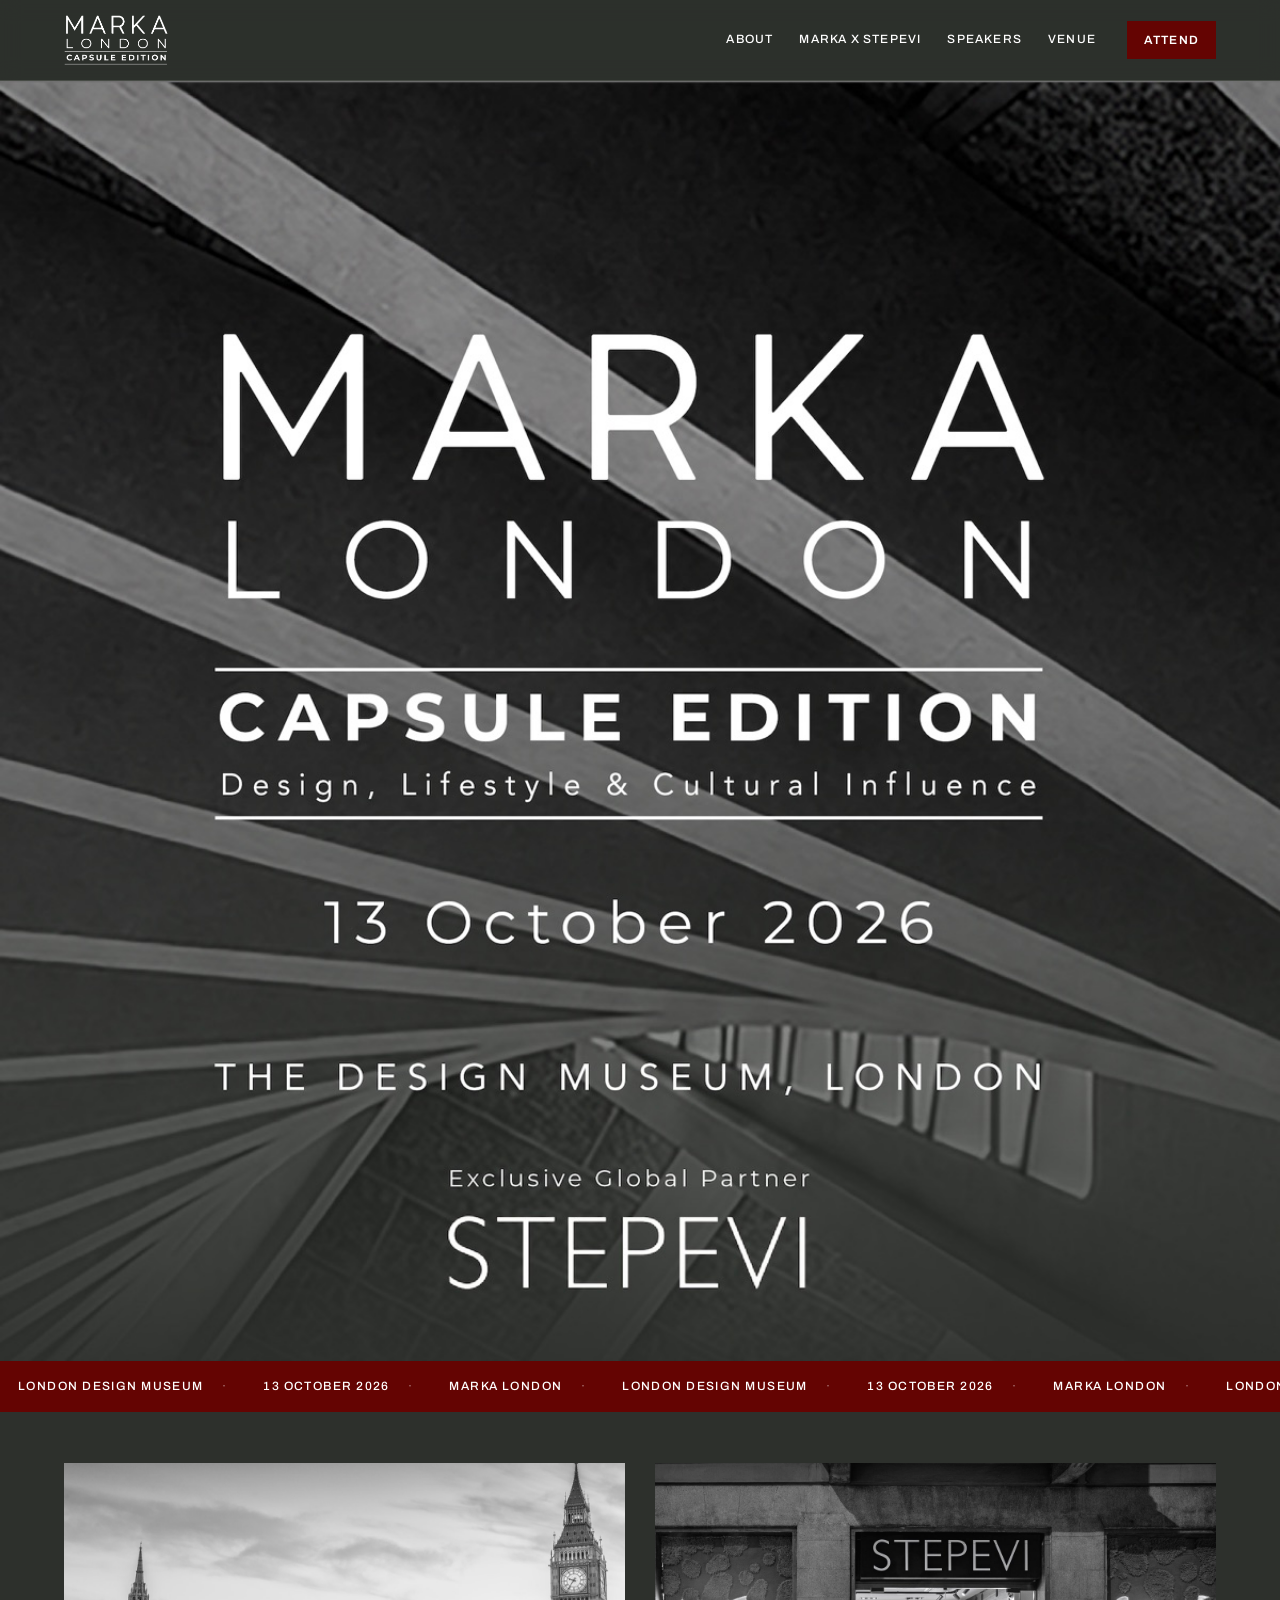
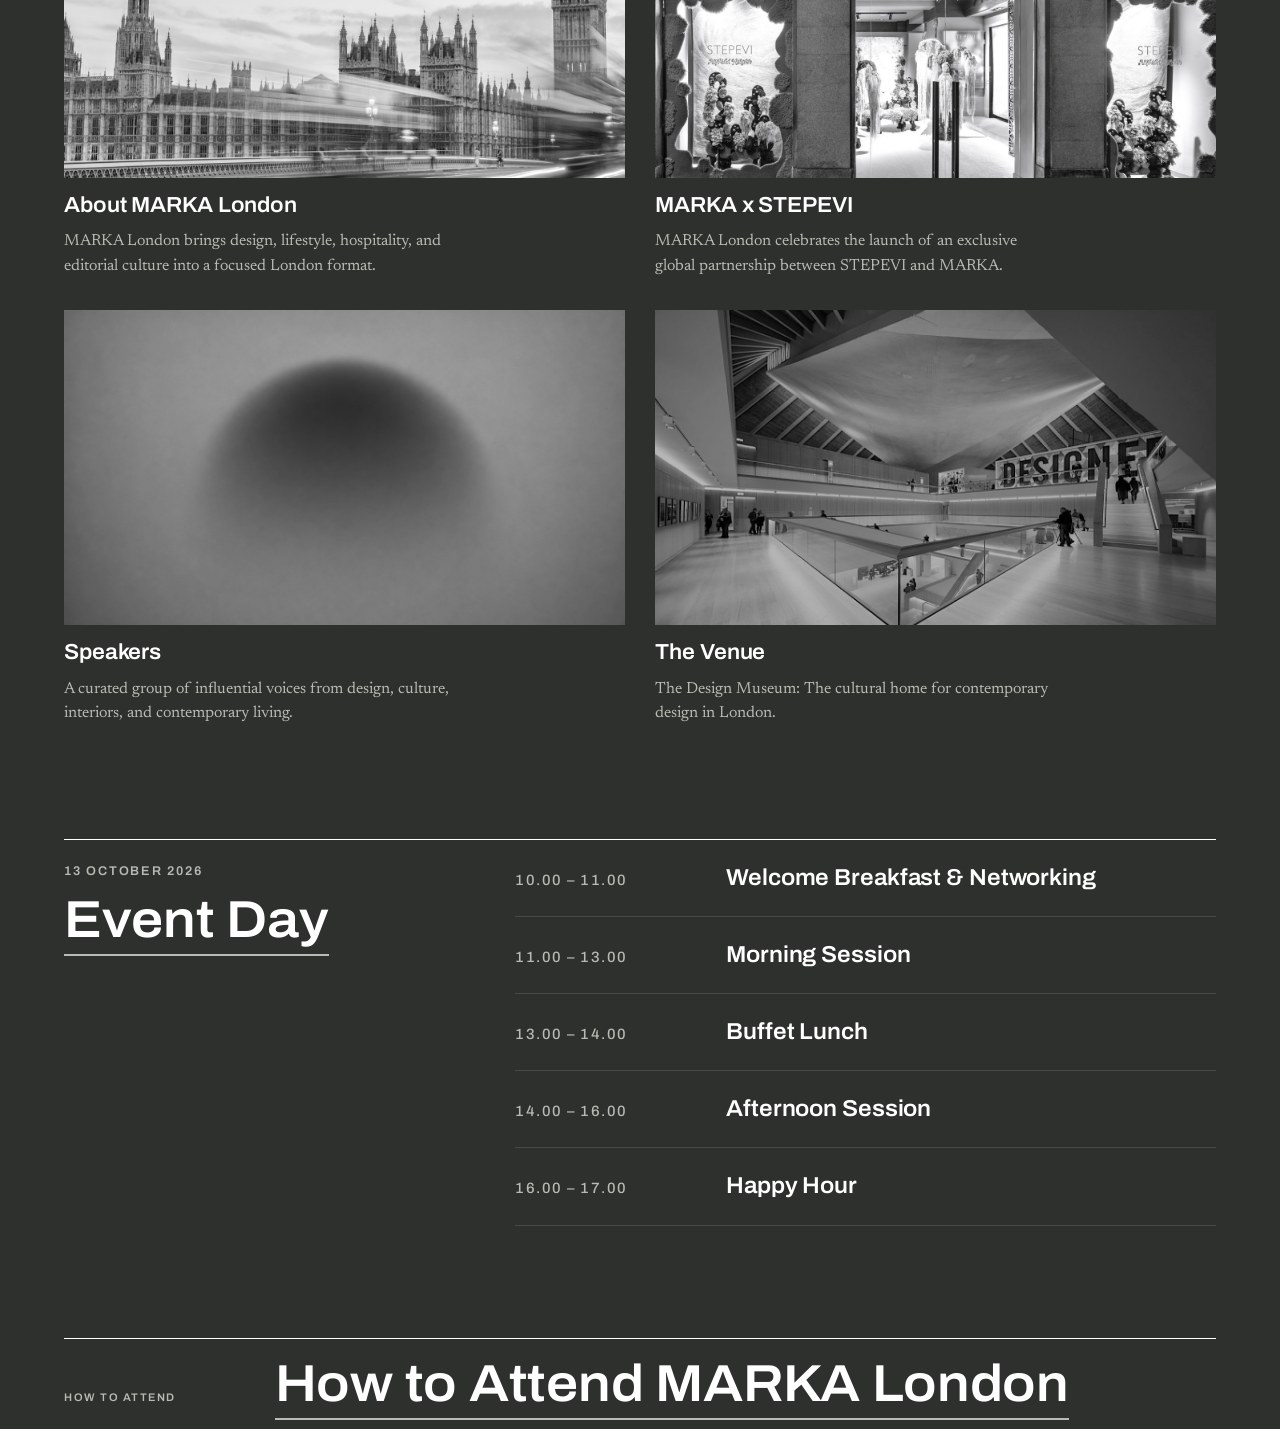
==== index.html @ da4e468e "Remove the speaker-reveal footnote from Event Day The speaker line-up is published, so the note is o" ====
<!doctype html>
<html lang="en">
<head>
<meta charset="utf-8">
<meta name="viewport" content="width=device-width, initial-scale=1">
<meta name="description" content="MARKA London Capsule Edition — design, lifestyle, hospitality, and editorial culture in a focused London format. The Design Museum, 13 October 2026.">
<title>MARKA London — Capsule Edition</title>
<link rel="preconnect" href="https://fonts.googleapis.com">
<link rel="preconnect" href="https://fonts.gstatic.com" crossorigin>
<link rel="stylesheet" href="https://fonts.googleapis.com/css2?family=Archivo:wdth,wght@75..125,400..700&family=Newsreader:opsz,wght@6..72,300..600&display=swap">
<link rel="stylesheet" href="styles.css">
</head>
<body>
<header class="top">
  <div class="wrap top-in">
    <a class="mark-logo" href="#top"><img src="assets/logo.png" alt="MARKA London — Capsule Edition"></a>
    <nav class="nav" aria-label="Primary">
      <a href="about">About</a>
      <a href="stepevi">MARKA x STEPEVI</a>
      <a href="speakers">Speakers</a>
      <a href="venue">Venue</a>
    </nav>
    <div class="top-actions">
      <a class="btn btn-sm" href="#attend">Attend</a>
      <button class="nav-toggle" type="button" aria-expanded="false"
              aria-controls="mobileNav" aria-label="Open menu">
        <span class="bars" aria-hidden="true"></span>
      </button>
    </div>
  </div>
  <nav class="mobile-nav" id="mobileNav" aria-label="Primary, mobile">
    <a href="about">About</a>
    <a href="stepevi">MARKA x STEPEVI</a>
    <a href="speakers">Speakers</a>
    <a href="venue">Venue</a>
  </nav>
</header>

<main id="top">

  <section class="hero">
    <picture>
      <source media="(max-width:760px)" srcset="assets/hero-banner-mobile.jpg" width="1200" height="1200">
      <img class="hero-banner" src="assets/hero-banner.jpg" alt="MARKA London, 13 October 2026. Capsule Edition: design, lifestyle and cultural influence. The Design Museum, London. Exclusive global partner: STEPEVI.">
    </picture>
  </section>

  <div class="ticker ticker-hero" aria-label="Venue and date">
    <div class="ticker-track" id="tickerTrack"></div>
  </div>

  <!-- PROGRAMS -->
  <section class="sect" id="programs">
    <div class="wrap">
      <div class="programs">
        <div class="stack">

        <a class="card" href="about">
          <span class="frame">
            <img src="assets/about-marka-london-bw.jpg" alt="Westminster and Big Ben at dusk, traffic streaking across Westminster Bridge.">
            <img class="frame-hover" src="assets/about-marka-london.jpg" alt="" aria-hidden="true">
          </span>
          <div>
            <h3>About MARKA London</h3>
          </div>
          <p>MARKA London brings design, lifestyle, hospitality, and editorial culture into a focused London format.</p>
        </a>

        <a class="card" href="speakers">
          <span class="frame">
            <img src="assets/speakers-bw.jpg" alt="A soft-focus dome form, lit from above.">
            <img class="frame-hover" src="assets/speakers.jpg" alt="" aria-hidden="true">
          </span>
          <div>
            <h3>Speakers</h3>
          </div>
          <p>A curated group of influential voices from design, culture, interiors, and contemporary living.</p>
        </a>

        </div>

        <div class="stack">

        <a class="card" href="stepevi">
          <span class="frame">
            <img src="assets/marka-stepevi-bw.jpg" alt="The Stepevi storefront at Milan Design Week, its windows filled with tufted textile landscapes.">
            <img class="frame-hover" src="assets/marka-stepevi.jpg" alt="" aria-hidden="true">
          </span>
          <div>
            <h3>MARKA x STEPEVI</h3>
          </div>
          <p>MARKA London celebrates the launch of an exclusive global partnership between STEPEVI and MARKA.</p>
        </a>

        <a class="card" href="venue">
          <span class="frame">
            <img src="assets/venue-design-museum-bw.jpg" alt="The atrium of the Design Museum in London, under its curved timber roof.">
            <img class="frame-hover" src="assets/venue-design-museum.jpg" alt="" aria-hidden="true">
          </span>
          <div>
            <h3>The Venue</h3>
          </div>
          <p>The Design Museum: The cultural home for contemporary design in London.</p>
        </a>

        </div>

      </div>


    </div>
  </section>

  <!-- EVENT DAY -->
  <section class="sect" id="visit">
    <div class="wrap">
      <div class="event-layout">

        <div class="event-intro">
          <p class="label">13 October 2026</p>
          <h2 class="sect-title">Event Day</h2>
        </div>

        <div class="schedule">
          <div class="slot">
            <p class="slot-time">10.00 &ndash; 11.00</p>
            <div>
              <h3>Welcome Breakfast &amp; Networking</h3>
            </div>
          </div>

          <div class="slot">
            <p class="slot-time">11.00 &ndash; 13.00</p>
            <div>
              <h3>Morning Session</h3>
            </div>
          </div>

          <div class="slot">
            <p class="slot-time">13.00 &ndash; 14.00</p>
            <div>
              <h3>Buffet Lunch</h3>
            </div>
          </div>

          <div class="slot">
            <p class="slot-time">14.00 &ndash; 16.00</p>
            <div>
              <h3>Afternoon Session</h3>
            </div>
          </div>

          <div class="slot">
            <p class="slot-time">16.00 &ndash; 17.00</p>
            <div>
              <h3>Happy Hour</h3>
            </div>
          </div>
        </div>

      </div>
    </div>
  </section>

  <!-- HOW TO ATTEND -->
  <section class="sect" id="attend">
    <div class="wrap">
      <div class="sect-head">
        <p class="label">How to Attend</p>
        <h2 class="sect-title">How to Attend MARKA London</h2>
      </div>
      <p class="lede attend-lede">For invitations, attendance requests and collaboration inquiries regarding the MARKA London Event, please contact us by phone or email.</p>
    </div>
    <div class="wrap">
      <div class="attend-grid">

        <div class="attend-panel panel-accent">
          <div class="attend-head">
            <svg viewBox="0 0 44 44" role="img" aria-label="Day access"><rect x="4" y="11" width="36" height="22" rx="2"/><circle cx="22" cy="19" r="4"/><path d="M18 27h8"/></svg>
            <h3>Day Access</h3>
          </div>
          <div class="attend-body">
            <p>Access to MARKA London: &pound;950 (VAT inclusive)</p>
            <p>To purchase Day Access and receive registration details, please contact the email address below.</p>
            <a class="attend-mail" href="mailto:register@markaconference.com">register@markaconference.com</a>
            <a class="attend-btn" href="mailto:register@markaconference.com">Contact
              <svg class="arrow" viewBox="0 0 26 14" aria-hidden="true"><path d="M0 7h23.5M18 1l6 6-6 6"/></svg>
            </a>
          </div>
        </div>

        <div class="attend-panel panel-black">
          <div class="attend-head">
            <svg viewBox="0 0 44 44" role="img" aria-label="Invitation"><rect x="5" y="11" width="34" height="23"/><path d="M5 11l17 13 17-13"/></svg>
            <h3>By Invitation</h3>
          </div>
          <div class="attend-body">
            <p>Available exclusively to guests invited by STEPEVI, MARKA&rsquo;s Exclusive Global Partner.</p>
            <p>Please RSVP via the link provided in your personal invitation.</p>
          </div>
        </div>

      </div>
    </div>
  </section>


</main>

<footer class="foot">
  <div class="wrap">
    <div class="foot-grid">
      <div>
        <a class="mark-logo" href="index.html"><img src="assets/logo.png" alt="MARKA London — Capsule Edition"></a>
      </div>
      <div>
        <ul>
          <li><a href="about">About</a></li>
          <li><a href="#visit">Programme</a></li>
          <li><a href="#attend">How to attend</a></li>
        </ul>
      </div>
      <div>
        <ul>
          <li><a href="venue">Venue</a></li>
          <li><a href="speakers">Speakers</a></li>
          <li><a href="stepevi">MARKA x STEPEVI</a></li>
        </ul>
      </div>
    </div>
  </div>
</footer>

<script>
(function(){
  var strip = ["London Design Museum","13 October 2026","MARKA London"];
  var track = document.getElementById('tickerTrack');
  if (track) {
    var seq = [];
    for (var r = 0; r < 8; r++) { seq = seq.concat(strip); }
    var html = seq.map(function(item){ return '<span>' + item + '</span>'; }).join('');
    track.innerHTML = html + html;
  }
})();
</script>
<script>
(function(){
  var btn = document.querySelector('.nav-toggle');
  var menu = document.getElementById('mobileNav');
  if (!btn || !menu) return;
  btn.addEventListener('click', function(){
    var open = btn.getAttribute('aria-expanded') === 'true';
    btn.setAttribute('aria-expanded', String(!open));
    btn.setAttribute('aria-label', open ? 'Open menu' : 'Close menu');
    menu.classList.toggle('is-open', !open);
  });
})();
</script>
</body>
</html>
---- styles.css ----
:root{
  color-scheme:dark;
  --paper:#2D302C;
  --surface:#363A34;
  --ink:#FFFFFF;
  --ink-2:#B7BBB3;
  --rule:#474B45;
  --rule-strong:#FFFFFF;
  --accent:#640402;
  --accent-ink:#FFFFFF;
  --focus:var(--ink-2);

  --display:"Archivo","Helvetica Neue",Helvetica,Arial,sans-serif;
  --body:"Newsreader",Georgia,"Times New Roman",serif;

  --gap:clamp(20px,2.4vw,34px);
  --pad:clamp(20px,5vw,64px);
  --section:clamp(38px,4.4vw,66px);
  --header:80px;
}
*{box-sizing:border-box;}
body{
  margin:0;
  background:var(--paper);
  color:var(--ink);
  font-family:var(--body);
  font-size:17px;
  line-height:1.55;
  -webkit-font-smoothing:antialiased;
}
a{color:inherit;text-decoration:none;}
img,svg{display:block;max-width:100%;}
:focus-visible{outline:2px solid var(--focus);outline-offset:3px;}

.wrap{max-width:1360px;margin:0 auto;padding-inline:var(--pad);}

/* ---------- shared type ---------- */
.label{
  font-family:var(--display);
  font-variation-settings:"wdth" 100,"wght" 600;
  font-size:11px;
  letter-spacing:.14em;
  text-transform:uppercase;
  color:var(--ink-2);
  font-variant-numeric:tabular-nums;
  margin:0;
}
.sect-title{
  font-family:var(--display);
  font-variation-settings:"wdth" 108,"wght" 600;
  letter-spacing:-.005em;
  font-size:clamp(28px,4.2vw,52px);
  line-height:1.02;
  margin:0;
  text-wrap:balance;
}
.lede{
  font-size:clamp(17px,1.35vw,20px);
  line-height:1.5;
  color:var(--ink-2);
  max-width:52ch;
  margin:0;
}

/* ---------- header ---------- */
.top{
  position:sticky;top:0;z-index:40;
  background:color-mix(in srgb,var(--paper) 88%,transparent);
  backdrop-filter:blur(10px);
  border-bottom:1px solid var(--rule);
}
.top-in{display:flex;align-items:center;gap:var(--gap);height:var(--header);}
.mark{
  font-family:var(--display);
  font-variation-settings:"wdth" 118,"wght" 700;
  text-transform:uppercase;
  letter-spacing:.02em;
  font-size:17px;
  margin-right:auto;
}
.mark-logo{
  display:block;
  height:50px;width:auto;
  margin-right:auto;
}
.mark-logo img{display:block;height:100%;width:auto;filter:invert(1);}
@media (max-width:520px){.mark-logo{height:40px;}}
.nav{display:flex;gap:26px;align-items:center;}
.nav a{
  font-family:var(--display);
  font-variation-settings:"wdth" 100,"wght" 500;
  font-size:12px;letter-spacing:.1em;text-transform:uppercase;
  padding-block:4px;
  border-bottom:1px solid transparent;
}
.nav a:hover{border-bottom-color:var(--rule-strong);}
@media (max-width:860px){.nav{display:none;}}

.btn{
  display:inline-flex;align-items:center;justify-content:center;
  font-family:var(--display);
  font-variation-settings:"wdth" 100,"wght" 600;
  font-size:12px;letter-spacing:.1em;text-transform:uppercase;
  padding:11px 20px;
  background:var(--accent);color:var(--accent-ink);
  border:1px solid var(--accent);
  transition:opacity .18s ease;
}
.btn:hover{opacity:.84;}
.btn-ghost{background:transparent;color:var(--ink);border-color:var(--rule-strong);}
.btn-ghost:hover{background:var(--ink);color:var(--paper);opacity:1;}
.btn-sm{padding:9px 16px;}

/* ---------- hero ---------- */
.hero{position:relative;}
.hero-banner{width:100%;height:auto;}

/* ---------- ticker ---------- */
.ticker{
  border-bottom:1px solid var(--rule);
  overflow:hidden;
  padding-block:14px;
}
.ticker-track{
  display:flex;width:max-content;
  animation:slide 46s linear infinite;
}
.ticker:hover .ticker-track{animation-play-state:paused;}
.ticker-track span{
  font-family:var(--display);
  font-variation-settings:"wdth" 100,"wght" 500;
  font-size:12px;letter-spacing:.12em;text-transform:uppercase;
  color:var(--ink-2);
  padding-inline:18px;
  white-space:nowrap;
}
.ticker-track span::after{content:"·";margin-left:18px;color:var(--rule);}
.ticker-hero{
  position:sticky;top:calc(var(--header) + 1px);z-index:30;
  background:var(--accent);
  border-top:2px solid var(--accent);
  border-bottom:2px solid var(--accent);
}
.ticker-hero .ticker-track span{color:#FFFFFF;}
.ticker-hero .ticker-track span::after{color:rgba(255,255,255,.45);}
@keyframes slide{from{transform:translateX(0);}to{transform:translateX(-50%);}}
@media (prefers-reduced-motion:reduce){
  .ticker-track{animation:none;}
  .ticker{overflow-x:auto;}
}

/* ---------- section scaffold ---------- */
.sect{padding-block:var(--section);}
.sect-head{
  display:grid;grid-template-columns:180px 1fr auto;
  gap:var(--gap);align-items:baseline;
  padding-top:18px;border-top:1px solid var(--rule-strong);
  margin-bottom:clamp(24px,2.8vw,38px);
}
.sect-head .more{
  font-family:var(--display);
  font-variation-settings:"wdth" 100,"wght" 600;
  font-size:12px;letter-spacing:.1em;text-transform:uppercase;
  border-bottom:1px solid var(--rule-strong);padding-bottom:2px;
  white-space:nowrap;
}
.sect-head .more:hover{color:var(--ink-2);border-bottom-color:var(--ink-2);}
@media (max-width:760px){
  .sect-head{grid-template-columns:1fr;gap:14px;}
  .sect-head .more{justify-self:start;}
}
/* Section heads: accent-coloured eyebrow, title underscored in the same red.
   justify-self shrinks the title to its text, so the rule ends with the words. */
.sect-head .label{color:var(--ink-2);}
.sect-head .sect-title{
  justify-self:start;
  padding-bottom:.14em;
  border-bottom:2px solid var(--ink-2);
}

#programs{padding-top:clamp(34px,4vw,58px);}

/* ---------- how to attend ---------- */
#attend .sect-head{margin-bottom:clamp(18px,2vw,26px);}
.attend-lede{margin:0 0 clamp(30px,4vw,52px);}
.attend-grid{display:grid;grid-template-columns:repeat(2,1fr);gap:var(--gap);}
.attend-panel{
  display:flex;flex-direction:column;gap:clamp(34px,4.2vw,58px);
  padding:clamp(30px,3.2vw,54px);
  min-height:clamp(330px,30vw,430px);
  background:var(--bg);color:var(--fg);
}
.panel-accent{--bg:#4B0302;--fg:#F5F4F1;--line:rgba(245,244,241,.4);--muted:rgba(245,244,241,.78);}
.panel-black{--bg:#000000;--fg:#F5F4F1;--line:rgba(245,244,241,.34);--muted:rgba(245,244,241,.72);}
.attend-panel svg{width:44px;height:44px;stroke:currentColor;fill:none;stroke-width:1.25;}
.attend-body{display:flex;flex-direction:column;align-items:flex-start;}
.attend-head{display:flex;align-items:center;gap:18px;}
.attend-head h3{
  font-family:var(--display);
  font-variation-settings:"wdth" 104,"wght" 600;letter-spacing:-.005em;
  font-size:clamp(19px,1.5vw,24px);line-height:1.08;
  margin:0;
}
.attend-body p{margin:0 0 1.05em;color:var(--muted);font-size:18px;line-height:1.5;max-width:46ch;}
.attend-mail{
  display:block;width:100%;
  margin-top:8px;
  border-top:1px solid var(--line);
  padding-top:18px;
  font-size:15px;color:var(--muted);
  word-break:break-word;
}
.attend-mail:hover{color:var(--fg);}
.attend-btn{
  display:inline-flex;align-items:center;gap:16px;
  margin-top:26px;padding-bottom:2px;
  background-image:linear-gradient(currentColor,currentColor);
  background-size:100% 1px;background-repeat:no-repeat;background-position:0 100%;
  font-family:var(--display);
  font-variation-settings:"wdth" 100,"wght" 600;
  font-size:12px;letter-spacing:.1em;text-transform:uppercase;
  transition:opacity .2s ease;
}
.attend-btn .arrow{width:17px;height:9px;stroke-width:1.6;}
.attend-btn:hover{opacity:.6;}
@media (max-width:760px){.attend-grid{grid-template-columns:1fr;}}
@media (prefers-reduced-motion:reduce){.attend-btn{transition:none;}}

/* ---------- card rows ---------- */
.row-3{display:grid;grid-template-columns:repeat(3,1fr);gap:var(--gap);}
.row-2{display:grid;grid-template-columns:repeat(2,1fr);gap:var(--gap);}
@media (max-width:900px){.row-3{grid-template-columns:1fr 1fr;}}
@media (max-width:620px){.row-3,.row-2{grid-template-columns:1fr;}}

/* programs: two stacked boxes per column */
.programs{display:grid;grid-template-columns:1fr 1fr;gap:var(--gap);align-items:stretch;}
.programs .stack{display:flex;flex-direction:column;gap:var(--gap);}
.programs .card{gap:0;}
.programs .card .frame{margin-bottom:16px;}
.programs .card p{margin-top:7px;}
.programs .frame{aspect-ratio:16/9;position:relative;}
/* Programme tiles sit mono at rest and cross-fade to the red-accented shot on hover. */
.programs .frame .frame-hover{
  position:absolute;inset:0;
  opacity:0;
  transition:opacity .45s ease,transform .5s cubic-bezier(.2,.6,.2,1);
}
.programs .card:hover .frame-hover{opacity:1;}
.programs .frame svg,
.programs .frame img{width:100%;height:100%;object-fit:cover;}
@media (max-width:760px){
  .programs{grid-template-columns:1fr;}
}

.card{display:flex;flex-direction:column;gap:16px;}
.card .frame{overflow:hidden;}
.card .frame svg,
.card .frame img{transition:transform .5s cubic-bezier(.2,.6,.2,1);}
.card:hover .frame svg,
.card:hover .frame img{transform:scale(1.03);}
.card h3{
  font-family:var(--display);
  font-variation-settings:"wdth" 104,"wght" 600;
  font-size:clamp(19px,1.7vw,24px);
  line-height:1.1;letter-spacing:-.005em;
  margin:0;
  display:inline;
  background-image:linear-gradient(var(--ink),var(--ink));
  background-size:0 1px;background-repeat:no-repeat;background-position:0 100%;
  transition:background-size .35s ease;
}
.card:hover h3{background-size:100% 1px;}
.card p{margin:0;color:var(--ink-2);font-size:16px;max-width:44ch;}
.card .meta{display:flex;gap:14px;align-items:baseline;}
.card .meta .dot{color:var(--ink-2);}
@media (prefers-reduced-motion:reduce){
  .card .frame svg,.card .frame img,.card h3{transition:none;}
  .programs .frame .frame-hover{transition:none;}
}

/* ---------- event day schedule ---------- */
/* Event Day: intro column beside the schedule. */
.event-layout{
  display:grid;grid-template-columns:1fr 1.75fr;gap:clamp(28px,4vw,72px);align-items:start;
  border-top:1px solid var(--rule-strong);padding-top:22px;
}
.event-intro .label{font-size:12.65px;margin-bottom:12px;color:var(--ink-2);}
.event-intro .sect-title{
  display:inline-block;
  padding-bottom:.14em;
  border-bottom:2px solid var(--ink-2);
}
@media (max-width:860px){.event-layout{grid-template-columns:1fr;}}

.schedule{border-top:0;}
.slot{
  display:grid;grid-template-columns:180px 1fr;gap:var(--gap);align-items:baseline;
  padding:22px 0 24px;
  border-bottom:1px solid var(--rule);
}
.slot:first-child{padding-top:0;}
.slot .slot-time{
  font-family:var(--display);
  font-variation-settings:"wdth" 100,"wght" 500;
  font-size:14.95px;letter-spacing:.1em;
  font-variant-numeric:tabular-nums;
  color:var(--ink-2);
  white-space:nowrap;
}
.slot h3{
  font-family:var(--display);
  font-variation-settings:"wdth" 104,"wght" 600;letter-spacing:-.005em;
  font-size:clamp(19px,1.8vw,25px);line-height:1.08;
  margin:0;
  text-wrap:balance;
}
.slot p{margin:7px 0 0;color:var(--ink-2);max-width:58ch;}
@media (max-width:760px){
  .slot{grid-template-columns:1fr;gap:8px;}
}



.note{font-size:13px;color:var(--ink-2);margin:14px 0 0;}

/* ---------- footer ---------- */
.foot{padding-block:clamp(44px,6vw,72px) 40px;}
/* Same wordmark as the header, a little smaller. */
.foot .mark-logo{height:44px;margin-bottom:16px;}
.foot-grid{display:grid;grid-template-columns:1.4fr 1fr 1fr;gap:var(--gap);}
@media (max-width:820px){.foot-grid{grid-template-columns:1fr 1fr;}}
.foot ul{list-style:none;margin:0;padding:0;display:flex;flex-direction:column;gap:9px;}
.foot ul a{font-size:15px;color:var(--ink-2);}
.foot ul a:hover{color:var(--ink);}

/* ---------- mobile navigation ---------- */
/* .nav is hidden below 860px; this hamburger carries the links instead. */
.top-actions{display:flex;align-items:center;gap:14px;}
.nav-toggle{display:none;}
.mobile-nav{display:none;}

@media (max-width:860px){
  .nav-toggle{
    display:inline-flex;align-items:center;justify-content:center;
    width:42px;height:42px;flex:none;padding:0;
    background:none;border:1px solid var(--rule);
    color:var(--ink);cursor:pointer;
  }
  /* Three bars from one element: the middle is the span, the outer two
     are its pseudo-elements, which rotate into an X when open. */
  .nav-toggle .bars,
  .nav-toggle .bars::before,
  .nav-toggle .bars::after{
    display:block;width:18px;height:1.5px;background:currentColor;
  }
  .nav-toggle .bars{position:relative;}
  .nav-toggle .bars::before,
  .nav-toggle .bars::after{content:"";position:absolute;left:0;}
  .nav-toggle .bars::before{top:-6px;}
  .nav-toggle .bars::after{top:6px;}
  .nav-toggle[aria-expanded="true"] .bars{background:transparent;}
  .nav-toggle[aria-expanded="true"] .bars::before{top:0;transform:rotate(45deg);}
  .nav-toggle[aria-expanded="true"] .bars::after{top:0;transform:rotate(-45deg);}

  .mobile-nav{
    flex-direction:column;
    padding-inline:var(--pad);
    border-top:1px solid var(--rule);
    background:var(--paper);
  }
  .mobile-nav.is-open{display:flex;}
  .mobile-nav a{
    font-family:var(--display);
    font-variation-settings:"wdth" 100,"wght" 500;
    font-size:13px;letter-spacing:.1em;text-transform:uppercase;
    padding-block:16px;
    border-bottom:1px solid var(--rule);
  }
  .mobile-nav a:last-child{border-bottom:0;}
}

/* Footer links stack into one column on phones, so Venue / Speakers /
   MARKA x STEPEVI sit below About / Programme / How to attend. */
@media (max-width:760px){
  .foot-grid{grid-template-columns:1fr;}
}

/* The hero ticker sits at roughly half its desktop height on phones:
   ~48px tall becomes ~24px, with type and spacing scaled to match. */
@media (max-width:760px){
  .ticker{padding-block:5px;}
  .ticker-track span{font-size:9px;letter-spacing:.1em;padding-inline:9px;}
  .ticker-track span::after{margin-left:9px;}
}

/* The header (80px) and the hero ticker are both sticky, so they cover the
   top ~132px of the viewport -- desktop ~132px, mobile ~109px. Without this,
   an anchor jump to #visit or #attend parks the section title underneath
   them. scroll-margin-top moves the landing point clear, leaving the
   section's own padding as breathing room above the title. */
.sect{scroll-margin-top:110px;}
@media (max-width:760px){
  .sect{scroll-margin-top:90px;}
}
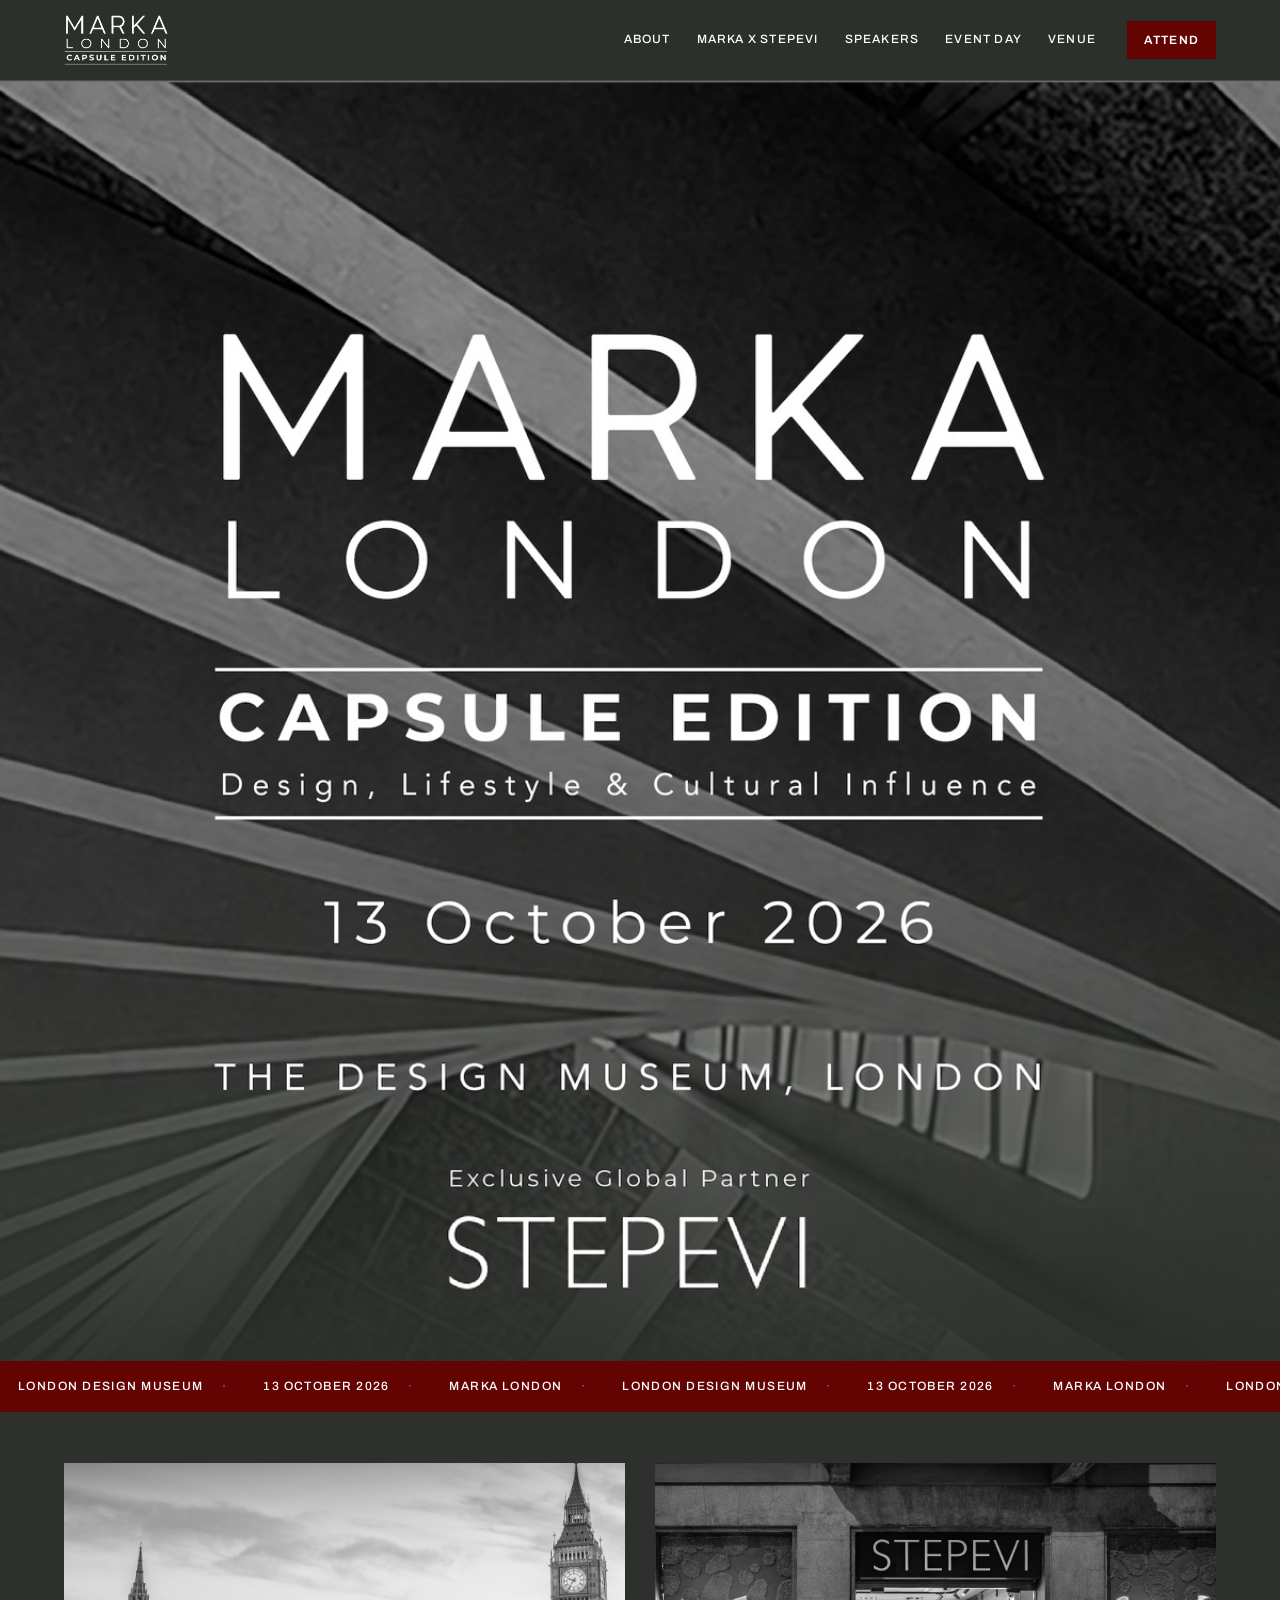
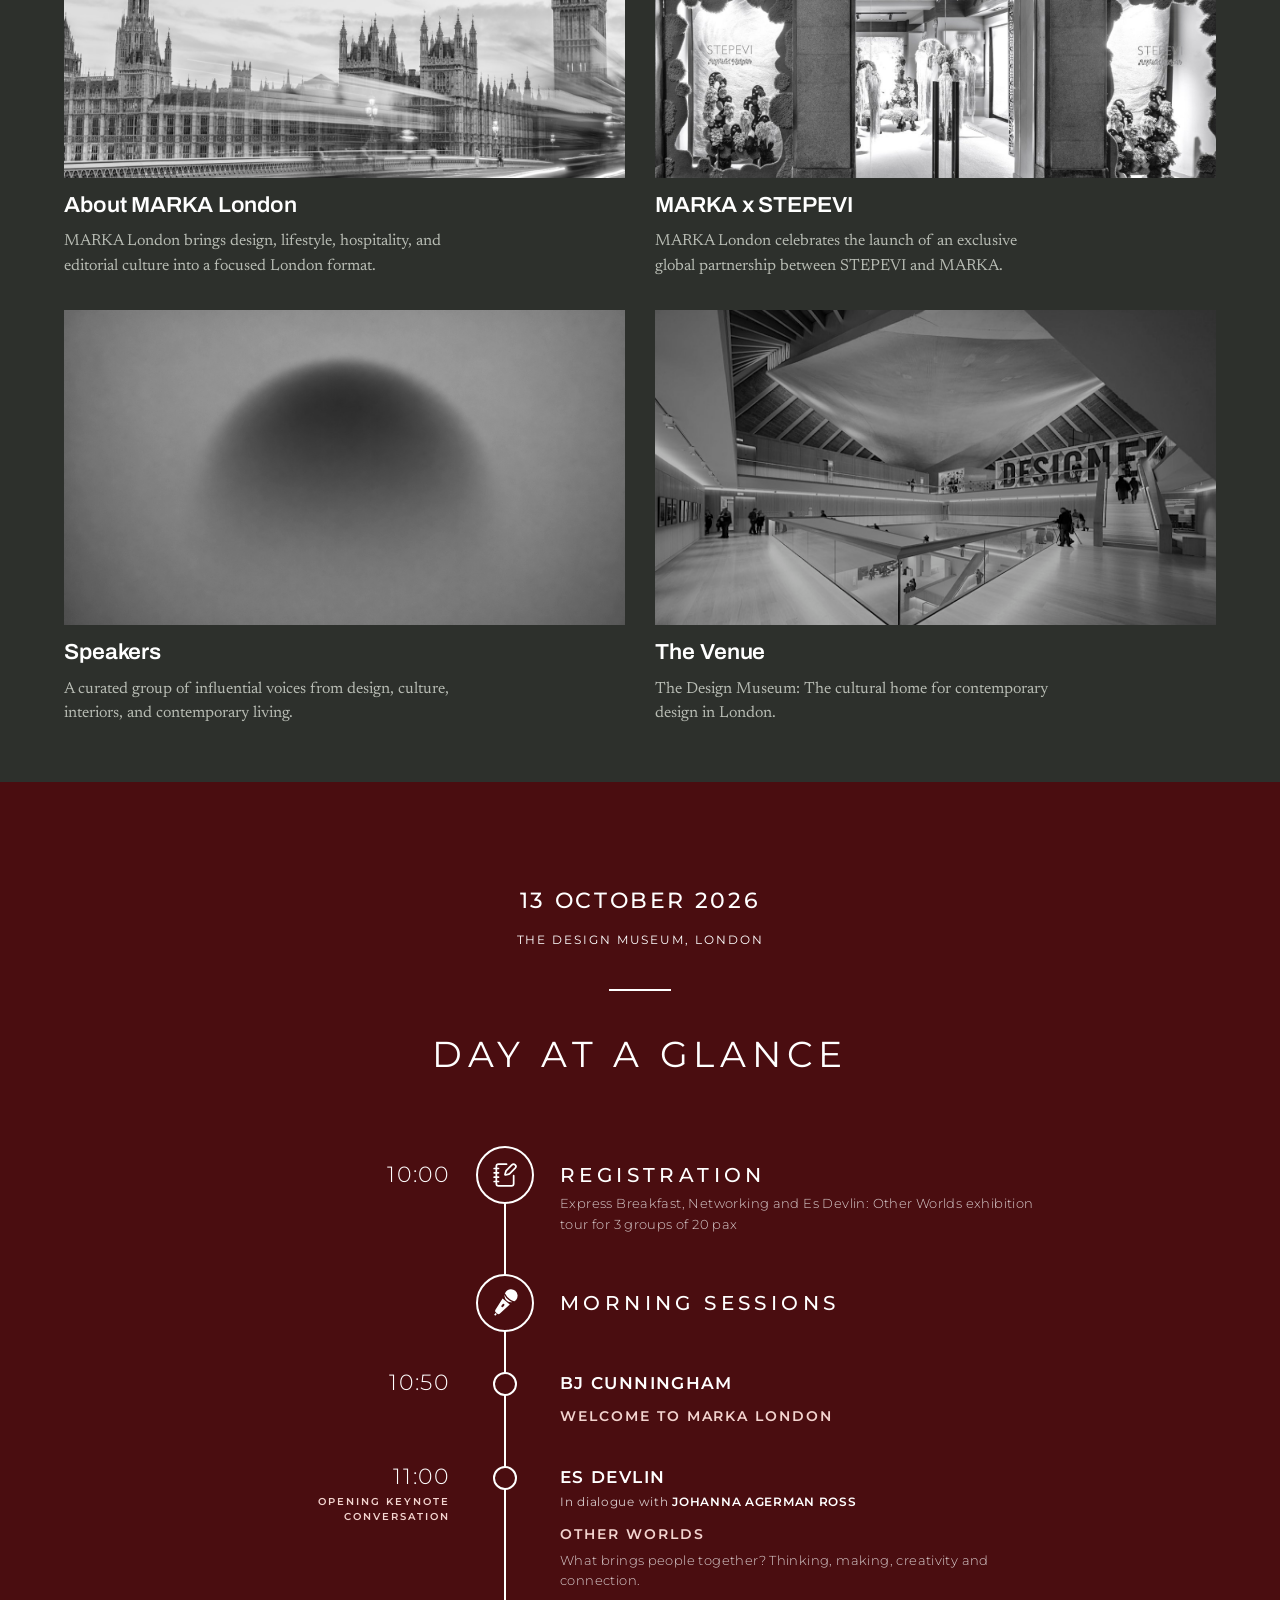
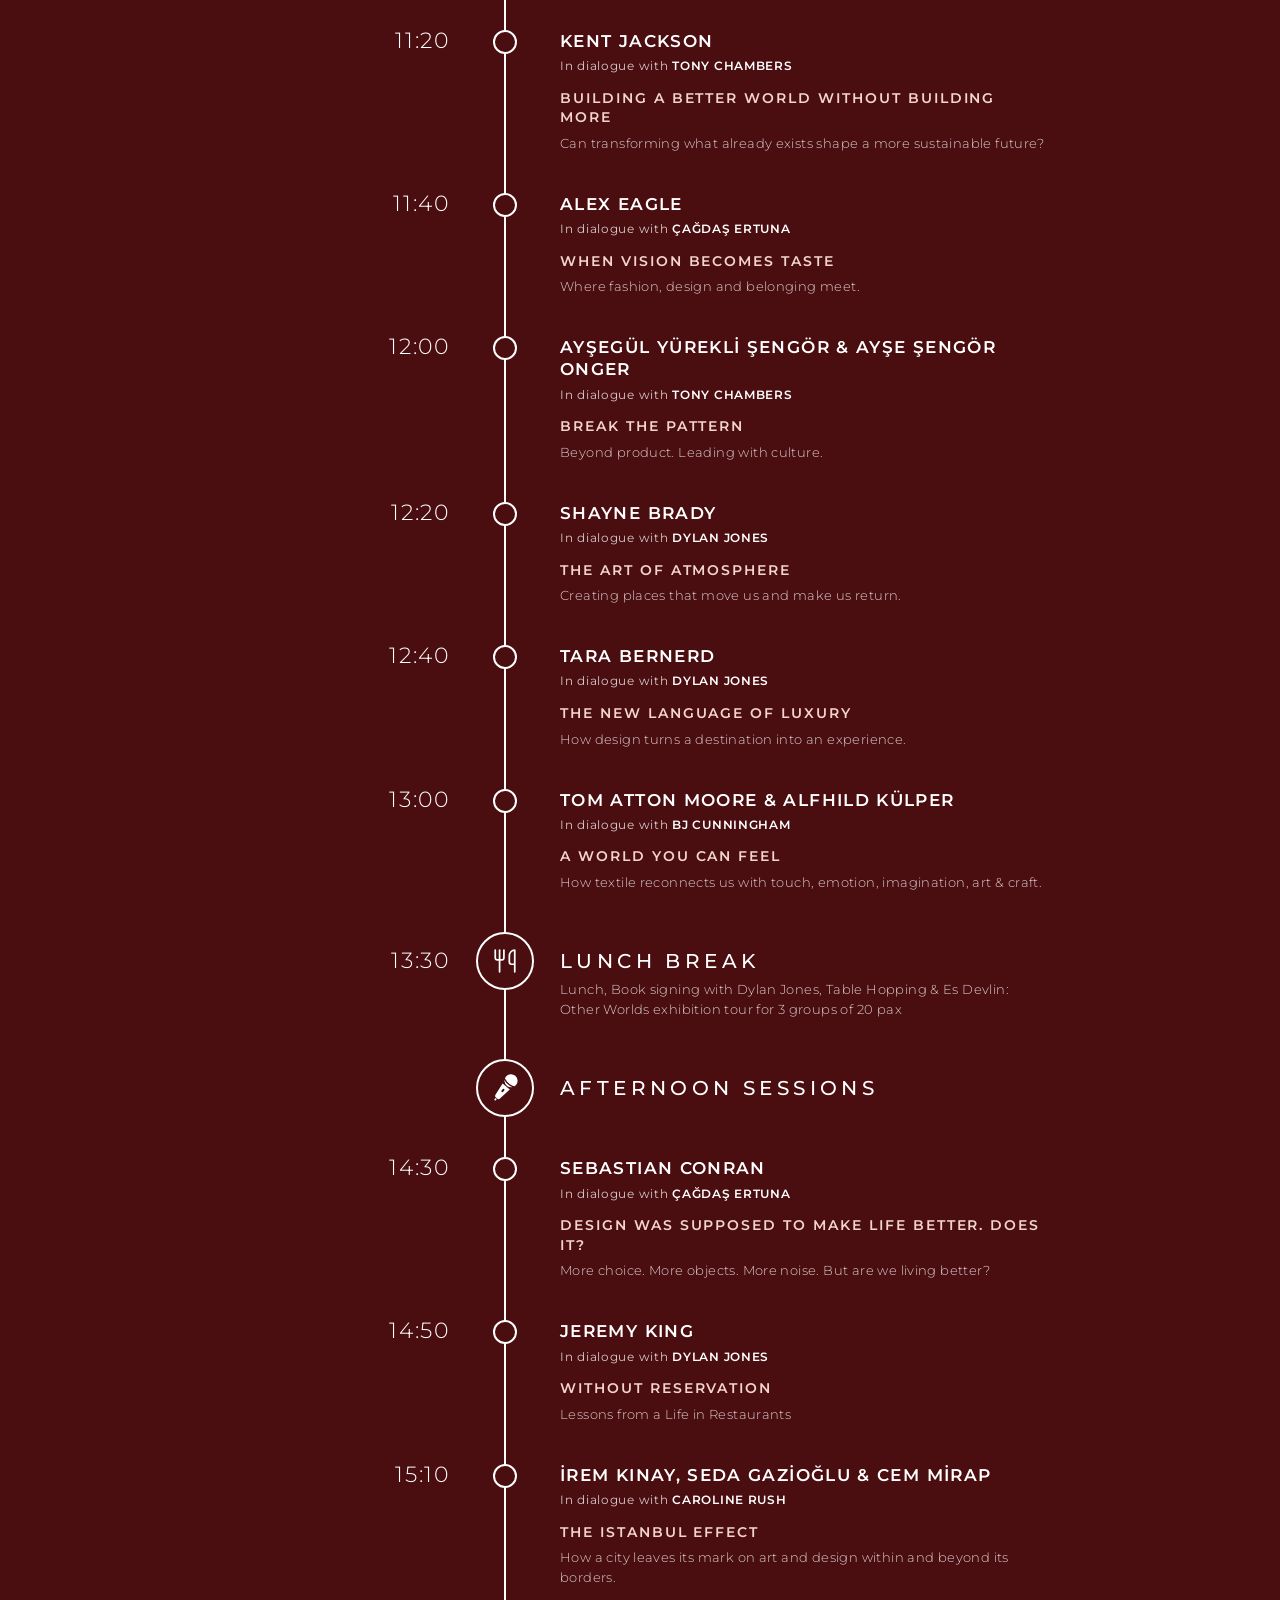
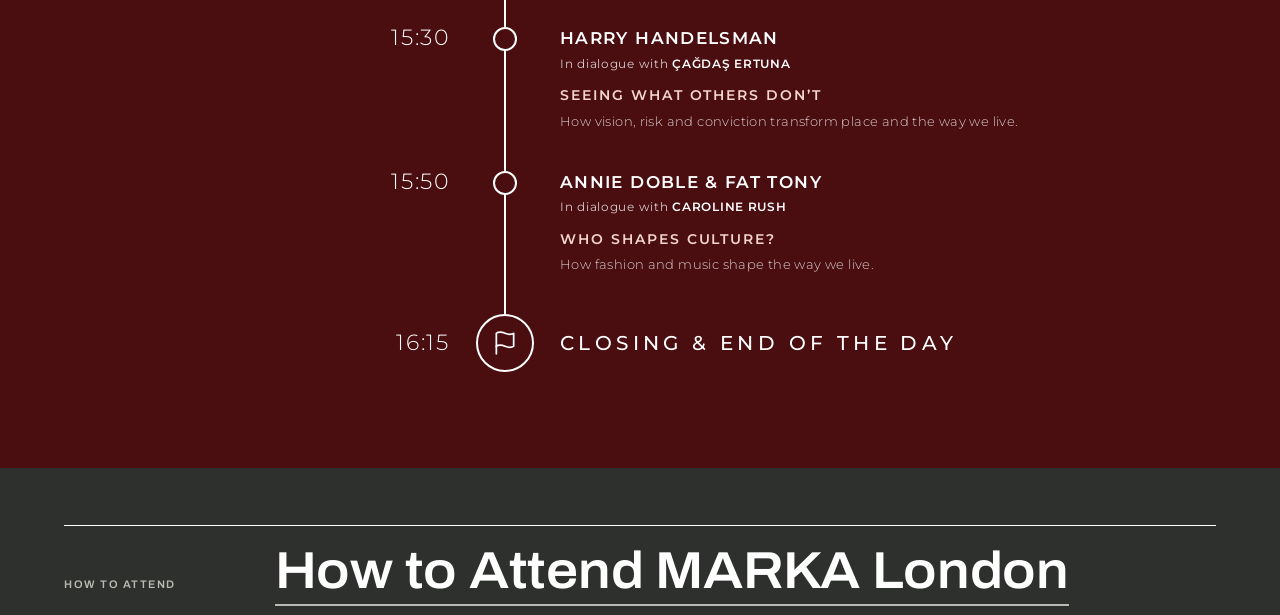
==== commit deb4555d: "Replace Event Day schedule with Day at a Glance timeline and add Event Day page The home page now ca" ====
--- a/index.html
+++ b/index.html
@@ -8,6 +8,7 @@
 <link rel="preconnect" href="https://fonts.googleapis.com">
 <link rel="preconnect" href="https://fonts.gstatic.com" crossorigin>
 <link rel="stylesheet" href="https://fonts.googleapis.com/css2?family=Archivo:wdth,wght@75..125,400..700&family=Newsreader:opsz,wght@6..72,300..600&display=swap">
+<link rel="stylesheet" href="https://fonts.googleapis.com/css2?family=Montserrat:wght@300;400;500;600;700&display=swap">
 <link rel="stylesheet" href="styles.css">
 </head>
 <body>
@@ -18,6 +19,7 @@
       <a href="about">About</a>
       <a href="stepevi">MARKA x STEPEVI</a>
       <a href="speakers">Speakers</a>
+      <a href="event-day">Event Day</a>
       <a href="venue">Venue</a>
     </nav>
     <div class="top-actions">
@@ -32,6 +34,7 @@
     <a href="about">About</a>
     <a href="stepevi">MARKA x STEPEVI</a>
     <a href="speakers">Speakers</a>
+    <a href="event-day">Event Day</a>
     <a href="venue">Venue</a>
   </nav>
 </header>
@@ -111,55 +114,126 @@
     </div>
   </section>
 
-  <!-- EVENT DAY -->
-  <section class="sect" id="visit">
-    <div class="wrap">
-      <div class="event-layout">
-
-        <div class="event-intro">
-          <p class="label">13 October 2026</p>
-          <h2 class="sect-title">Event Day</h2>
-        </div>
-
-        <div class="schedule">
-          <div class="slot">
-            <p class="slot-time">10.00 &ndash; 11.00</p>
-            <div>
-              <h3>Welcome Breakfast &amp; Networking</h3>
-            </div>
-          </div>
-
-          <div class="slot">
-            <p class="slot-time">11.00 &ndash; 13.00</p>
-            <div>
-              <h3>Morning Session</h3>
-            </div>
-          </div>
-
-          <div class="slot">
-            <p class="slot-time">13.00 &ndash; 14.00</p>
-            <div>
-              <h3>Buffet Lunch</h3>
-            </div>
-          </div>
-
-          <div class="slot">
-            <p class="slot-time">14.00 &ndash; 16.00</p>
-            <div>
-              <h3>Afternoon Session</h3>
-            </div>
-          </div>
-
-          <div class="slot">
-            <p class="slot-time">16.00 &ndash; 17.00</p>
-            <div>
-              <h3>Happy Hour</h3>
-            </div>
-          </div>
-        </div>
-
-      </div>
-    </div>
+  <!-- DAY AT A GLANCE -->
+  <section class="mk-prog" id="visit" aria-labelledby="mk-prog-heading">
+    <div class="mk-prog__head">
+      <div class="mk-prog__date">13 OCTOBER 2026</div>
+      <div class="mk-prog__venue">THE DESIGN MUSEUM, LONDON</div>
+      <div class="mk-prog__rule" aria-hidden="true"></div>
+      <h2 class="mk-prog__h" id="mk-prog-heading">DAY AT A GLANCE</h2>
+    </div>
+
+    <ol class="mk-prog__list">
+
+      <li class="mk-row mk-sec">
+        <div class="mk-l"><span class="mk-time">10:00</span></div>
+        <div class="mk-m"><span class="mk-ic" aria-hidden="true"><svg viewBox="0 0 24 24" fill="none" stroke="#ffffff" stroke-width="1.6" stroke-linecap="round" stroke-linejoin="round"><path d="M13.4 2H6a2 2 0 0 0-2 2v16a2 2 0 0 0 2 2h12a2 2 0 0 0 2-2v-7.4"/><path d="M2 6h4"/><path d="M2 10h4"/><path d="M2 14h4"/><path d="M2 18h4"/><path d="M21.378 5.626a1 1 0 1 0-3.004-3.004l-5.01 5.012a2 2 0 0 0-.506.854l-.837 2.87a.5.5 0 0 0 .62.62l2.87-.837a2 2 0 0 0 .854-.506z"/></svg></span></div>
+        <div class="mk-r"><h3 class="mk-sech">REGISTRATION</h3><p class="mk-desc">Express Breakfast, Networking and Es Devlin: Other Worlds exhibition tour for 3 groups of 20 pax</p></div>
+      </li>
+
+      <li class="mk-row mk-sec">
+        <div class="mk-l"></div>
+        <div class="mk-m"><span class="mk-ic" aria-hidden="true"><svg class="mk-mic" viewBox="0 0 24 24"><g transform="translate(12 12) rotate(40) scale(0.95) translate(-12 -12)"><circle cx="12" cy="5.4" r="4.6" fill="#ffffff"/><path d="M7.4 7.3 Q12 9.3 16.6 7.3" fill="none" style="stroke:var(--mk-ground)" stroke-width="0.9"/><path d="M8.7 10.7h6.6l-1.3 9.5a1.2 1.2 0 0 1-1.2 1h-1.6a1.2 1.2 0 0 1-1.2-1z" fill="#ffffff"/><rect x="11.25" y="13" width="1.5" height="2.6" rx="0.75" style="fill:var(--mk-ground)"/><rect x="11.45" y="21.6" width="1.1" height="1.6" fill="#ffffff"/></g></svg></span></div>
+        <div class="mk-r"><h3 class="mk-sech">MORNING SESSIONS</h3></div>
+      </li>
+
+      <li class="mk-row">
+        <div class="mk-l"><span class="mk-time">10:50</span></div>
+        <div class="mk-m"><span class="mk-dot"></span></div>
+        <div class="mk-r"><h4 class="mk-name">BJ CUNNINGHAM</h4><div class="mk-title">WELCOME TO MARKA LONDON</div></div>
+      </li>
+
+      <li class="mk-row">
+        <div class="mk-l"><span class="mk-time">11:00</span><span class="mk-tag">Opening keynote conversation</span></div>
+        <div class="mk-m"><span class="mk-dot"></span></div>
+        <div class="mk-r"><h4 class="mk-name">ES DEVLIN</h4><div class="mk-with">In dialogue with <b>JOHANNA AGERMAN ROSS</b></div><div class="mk-title">OTHER WORLDS</div><p class="mk-desc">What brings people together? Thinking, making, creativity and connection.</p></div>
+      </li>
+
+      <li class="mk-row">
+        <div class="mk-l"><span class="mk-time">11:20</span></div>
+        <div class="mk-m"><span class="mk-dot"></span></div>
+        <div class="mk-r"><h4 class="mk-name">KENT JACKSON</h4><div class="mk-with">In dialogue with <b>TONY CHAMBERS</b></div><div class="mk-title">BUILDING A BETTER WORLD WITHOUT BUILDING MORE</div><p class="mk-desc">Can transforming what already exists shape a more sustainable future?</p></div>
+      </li>
+
+      <li class="mk-row">
+        <div class="mk-l"><span class="mk-time">11:40</span></div>
+        <div class="mk-m"><span class="mk-dot"></span></div>
+        <div class="mk-r"><h4 class="mk-name">ALEX EAGLE</h4><div class="mk-with">In dialogue with <b>ÇAĞDAŞ ERTUNA</b></div><div class="mk-title">WHEN VISION BECOMES TASTE</div><p class="mk-desc">Where fashion, design and belonging meet.</p></div>
+      </li>
+
+      <li class="mk-row">
+        <div class="mk-l"><span class="mk-time">12:00</span></div>
+        <div class="mk-m"><span class="mk-dot"></span></div>
+        <div class="mk-r"><h4 class="mk-name">AYŞEGÜL YÜREKLİ ŞENGÖR &amp; AYŞE ŞENGÖR ONGER</h4><div class="mk-with">In dialogue with <b>TONY CHAMBERS</b></div><div class="mk-title">BREAK THE PATTERN</div><p class="mk-desc">Beyond product. Leading with culture.</p></div>
+      </li>
+
+      <li class="mk-row">
+        <div class="mk-l"><span class="mk-time">12:20</span></div>
+        <div class="mk-m"><span class="mk-dot"></span></div>
+        <div class="mk-r"><h4 class="mk-name">SHAYNE BRADY</h4><div class="mk-with">In dialogue with <b>DYLAN JONES</b></div><div class="mk-title">THE ART OF ATMOSPHERE</div><p class="mk-desc">Creating places that move us and make us return.</p></div>
+      </li>
+
+      <li class="mk-row">
+        <div class="mk-l"><span class="mk-time">12:40</span></div>
+        <div class="mk-m"><span class="mk-dot"></span></div>
+        <div class="mk-r"><h4 class="mk-name">TARA BERNERD</h4><div class="mk-with">In dialogue with <b>DYLAN JONES</b></div><div class="mk-title">THE NEW LANGUAGE OF LUXURY</div><p class="mk-desc">How design turns a destination into an experience.</p></div>
+      </li>
+
+      <li class="mk-row">
+        <div class="mk-l"><span class="mk-time">13:00</span></div>
+        <div class="mk-m"><span class="mk-dot"></span></div>
+        <div class="mk-r"><h4 class="mk-name">TOM ATTON MOORE &amp; ALFHILD KÜLPER</h4><div class="mk-with">In dialogue with <b>BJ CUNNINGHAM</b></div><div class="mk-title">A WORLD YOU CAN FEEL</div><p class="mk-desc">How textile reconnects us with touch, emotion, imagination, art &amp; craft.</p></div>
+      </li>
+
+      <li class="mk-row mk-sec">
+        <div class="mk-l"><span class="mk-time">13:30</span></div>
+        <div class="mk-m"><span class="mk-ic" aria-hidden="true"><svg viewBox="0 0 24 24" fill="none" stroke="#ffffff" stroke-width="1.6" stroke-linecap="round" stroke-linejoin="round"><path d="M3 2v7c0 1.1.9 2 2 2h4a2 2 0 0 0 2-2V2"/><path d="M7 2v20"/><path d="M21 15V2a5 5 0 0 0-5 5v6c0 1.1.9 2 2 2h3Zm0 0v7"/></svg></span></div>
+        <div class="mk-r"><h3 class="mk-sech">LUNCH BREAK</h3><p class="mk-desc">Lunch, Book signing with Dylan Jones, Table Hopping &amp; Es Devlin: Other Worlds exhibition tour for 3 groups of 20 pax</p></div>
+      </li>
+
+      <li class="mk-row mk-sec">
+        <div class="mk-l"></div>
+        <div class="mk-m"><span class="mk-ic" aria-hidden="true"><svg class="mk-mic" viewBox="0 0 24 24"><g transform="translate(12 12) rotate(40) scale(0.95) translate(-12 -12)"><circle cx="12" cy="5.4" r="4.6" fill="#ffffff"/><path d="M7.4 7.3 Q12 9.3 16.6 7.3" fill="none" style="stroke:var(--mk-ground)" stroke-width="0.9"/><path d="M8.7 10.7h6.6l-1.3 9.5a1.2 1.2 0 0 1-1.2 1h-1.6a1.2 1.2 0 0 1-1.2-1z" fill="#ffffff"/><rect x="11.25" y="13" width="1.5" height="2.6" rx="0.75" style="fill:var(--mk-ground)"/><rect x="11.45" y="21.6" width="1.1" height="1.6" fill="#ffffff"/></g></svg></span></div>
+        <div class="mk-r"><h3 class="mk-sech">AFTERNOON SESSIONS</h3></div>
+      </li>
+
+      <li class="mk-row">
+        <div class="mk-l"><span class="mk-time">14:30</span></div>
+        <div class="mk-m"><span class="mk-dot"></span></div>
+        <div class="mk-r"><h4 class="mk-name">SEBASTIAN CONRAN</h4><div class="mk-with">In dialogue with <b>ÇAĞDAŞ ERTUNA</b></div><div class="mk-title">DESIGN WAS SUPPOSED TO MAKE LIFE BETTER. DOES IT?</div><p class="mk-desc">More choice. More objects. More noise. But are we living better?</p></div>
+      </li>
+
+      <li class="mk-row">
+        <div class="mk-l"><span class="mk-time">14:50</span></div>
+        <div class="mk-m"><span class="mk-dot"></span></div>
+        <div class="mk-r"><h4 class="mk-name">JEREMY KING</h4><div class="mk-with">In dialogue with <b>DYLAN JONES</b></div><div class="mk-title">WITHOUT RESERVATION</div><p class="mk-desc">Lessons from a Life in Restaurants</p></div>
+      </li>
+
+      <li class="mk-row">
+        <div class="mk-l"><span class="mk-time">15:10</span></div>
+        <div class="mk-m"><span class="mk-dot"></span></div>
+        <div class="mk-r"><h4 class="mk-name">İREM KINAY, SEDA GAZİOĞLU &amp; CEM MİRAP</h4><div class="mk-with">In dialogue with <b>CAROLINE RUSH</b></div><div class="mk-title">THE ISTANBUL EFFECT</div><p class="mk-desc">How a city leaves its mark on art and design within and beyond its borders.</p></div>
+      </li>
+
+      <li class="mk-row">
+        <div class="mk-l"><span class="mk-time">15:30</span></div>
+        <div class="mk-m"><span class="mk-dot"></span></div>
+        <div class="mk-r"><h4 class="mk-name">HARRY HANDELSMAN</h4><div class="mk-with">In dialogue with <b>ÇAĞDAŞ ERTUNA</b></div><div class="mk-title">SEEING WHAT OTHERS DON’T</div><p class="mk-desc">How vision, risk and conviction transform place and the way we live.</p></div>
+      </li>
+
+      <li class="mk-row">
+        <div class="mk-l"><span class="mk-time">15:50</span></div>
+        <div class="mk-m"><span class="mk-dot"></span></div>
+        <div class="mk-r"><h4 class="mk-name">ANNIE DOBLE &amp; FAT TONY</h4><div class="mk-with">In dialogue with <b>CAROLINE RUSH</b></div><div class="mk-title">WHO SHAPES CULTURE?</div><p class="mk-desc">How fashion and music shape the way we live.</p></div>
+      </li>
+
+      <li class="mk-row mk-sec">
+        <div class="mk-l"><span class="mk-time">16:15</span></div>
+        <div class="mk-m"><span class="mk-ic" aria-hidden="true"><svg viewBox="0 0 24 24" fill="none" stroke="#ffffff" stroke-width="1.6" stroke-linecap="round" stroke-linejoin="round"><path d="M4 15s1-1 4-1 5 2 8 2 4-1 4-1V3s-1 1-4 1-5-2-8-2-4 1-4 1z"/><path d="M4 22v-7"/></svg></span></div>
+        <div class="mk-r"><h3 class="mk-sech">CLOSING &amp; END OF THE DAY</h3></div>
+      </li>
+
+    </ol>
   </section>
 
   <!-- HOW TO ATTEND -->
@@ -216,7 +290,7 @@
       <div>
         <ul>
           <li><a href="about">About</a></li>
-          <li><a href="#visit">Programme</a></li>
+          <li><a href="event-day">Programme</a></li>
           <li><a href="#attend">How to attend</a></li>
         </ul>
       </div>
--- a/styles.css
+++ b/styles.css
@@ -278,46 +278,6 @@
   .programs .frame .frame-hover{transition:none;}
 }
 
-/* ---------- event day schedule ---------- */
-/* Event Day: intro column beside the schedule. */
-.event-layout{
-  display:grid;grid-template-columns:1fr 1.75fr;gap:clamp(28px,4vw,72px);align-items:start;
-  border-top:1px solid var(--rule-strong);padding-top:22px;
-}
-.event-intro .label{font-size:12.65px;margin-bottom:12px;color:var(--ink-2);}
-.event-intro .sect-title{
-  display:inline-block;
-  padding-bottom:.14em;
-  border-bottom:2px solid var(--ink-2);
-}
-@media (max-width:860px){.event-layout{grid-template-columns:1fr;}}
-
-.schedule{border-top:0;}
-.slot{
-  display:grid;grid-template-columns:180px 1fr;gap:var(--gap);align-items:baseline;
-  padding:22px 0 24px;
-  border-bottom:1px solid var(--rule);
-}
-.slot:first-child{padding-top:0;}
-.slot .slot-time{
-  font-family:var(--display);
-  font-variation-settings:"wdth" 100,"wght" 500;
-  font-size:14.95px;letter-spacing:.1em;
-  font-variant-numeric:tabular-nums;
-  color:var(--ink-2);
-  white-space:nowrap;
-}
-.slot h3{
-  font-family:var(--display);
-  font-variation-settings:"wdth" 104,"wght" 600;letter-spacing:-.005em;
-  font-size:clamp(19px,1.8vw,25px);line-height:1.08;
-  margin:0;
-  text-wrap:balance;
-}
-.slot p{margin:7px 0 0;color:var(--ink-2);max-width:58ch;}
-@media (max-width:760px){
-  .slot{grid-template-columns:1fr;gap:8px;}
-}
 
 
 
@@ -402,3 +362,79 @@
 @media (max-width:760px){
   .sect{scroll-margin-top:90px;}
 }
+
+/* ---------- day at a glance (programme timeline) ---------- */
+/* Scoped under .mk-prog; used on the home page and event-day.html. Loads Montserrat. */
+.mk-prog{
+  --mk-ground:#4A0D10;
+  --mk-ink:#ffffff;
+  --mk-accent:#F3D4CF;
+  --mk-muted:rgba(255,255,255,0.8);
+  --mk-pad:40px;
+  --mk-lcol:220px;
+  --mk-mcol:110px;
+  background:var(--mk-ground);
+  color:var(--mk-ink);
+  font-family:'Montserrat','Helvetica Neue',Arial,sans-serif;
+  padding:72px 0 96px;
+  box-sizing:border-box;
+}
+.mk-prog *,.mk-prog *::before,.mk-prog *::after{box-sizing:border-box}
+.mk-prog__head{display:flex;flex-direction:column;align-items:center;text-align:center;padding:0 16px}
+.mk-prog__marka{font-size:66px;font-weight:400;letter-spacing:.14em;line-height:1;margin-right:-.14em}
+.mk-prog__london{font-size:30px;font-weight:300;letter-spacing:.62em;line-height:1;margin-top:10px;margin-right:-.62em}
+.mk-prog__edition{margin-top:18px;padding:8px 4px;border-top:1.5px solid var(--mk-ink);border-bottom:1.5px solid var(--mk-ink);font-size:17px;font-weight:700;letter-spacing:.28em}
+.mk-prog__date{margin-top:30px;font-size:22px;font-weight:500;letter-spacing:.12em}
+.mk-prog__venue{margin-top:12px;font-size:12px;letter-spacing:.16em}
+.mk-prog__rule{margin-top:40px;width:62px;height:1.5px;background:var(--mk-ink)}
+.mk-prog__h{margin:36px 0 0;font-size:36px;font-weight:400;letter-spacing:.16em;color:var(--mk-ink)}
+
+.mk-prog__list{position:relative;max-width:900px;margin:64px auto 0;padding:0 var(--mk-pad);display:flex;flex-direction:column;gap:40px;list-style:none}
+.mk-prog__list::before{content:"";position:absolute;top:30px;bottom:30px;width:2px;background:var(--mk-ink);
+  left:calc(var(--mk-pad) + var(--mk-lcol) + var(--mk-mcol) / 2 - 1px)}
+
+.mk-row{display:grid;grid-template-columns:var(--mk-lcol) var(--mk-mcol) minmax(0,1fr);grid-template-areas:"l m r";align-items:start;position:relative;margin:0}
+.mk-l{grid-area:l;display:flex;flex-direction:column;align-items:flex-end;gap:6px;text-align:right}
+.mk-m{grid-area:m;display:flex;justify-content:center}
+.mk-r{grid-area:r;display:flex;flex-direction:column;gap:5px}
+.mk-sec .mk-l{padding-top:18px}
+.mk-sec .mk-r{padding-top:16px}
+
+.mk-dot{display:block;width:20px;height:20px;border:2px solid var(--mk-ink);border-radius:50%;background:var(--mk-ground);box-sizing:content-box}
+.mk-ic{display:flex;align-items:center;justify-content:center;width:58px;height:58px;border:2px solid var(--mk-ink);border-radius:50%;background:var(--mk-ground)}
+.mk-ic svg{width:26px;height:26px;display:block}
+.mk-ic svg.mk-mic{width:36px;height:36px;overflow:visible}
+
+.mk-time{font-size:22px;font-weight:300;letter-spacing:.08em;line-height:1}
+.mk-tag{font-size:10px;font-weight:600;letter-spacing:.2em;text-transform:uppercase;color:var(--mk-accent);max-width:180px;line-height:1.5}
+.mk-name{margin:0;font-size:17px;font-weight:600;letter-spacing:.08em;line-height:1.3}
+.mk-with{font-size:12px;letter-spacing:.06em;color:rgba(255,255,255,.78)}
+.mk-with b{font-weight:600;color:var(--mk-ink)}
+.mk-title{margin-top:8px;font-size:14px;font-weight:600;letter-spacing:.14em;color:var(--mk-accent);line-height:1.4}
+.mk-desc{margin:0;font-size:13px;font-weight:300;letter-spacing:.03em;line-height:1.55;color:var(--mk-muted)}
+.mk-sech{margin:0;font-size:20px;font-weight:500;letter-spacing:.22em;line-height:1.3}
+
+/* Phones & small tablets: timeline on the left, time above each entry */
+@media (max-width:700px){
+  .mk-prog{--mk-pad:20px;--mk-mcol:64px;padding:56px 0 72px}
+  .mk-prog__marka{font-size:48px}
+  .mk-prog__london{font-size:22px}
+  .mk-prog__edition{font-size:14px}
+  .mk-prog__date{font-size:18px}
+  .mk-prog__h{font-size:26px}
+  .mk-prog__list{gap:32px;margin-top:48px}
+  .mk-prog__list::before{left:calc(var(--mk-pad) + var(--mk-mcol) / 2 - 1px)}
+  .mk-row{grid-template-columns:var(--mk-mcol) minmax(0,1fr);grid-template-areas:"m l" "m r";column-gap:12px}
+  .mk-l{flex-direction:row;align-items:baseline;justify-content:flex-start;gap:12px;text-align:left;margin-bottom:6px}
+  .mk-l:empty{display:none}
+  .mk-time{font-size:18px}
+  .mk-tag{max-width:none}
+  .mk-sec .mk-l{padding-top:4px}
+  .mk-sec .mk-r{padding-top:0}
+  .mk-sec .mk-l:empty + .mk-m + .mk-r,.mk-sec .mk-l:empty ~ .mk-r{padding-top:14px}
+  .mk-ic{width:48px;height:48px}
+  .mk-ic svg{width:22px;height:22px}
+  .mk-ic svg.mk-mic{width:30px;height:30px}
+  .mk-sech{font-size:17px;letter-spacing:.18em}
+  .mk-name{font-size:15px}
+}
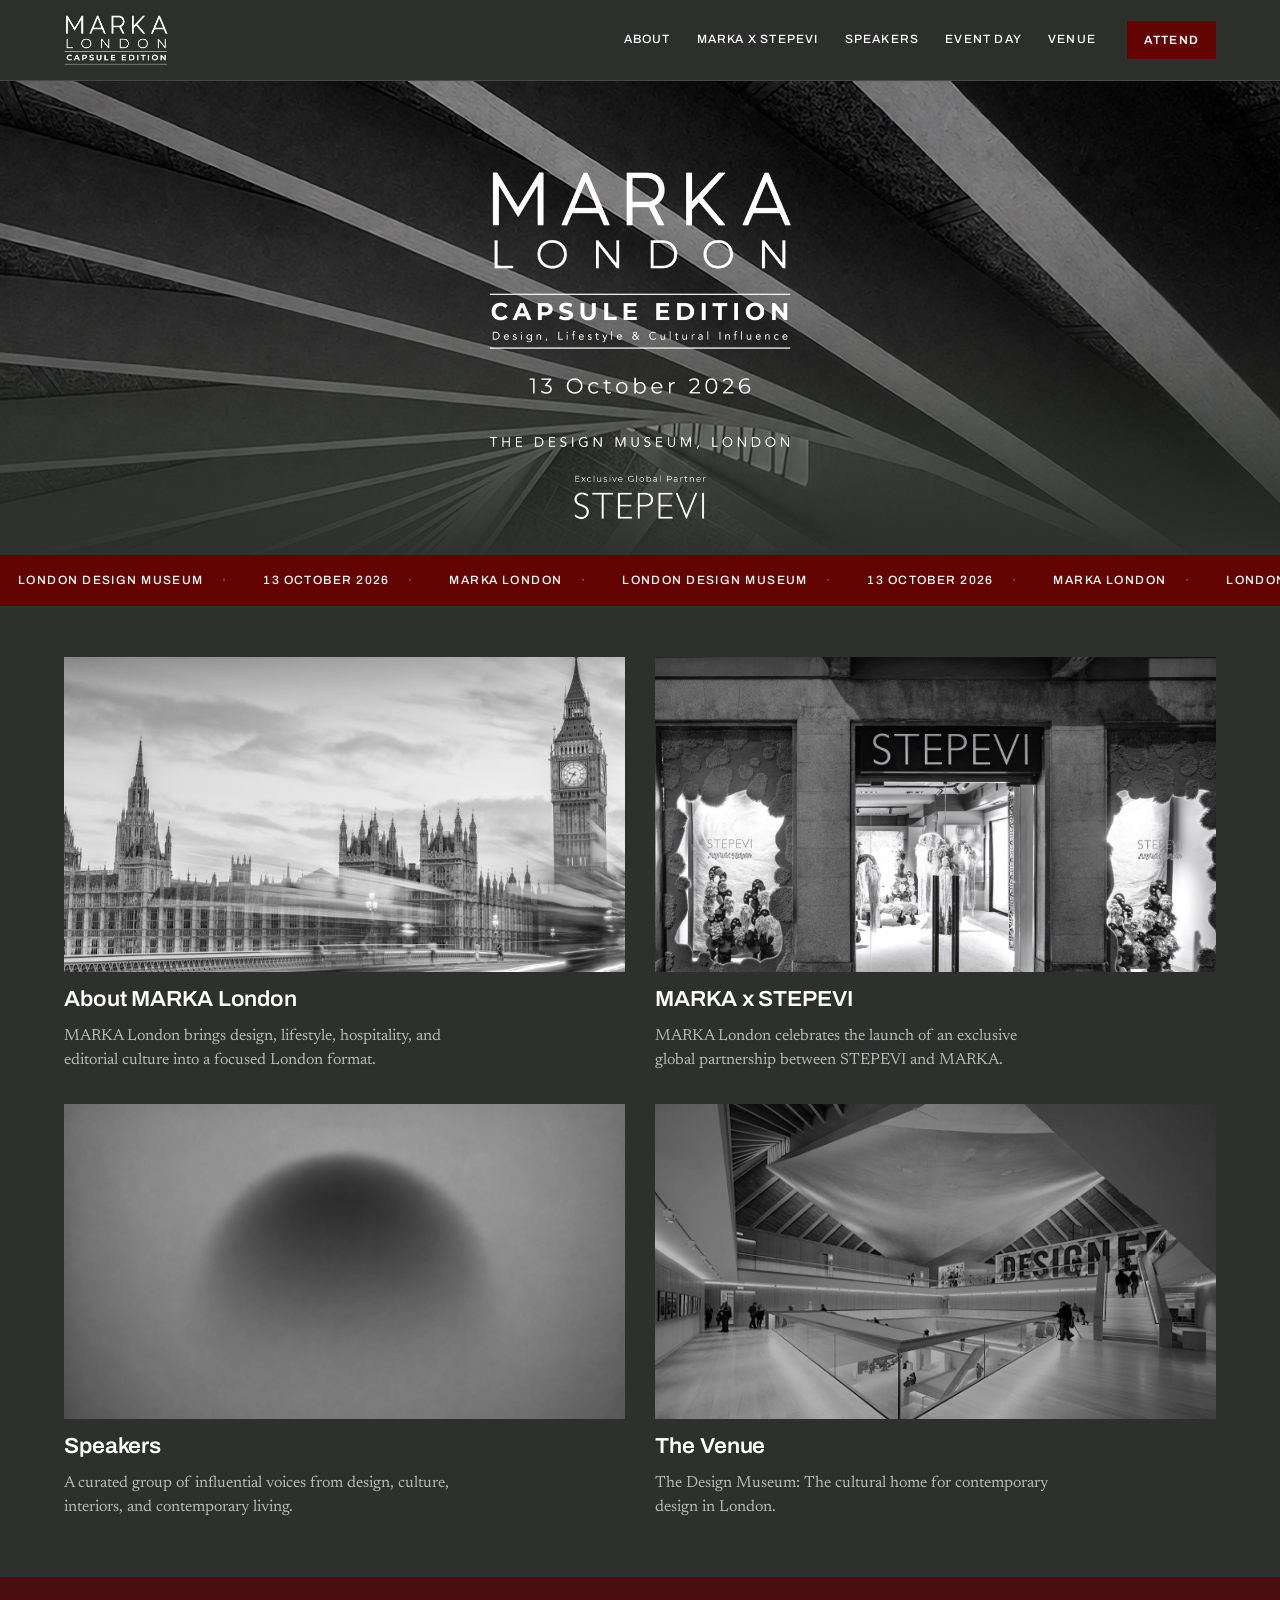
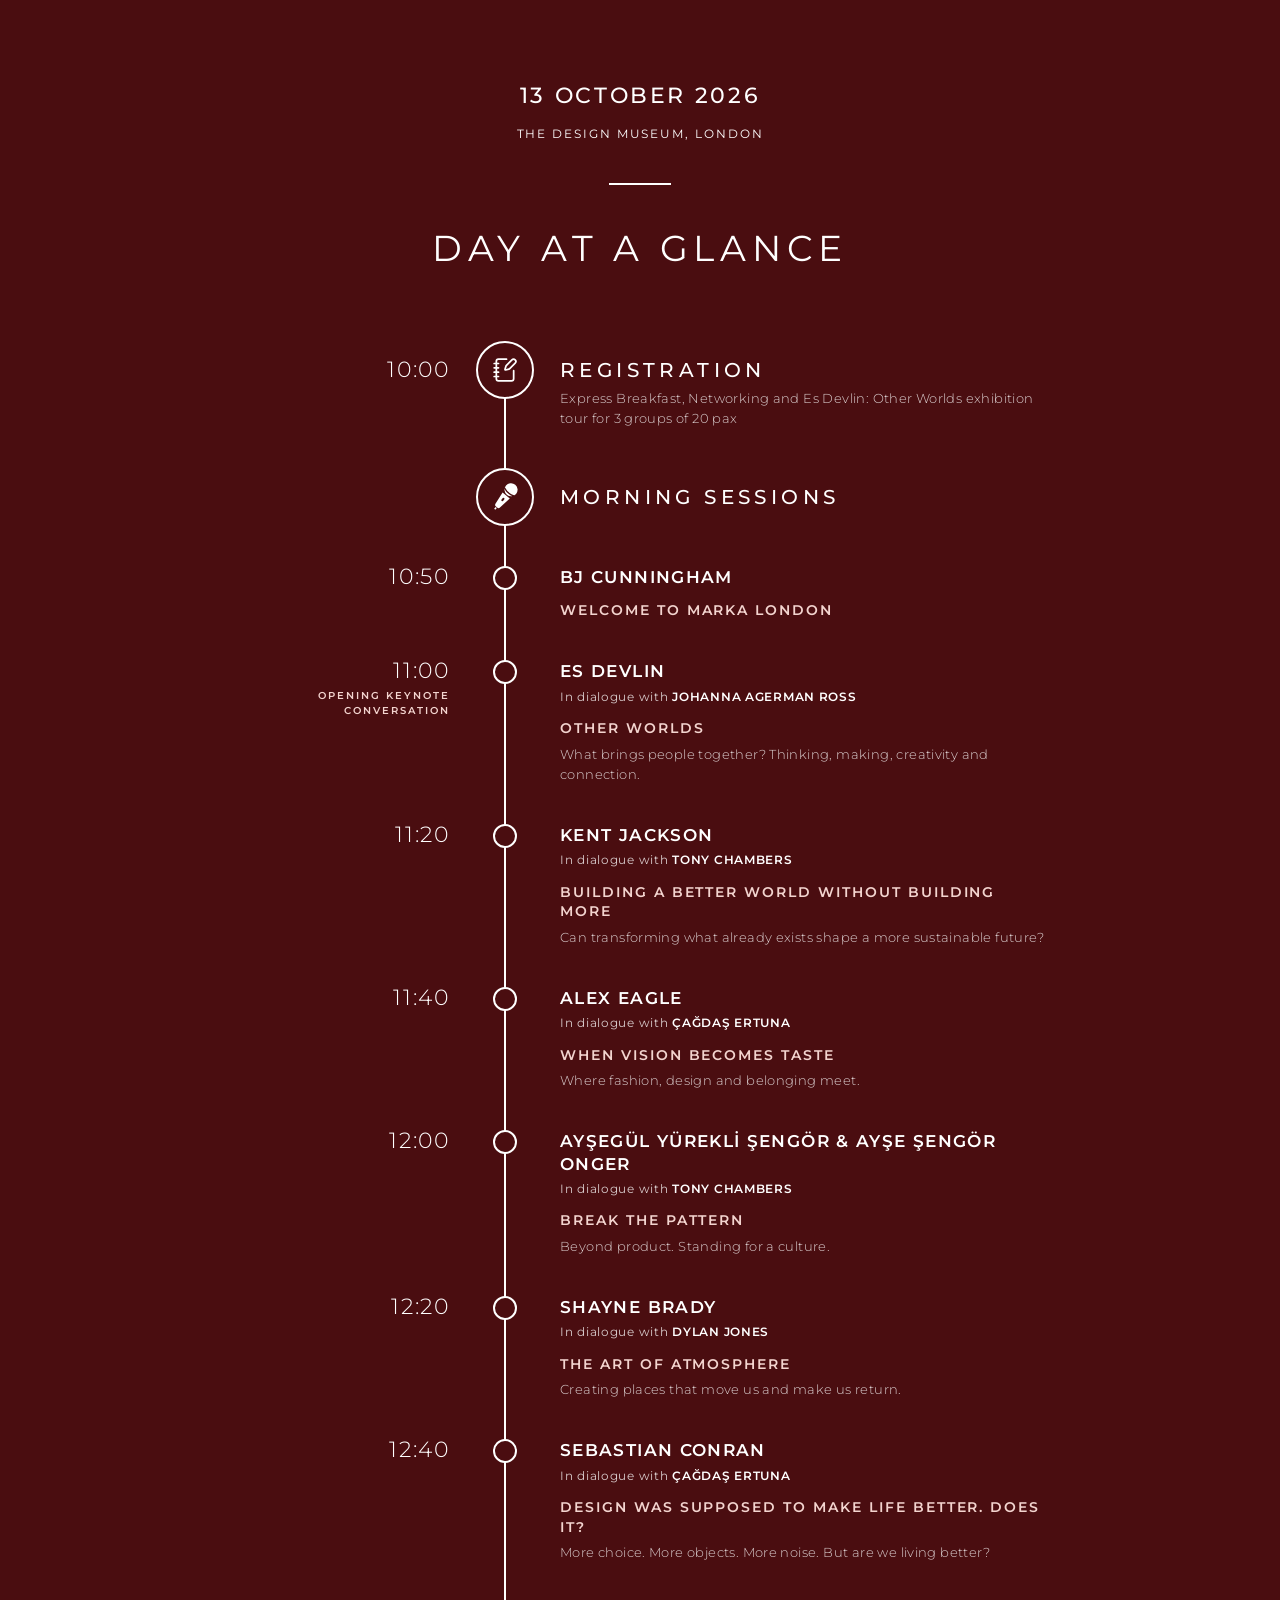
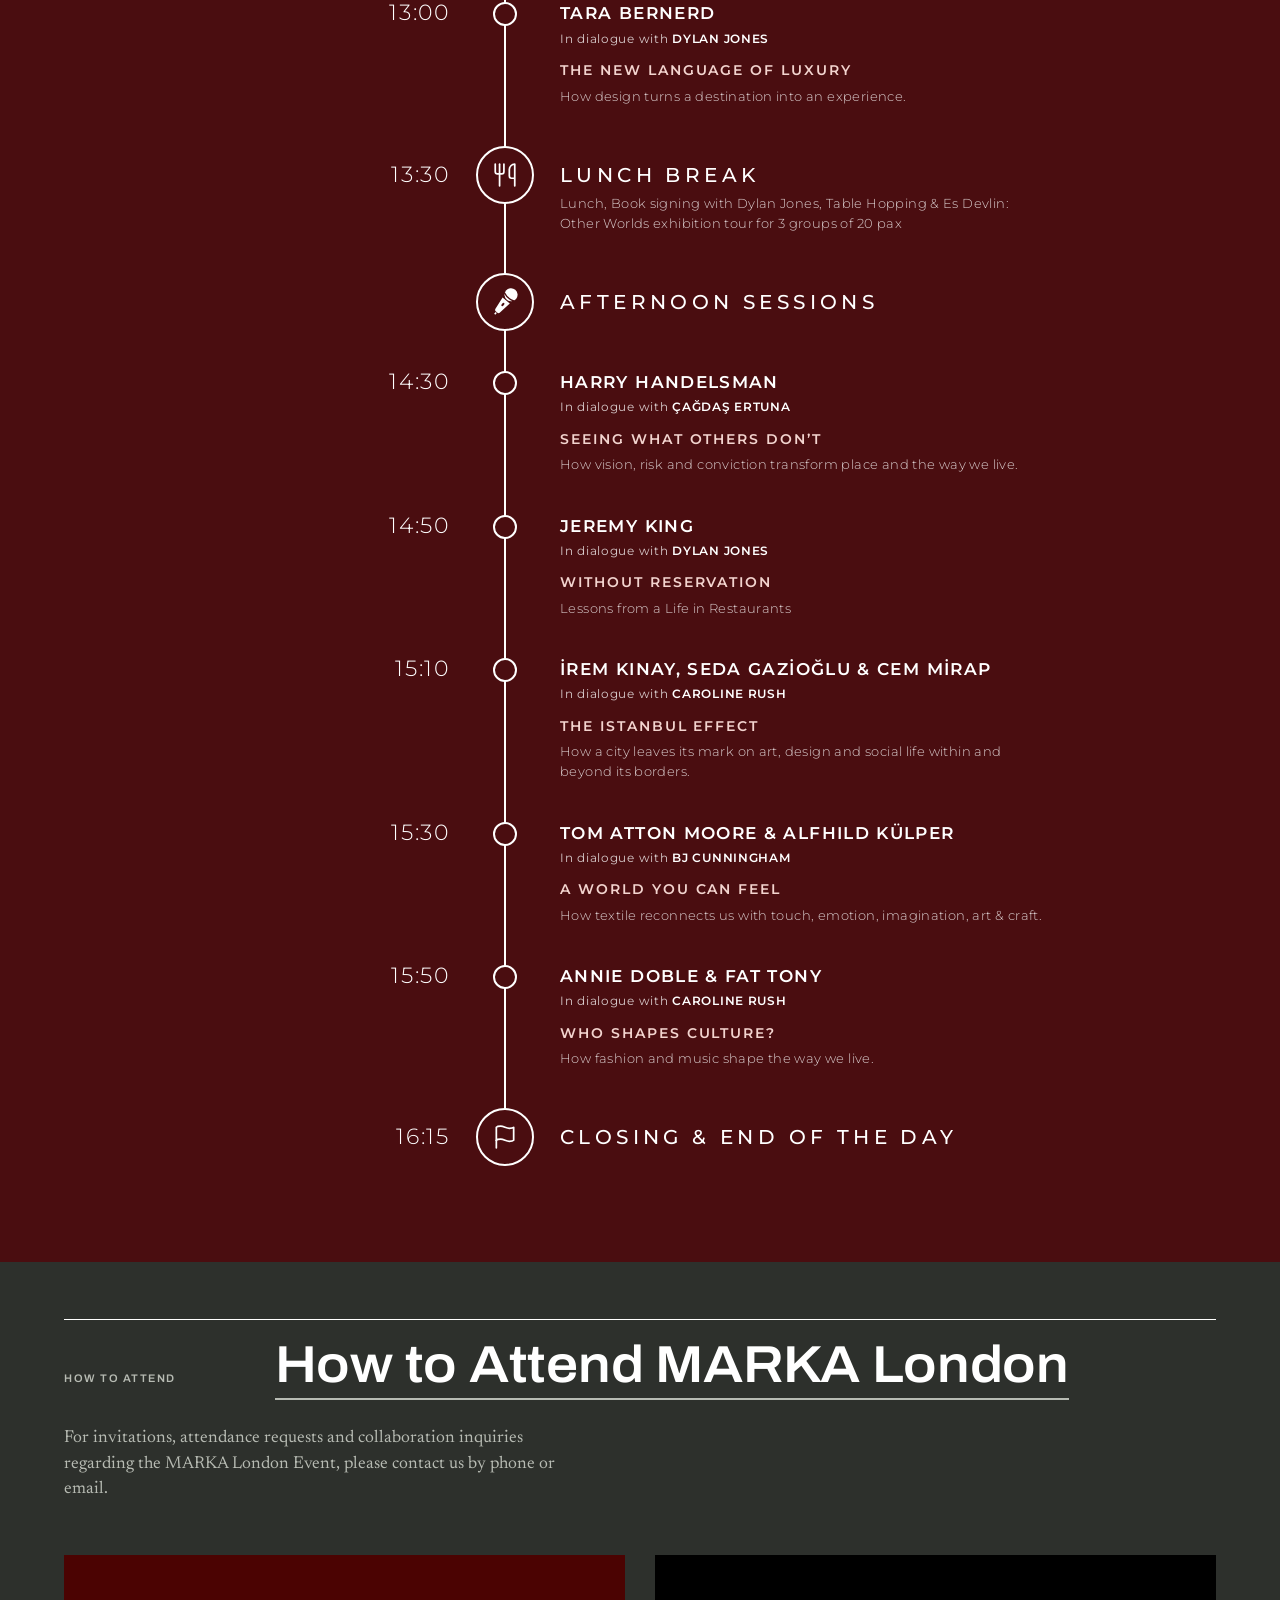
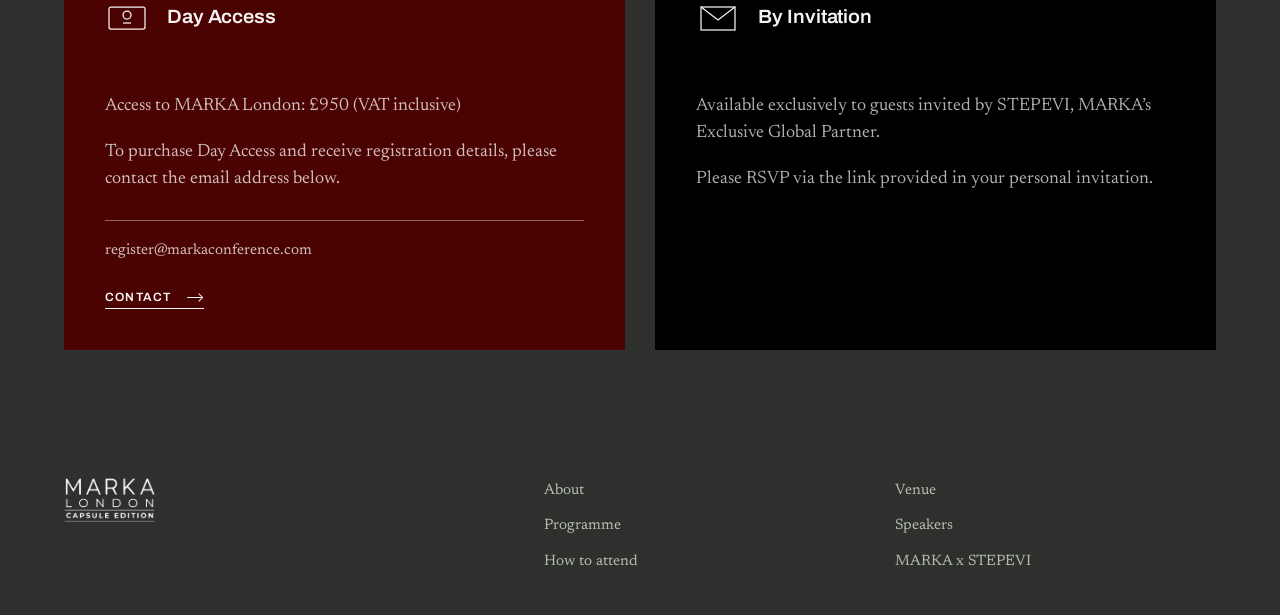
==== commit 51bdd3cb: "Update the programme order and two session descriptions Sebastian Conran moves to 12:40, Tara Berner" ====
--- a/index.html
+++ b/index.html
@@ -164,7 +164,7 @@
       <li class="mk-row">
         <div class="mk-l"><span class="mk-time">12:00</span></div>
         <div class="mk-m"><span class="mk-dot"></span></div>
-        <div class="mk-r"><h4 class="mk-name">AYŞEGÜL YÜREKLİ ŞENGÖR &amp; AYŞE ŞENGÖR ONGER</h4><div class="mk-with">In dialogue with <b>TONY CHAMBERS</b></div><div class="mk-title">BREAK THE PATTERN</div><p class="mk-desc">Beyond product. Leading with culture.</p></div>
+        <div class="mk-r"><h4 class="mk-name">AYŞEGÜL YÜREKLİ ŞENGÖR &amp; AYŞE ŞENGÖR ONGER</h4><div class="mk-with">In dialogue with <b>TONY CHAMBERS</b></div><div class="mk-title">BREAK THE PATTERN</div><p class="mk-desc">Beyond product. Standing for a culture.</p></div>
       </li>
 
       <li class="mk-row">
@@ -176,13 +176,13 @@
       <li class="mk-row">
         <div class="mk-l"><span class="mk-time">12:40</span></div>
         <div class="mk-m"><span class="mk-dot"></span></div>
+        <div class="mk-r"><h4 class="mk-name">SEBASTIAN CONRAN</h4><div class="mk-with">In dialogue with <b>ÇAĞDAŞ ERTUNA</b></div><div class="mk-title">DESIGN WAS SUPPOSED TO MAKE LIFE BETTER. DOES IT?</div><p class="mk-desc">More choice. More objects. More noise. But are we living better?</p></div>
+      </li>
+
+      <li class="mk-row">
+        <div class="mk-l"><span class="mk-time">13:00</span></div>
+        <div class="mk-m"><span class="mk-dot"></span></div>
         <div class="mk-r"><h4 class="mk-name">TARA BERNERD</h4><div class="mk-with">In dialogue with <b>DYLAN JONES</b></div><div class="mk-title">THE NEW LANGUAGE OF LUXURY</div><p class="mk-desc">How design turns a destination into an experience.</p></div>
-      </li>
-
-      <li class="mk-row">
-        <div class="mk-l"><span class="mk-time">13:00</span></div>
-        <div class="mk-m"><span class="mk-dot"></span></div>
-        <div class="mk-r"><h4 class="mk-name">TOM ATTON MOORE &amp; ALFHILD KÜLPER</h4><div class="mk-with">In dialogue with <b>BJ CUNNINGHAM</b></div><div class="mk-title">A WORLD YOU CAN FEEL</div><p class="mk-desc">How textile reconnects us with touch, emotion, imagination, art &amp; craft.</p></div>
       </li>
 
       <li class="mk-row mk-sec">
@@ -200,7 +200,7 @@
       <li class="mk-row">
         <div class="mk-l"><span class="mk-time">14:30</span></div>
         <div class="mk-m"><span class="mk-dot"></span></div>
-        <div class="mk-r"><h4 class="mk-name">SEBASTIAN CONRAN</h4><div class="mk-with">In dialogue with <b>ÇAĞDAŞ ERTUNA</b></div><div class="mk-title">DESIGN WAS SUPPOSED TO MAKE LIFE BETTER. DOES IT?</div><p class="mk-desc">More choice. More objects. More noise. But are we living better?</p></div>
+        <div class="mk-r"><h4 class="mk-name">HARRY HANDELSMAN</h4><div class="mk-with">In dialogue with <b>ÇAĞDAŞ ERTUNA</b></div><div class="mk-title">SEEING WHAT OTHERS DON’T</div><p class="mk-desc">How vision, risk and conviction transform place and the way we live.</p></div>
       </li>
 
       <li class="mk-row">
@@ -212,13 +212,13 @@
       <li class="mk-row">
         <div class="mk-l"><span class="mk-time">15:10</span></div>
         <div class="mk-m"><span class="mk-dot"></span></div>
-        <div class="mk-r"><h4 class="mk-name">İREM KINAY, SEDA GAZİOĞLU &amp; CEM MİRAP</h4><div class="mk-with">In dialogue with <b>CAROLINE RUSH</b></div><div class="mk-title">THE ISTANBUL EFFECT</div><p class="mk-desc">How a city leaves its mark on art and design within and beyond its borders.</p></div>
+        <div class="mk-r"><h4 class="mk-name">İREM KINAY, SEDA GAZİOĞLU &amp; CEM MİRAP</h4><div class="mk-with">In dialogue with <b>CAROLINE RUSH</b></div><div class="mk-title">THE ISTANBUL EFFECT</div><p class="mk-desc">How a city leaves its mark on art, design and social life within and beyond its borders.</p></div>
       </li>
 
       <li class="mk-row">
         <div class="mk-l"><span class="mk-time">15:30</span></div>
         <div class="mk-m"><span class="mk-dot"></span></div>
-        <div class="mk-r"><h4 class="mk-name">HARRY HANDELSMAN</h4><div class="mk-with">In dialogue with <b>ÇAĞDAŞ ERTUNA</b></div><div class="mk-title">SEEING WHAT OTHERS DON’T</div><p class="mk-desc">How vision, risk and conviction transform place and the way we live.</p></div>
+        <div class="mk-r"><h4 class="mk-name">TOM ATTON MOORE &amp; ALFHILD KÜLPER</h4><div class="mk-with">In dialogue with <b>BJ CUNNINGHAM</b></div><div class="mk-title">A WORLD YOU CAN FEEL</div><p class="mk-desc">How textile reconnects us with touch, emotion, imagination, art &amp; craft.</p></div>
       </li>
 
       <li class="mk-row">
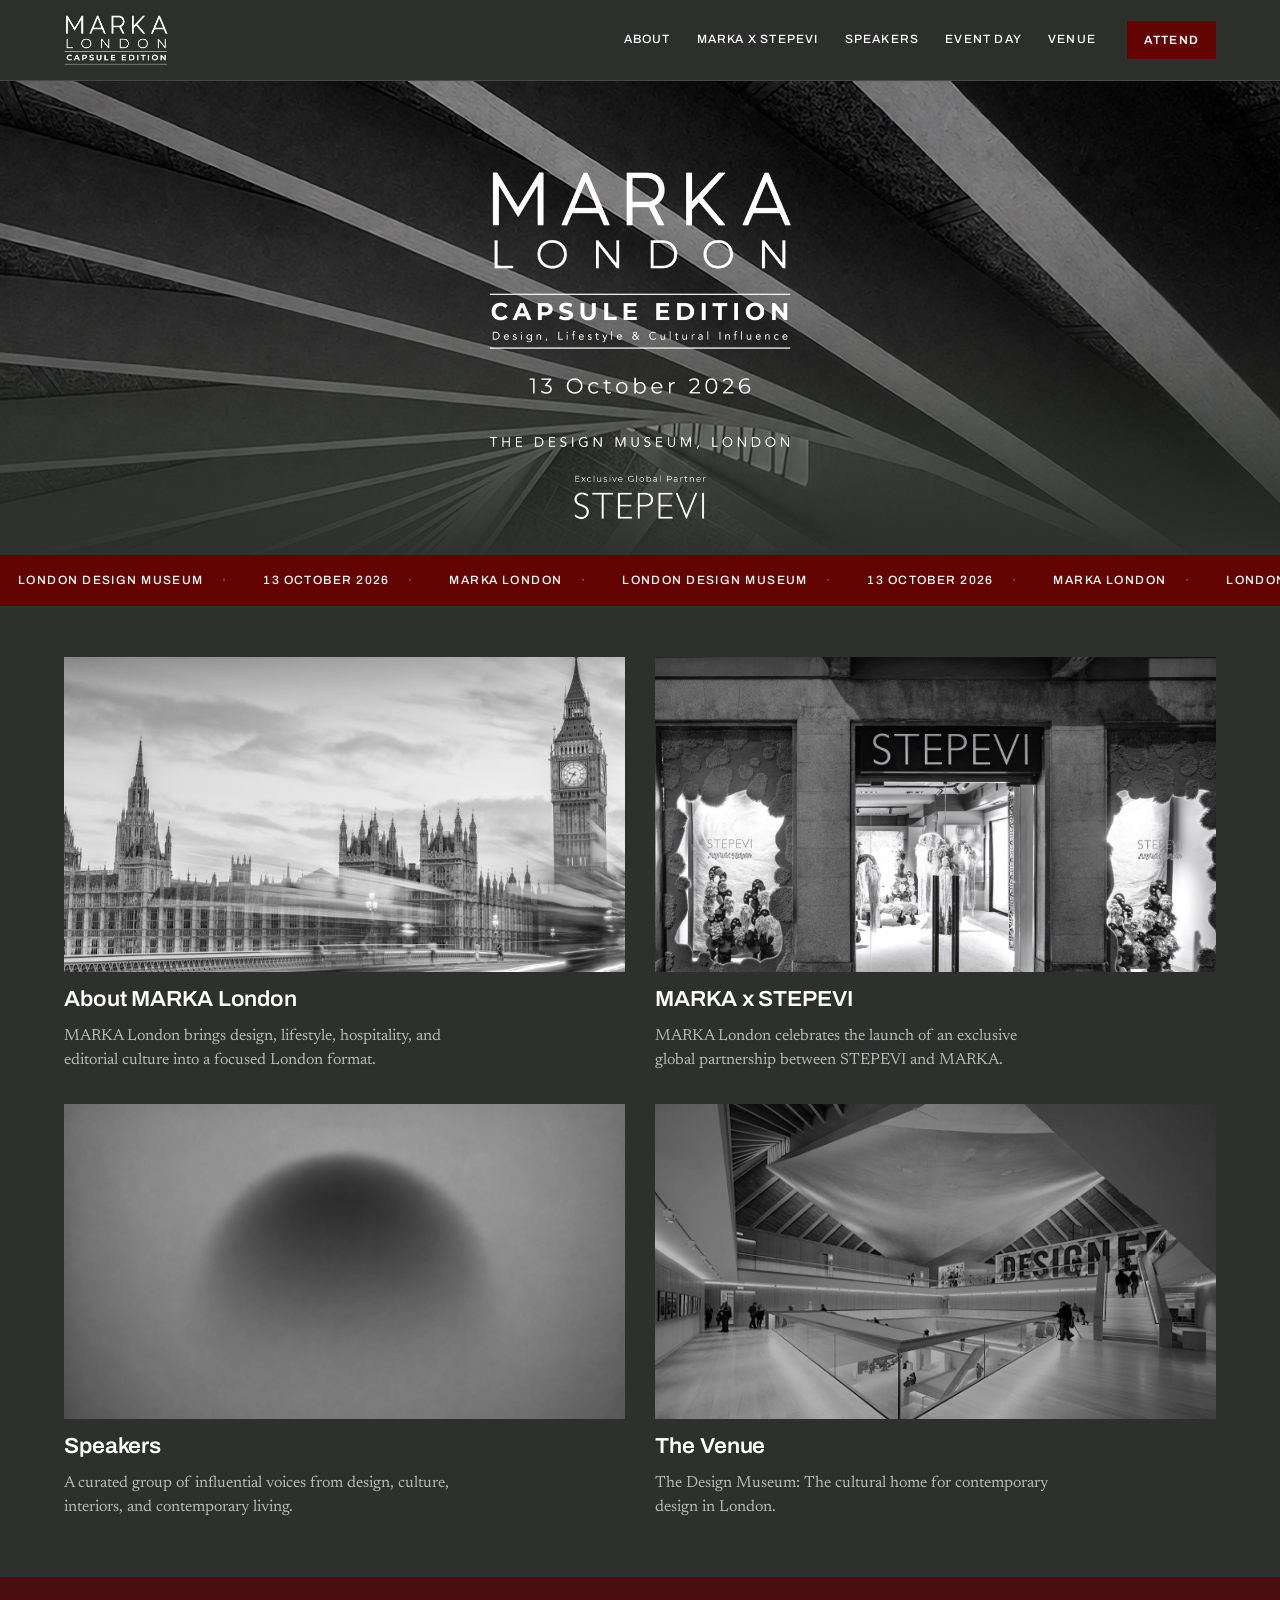
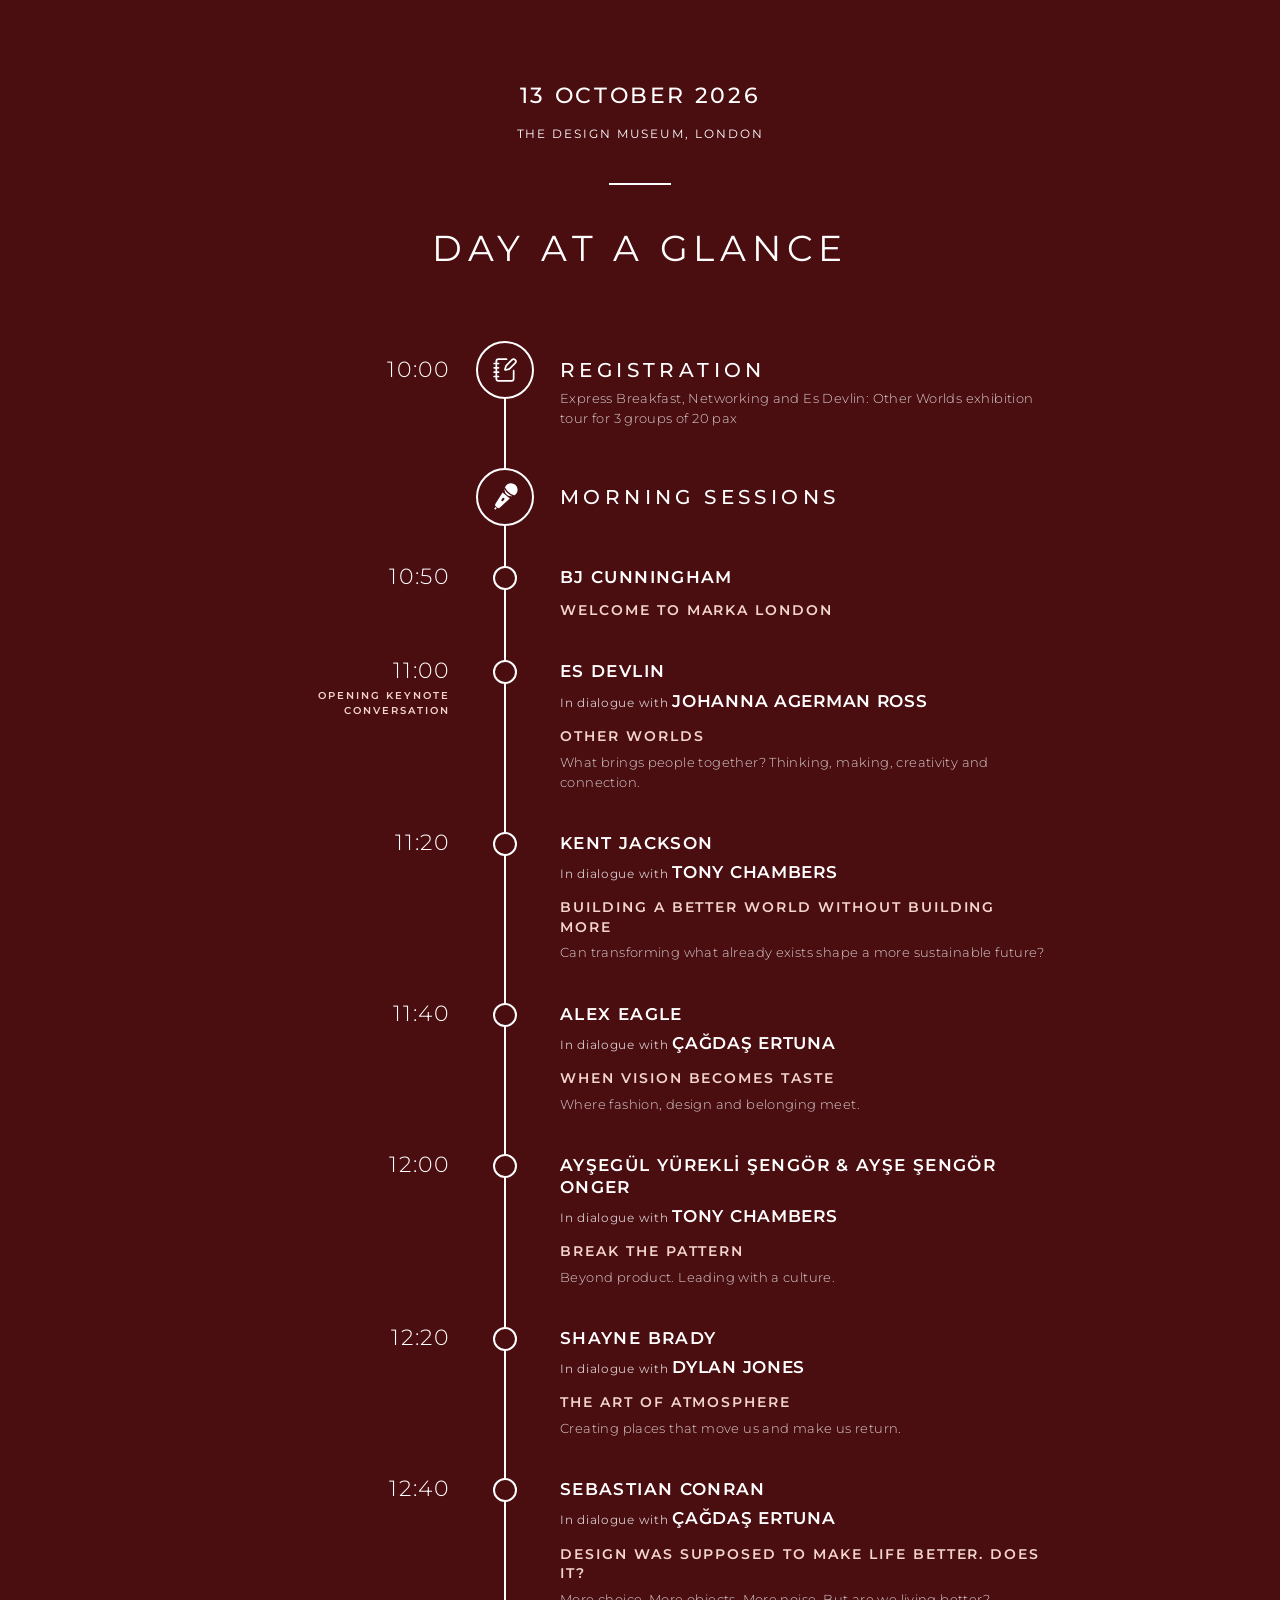
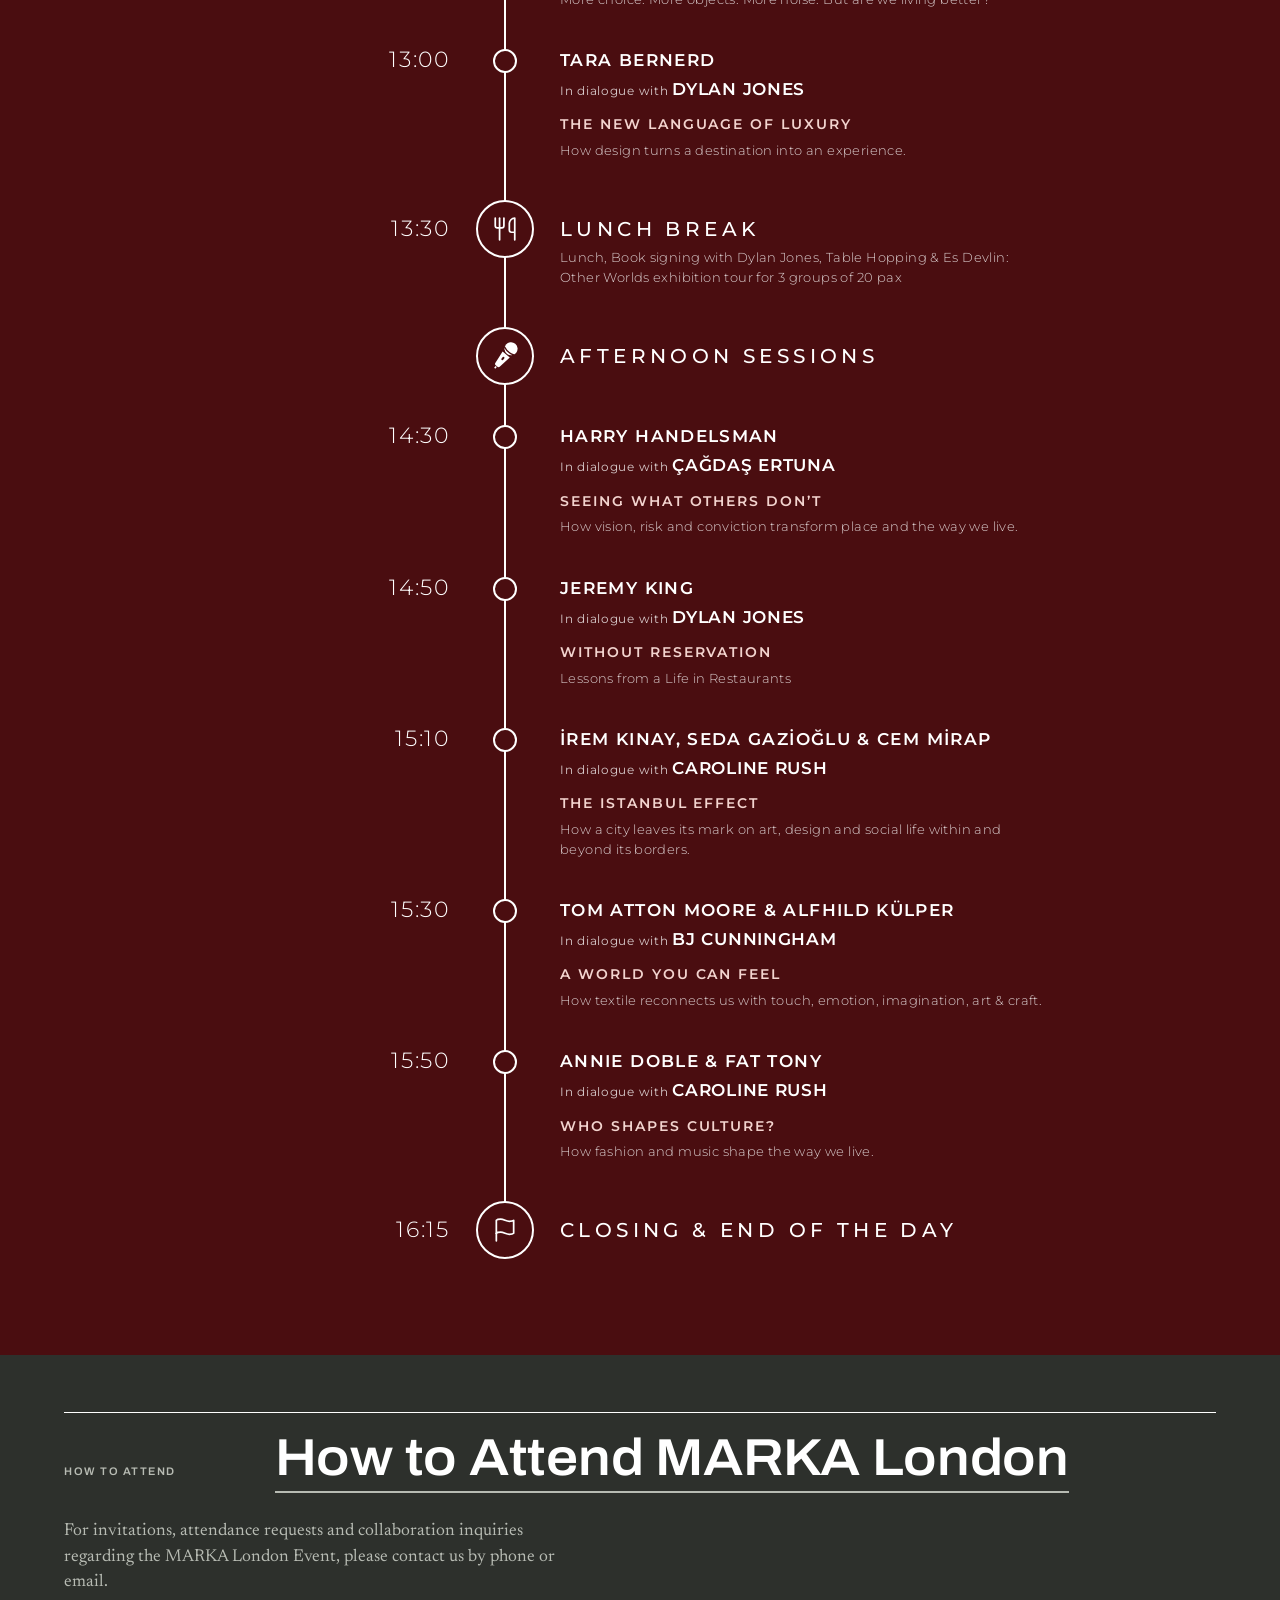
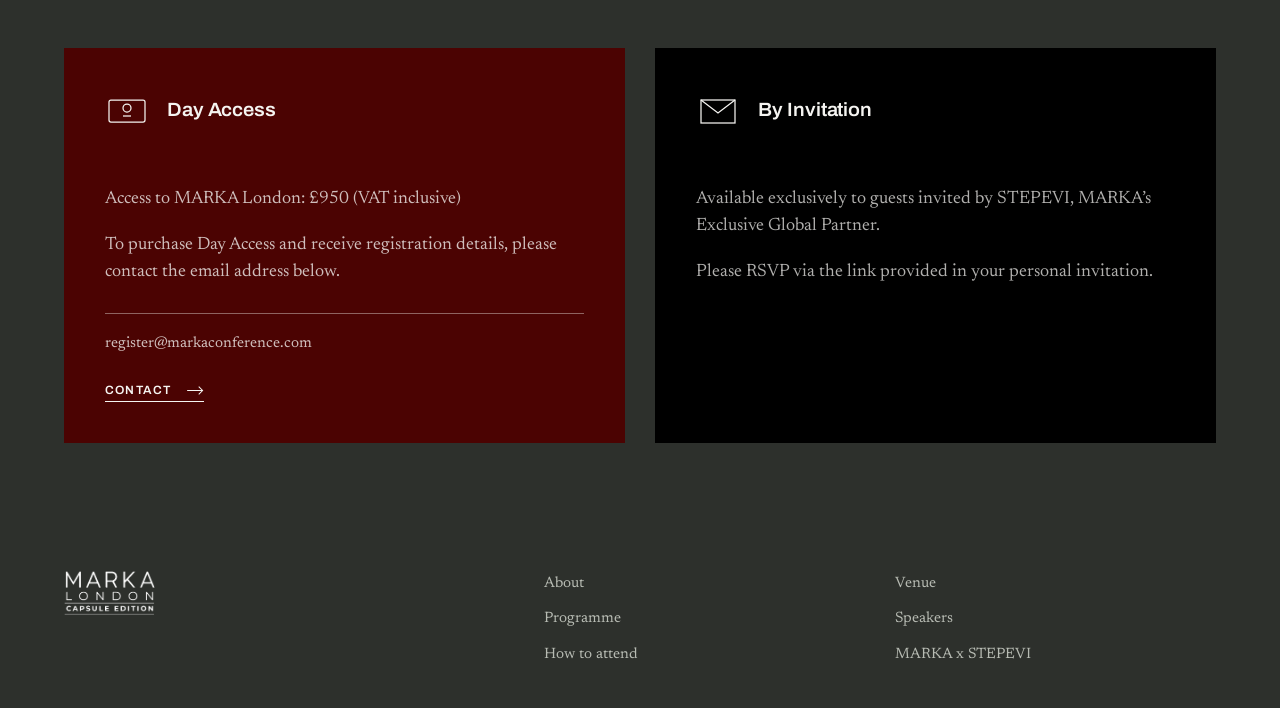
==== commit 767deae2: "Reword Break the Pattern description to 'Leading with a culture' Co-Authored-By: Claude Fable 5.1 <n" ====
--- a/index.html
+++ b/index.html
@@ -164,7 +164,7 @@
       <li class="mk-row">
         <div class="mk-l"><span class="mk-time">12:00</span></div>
         <div class="mk-m"><span class="mk-dot"></span></div>
-        <div class="mk-r"><h4 class="mk-name">AYŞEGÜL YÜREKLİ ŞENGÖR &amp; AYŞE ŞENGÖR ONGER</h4><div class="mk-with">In dialogue with <b>TONY CHAMBERS</b></div><div class="mk-title">BREAK THE PATTERN</div><p class="mk-desc">Beyond product. Standing for a culture.</p></div>
+        <div class="mk-r"><h4 class="mk-name">AYŞEGÜL YÜREKLİ ŞENGÖR &amp; AYŞE ŞENGÖR ONGER</h4><div class="mk-with">In dialogue with <b>TONY CHAMBERS</b></div><div class="mk-title">BREAK THE PATTERN</div><p class="mk-desc">Beyond product. Leading with a culture.</p></div>
       </li>
 
       <li class="mk-row">
--- a/styles.css
+++ b/styles.css
@@ -409,7 +409,7 @@
 .mk-tag{font-size:10px;font-weight:600;letter-spacing:.2em;text-transform:uppercase;color:var(--mk-accent);max-width:180px;line-height:1.5}
 .mk-name{margin:0;font-size:17px;font-weight:600;letter-spacing:.08em;line-height:1.3}
 .mk-with{font-size:12px;letter-spacing:.06em;color:rgba(255,255,255,.78)}
-.mk-with b{font-weight:600;color:var(--mk-ink)}
+.mk-with b{font-weight:600;color:var(--mk-ink);font-size:17px}
 .mk-title{margin-top:8px;font-size:14px;font-weight:600;letter-spacing:.14em;color:var(--mk-accent);line-height:1.4}
 .mk-desc{margin:0;font-size:13px;font-weight:300;letter-spacing:.03em;line-height:1.55;color:var(--mk-muted)}
 .mk-sech{margin:0;font-size:20px;font-weight:500;letter-spacing:.22em;line-height:1.3}
@@ -437,4 +437,5 @@
   .mk-ic svg.mk-mic{width:30px;height:30px}
   .mk-sech{font-size:17px;letter-spacing:.18em}
   .mk-name{font-size:15px}
-}
+  .mk-with b{font-size:15px}
+}
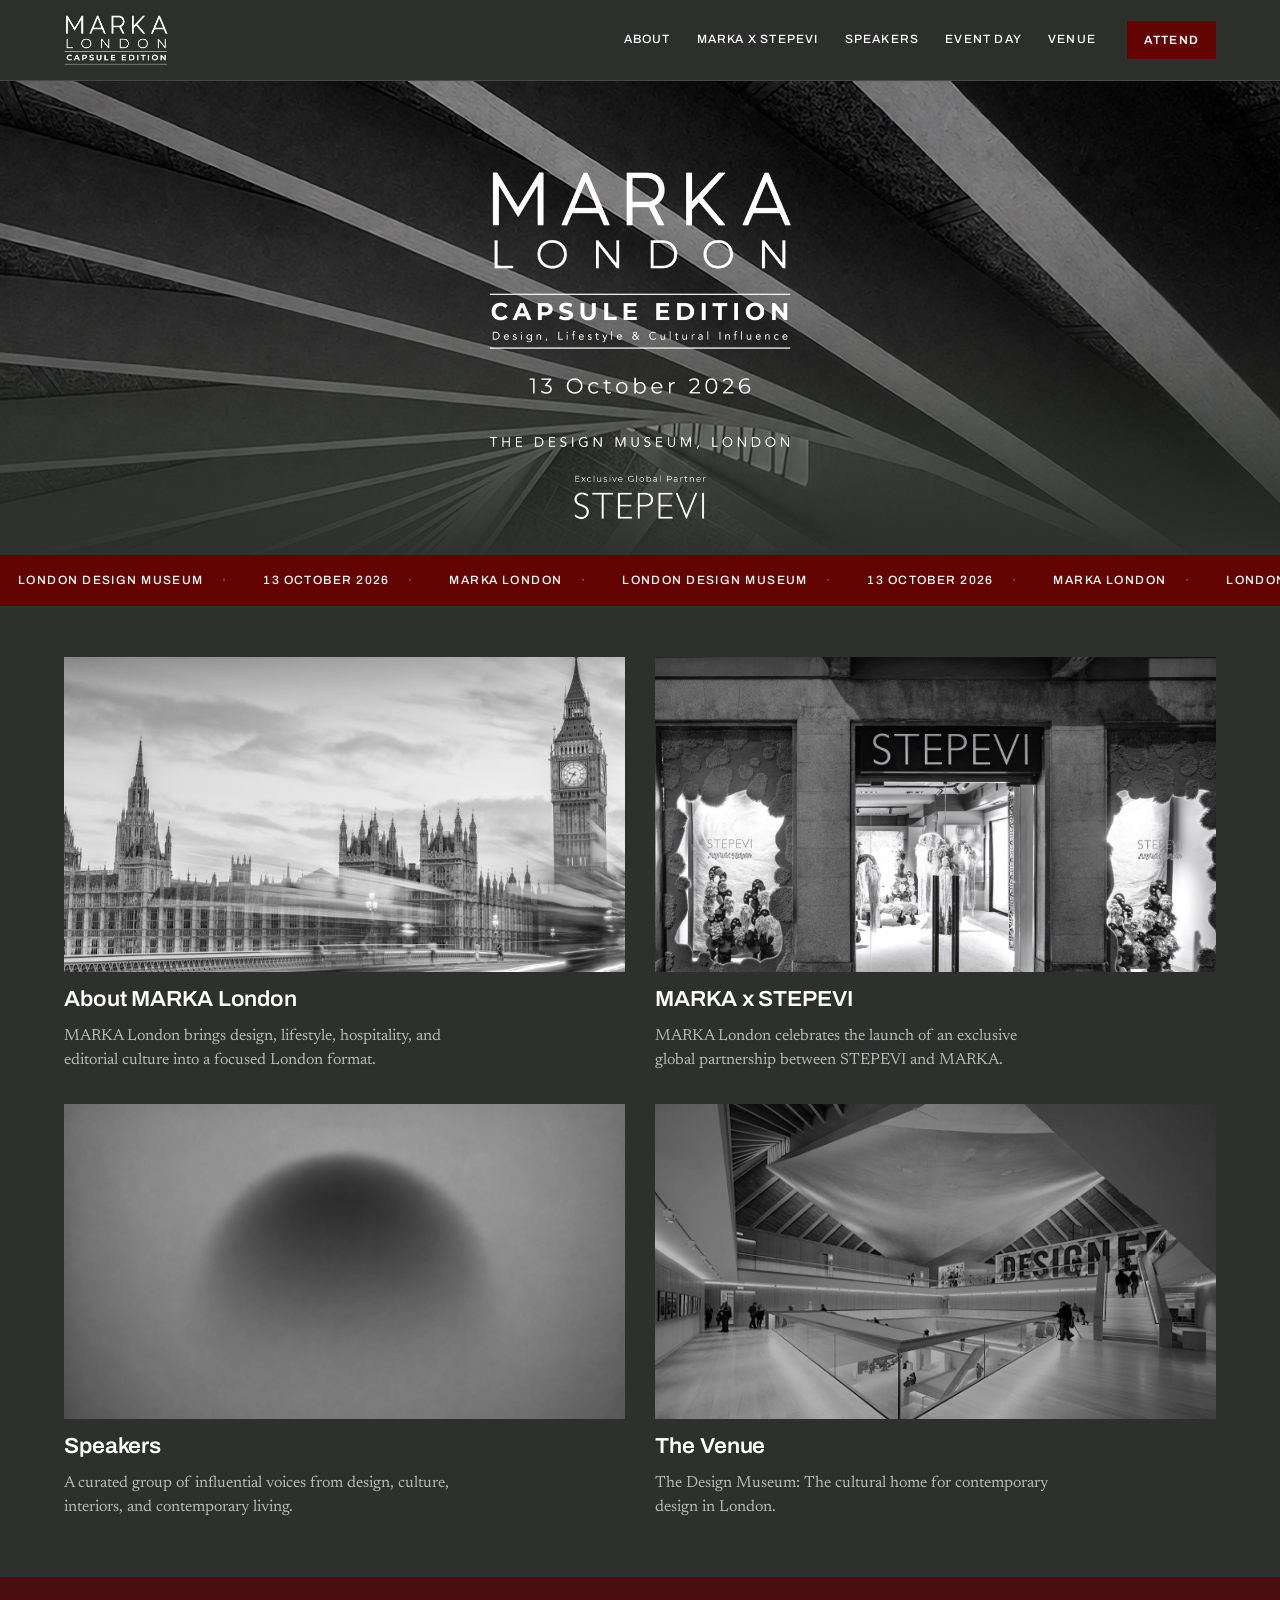
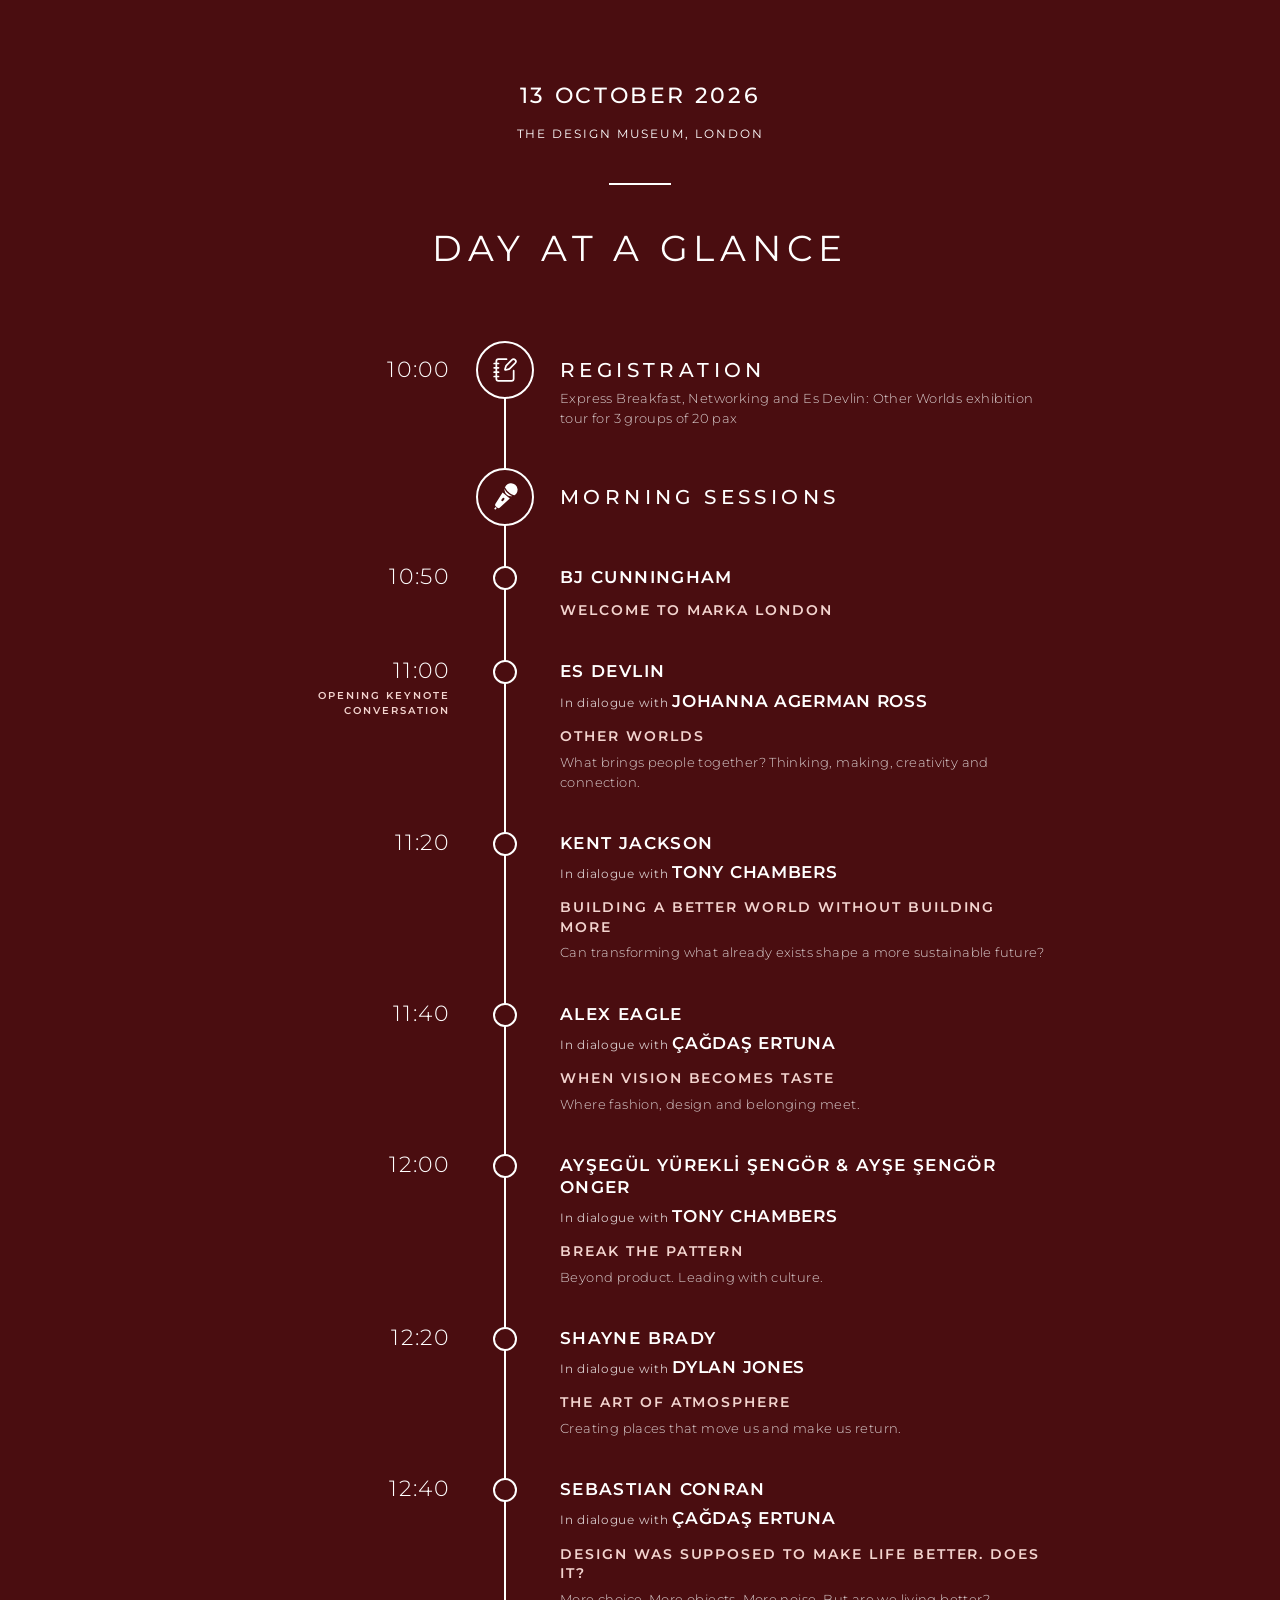
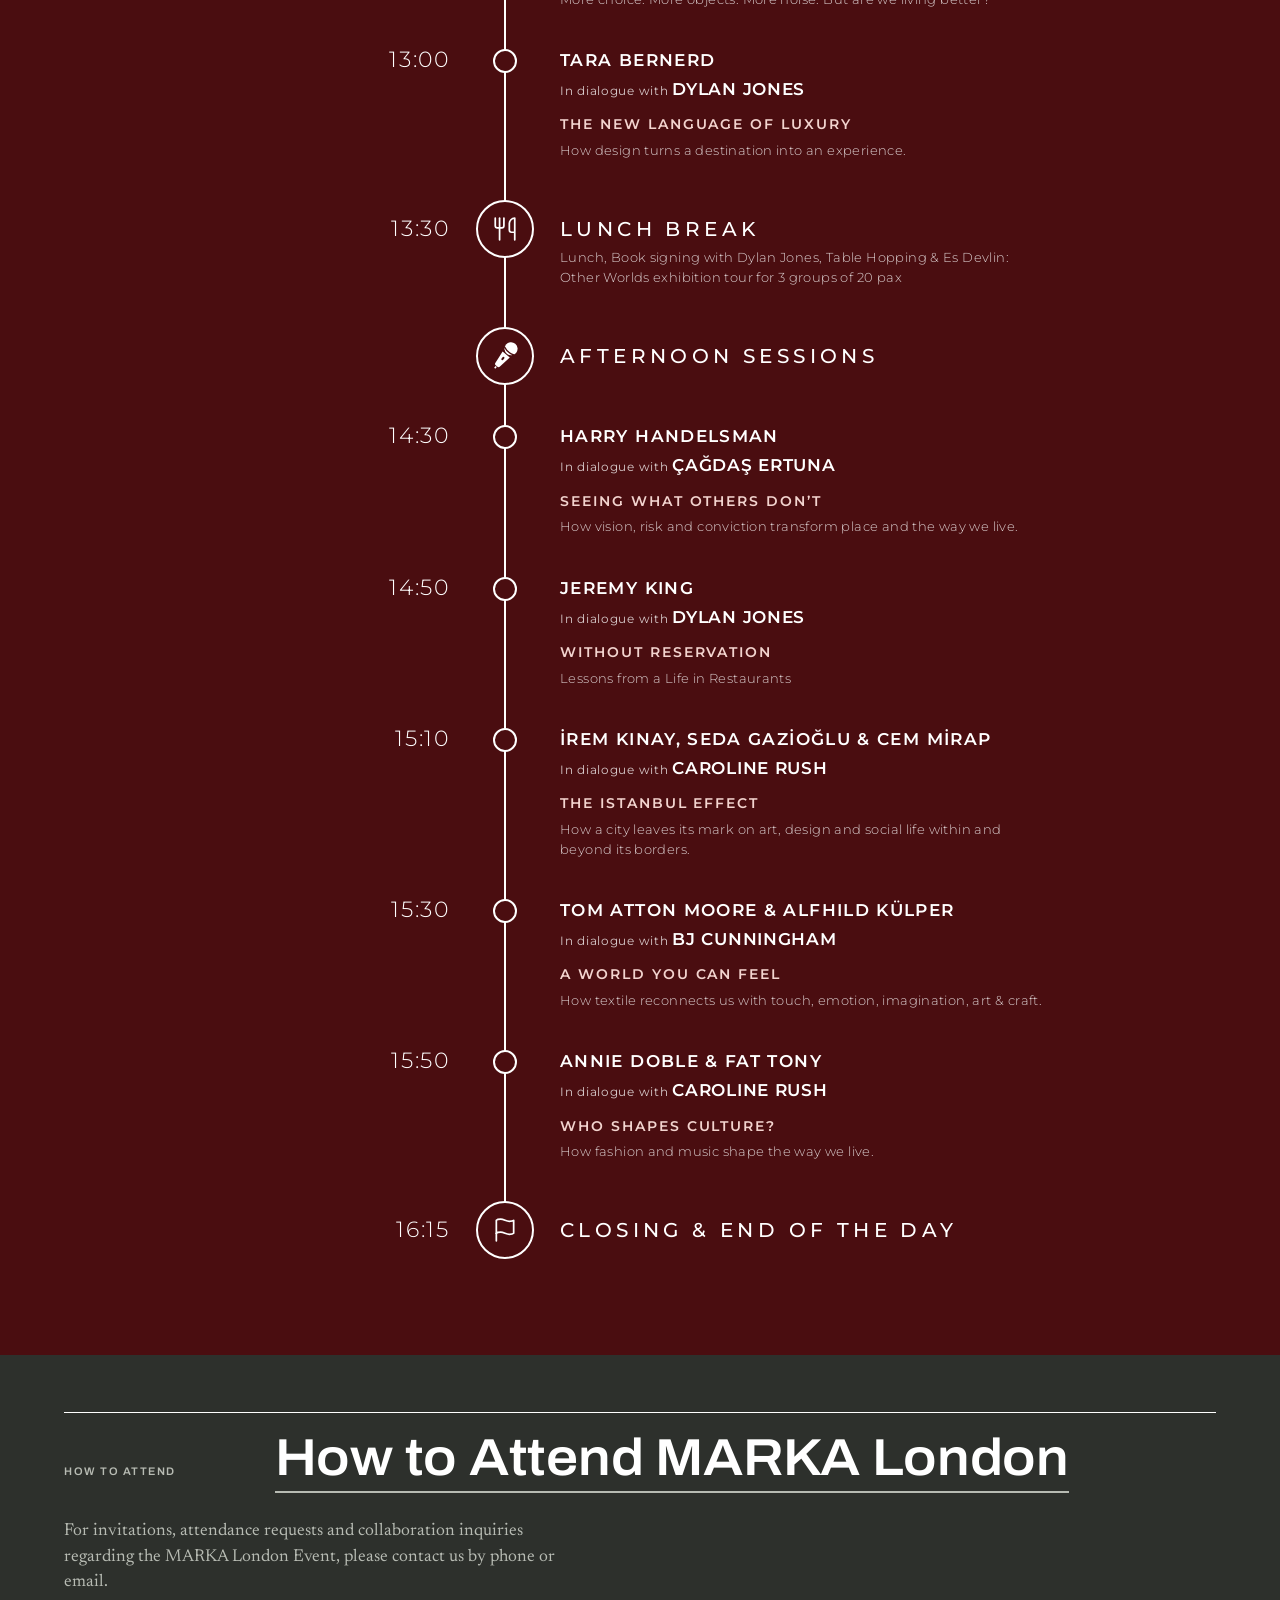
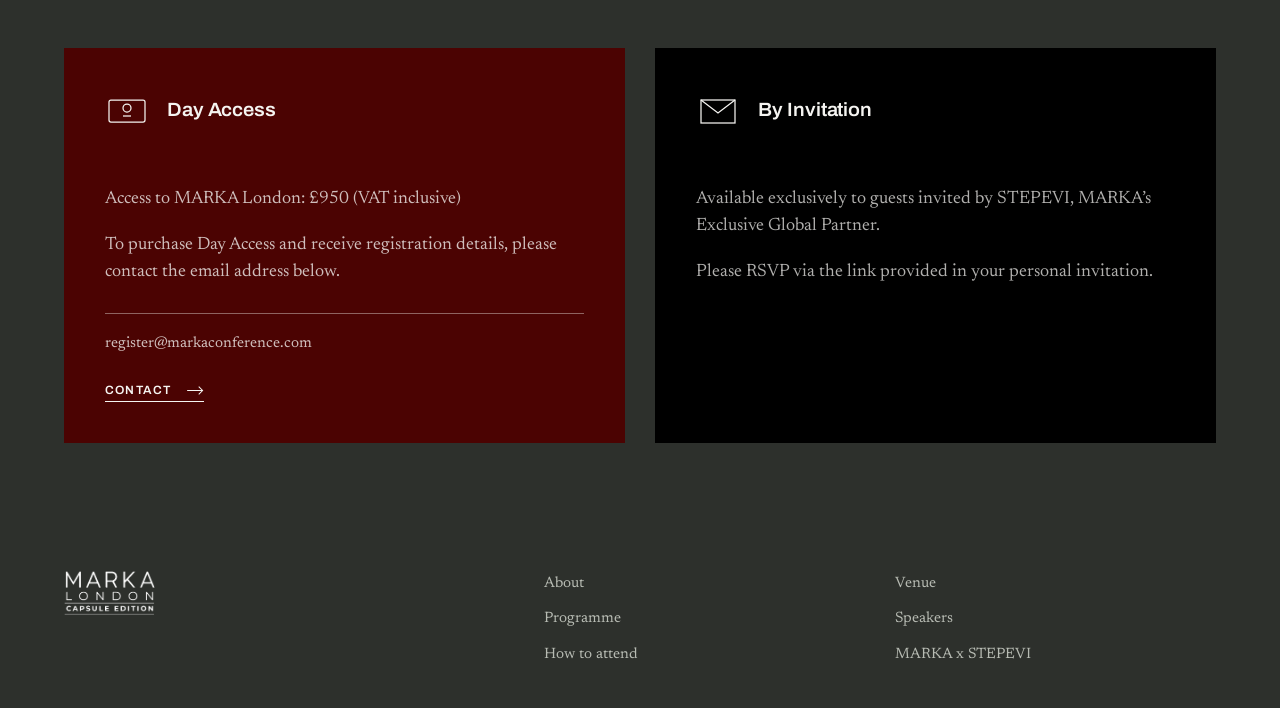
==== commit 7a4b947f: "Reword Break the Pattern description to 'Leading with culture' Co-Authored-By: Claude Fable 5.1 <nor" ====
--- a/index.html
+++ b/index.html
@@ -164,7 +164,7 @@
       <li class="mk-row">
         <div class="mk-l"><span class="mk-time">12:00</span></div>
         <div class="mk-m"><span class="mk-dot"></span></div>
-        <div class="mk-r"><h4 class="mk-name">AYŞEGÜL YÜREKLİ ŞENGÖR &amp; AYŞE ŞENGÖR ONGER</h4><div class="mk-with">In dialogue with <b>TONY CHAMBERS</b></div><div class="mk-title">BREAK THE PATTERN</div><p class="mk-desc">Beyond product. Leading with a culture.</p></div>
+        <div class="mk-r"><h4 class="mk-name">AYŞEGÜL YÜREKLİ ŞENGÖR &amp; AYŞE ŞENGÖR ONGER</h4><div class="mk-with">In dialogue with <b>TONY CHAMBERS</b></div><div class="mk-title">BREAK THE PATTERN</div><p class="mk-desc">Beyond product. Leading with culture.</p></div>
       </li>
 
       <li class="mk-row">
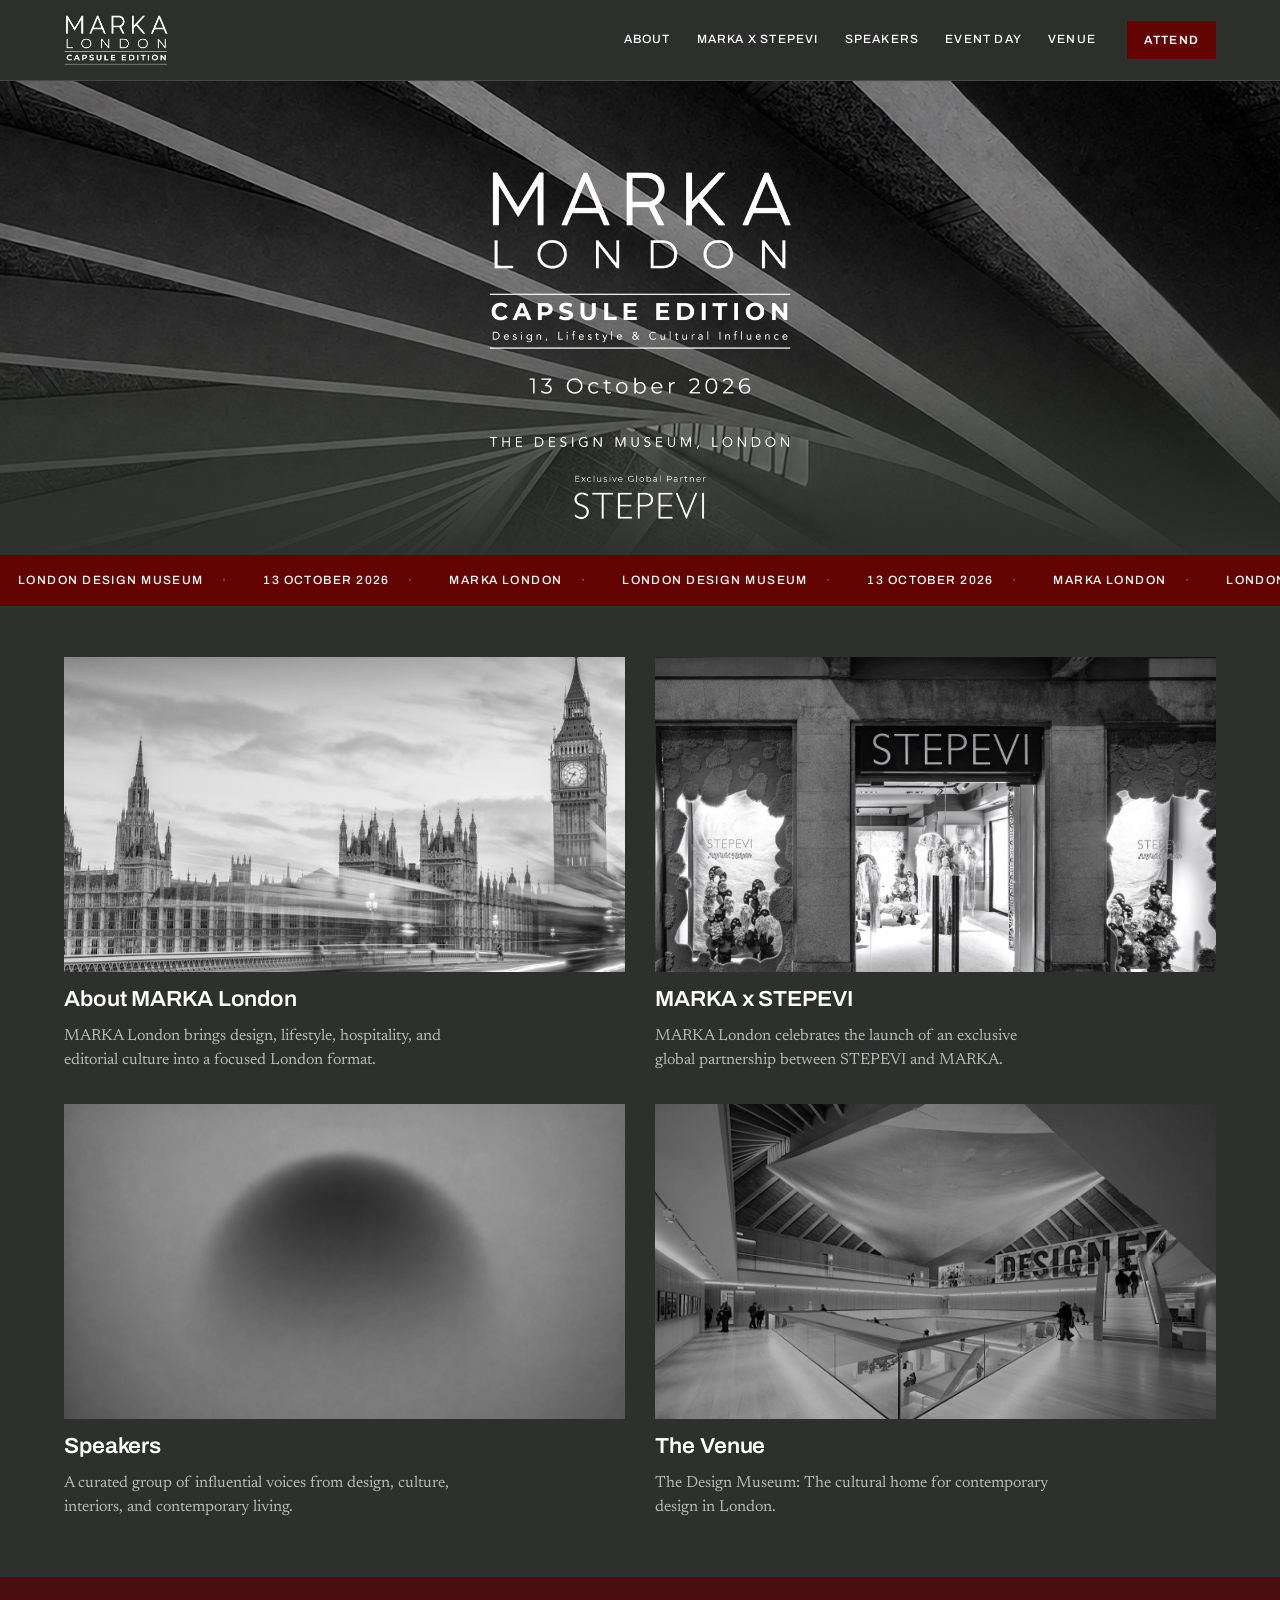
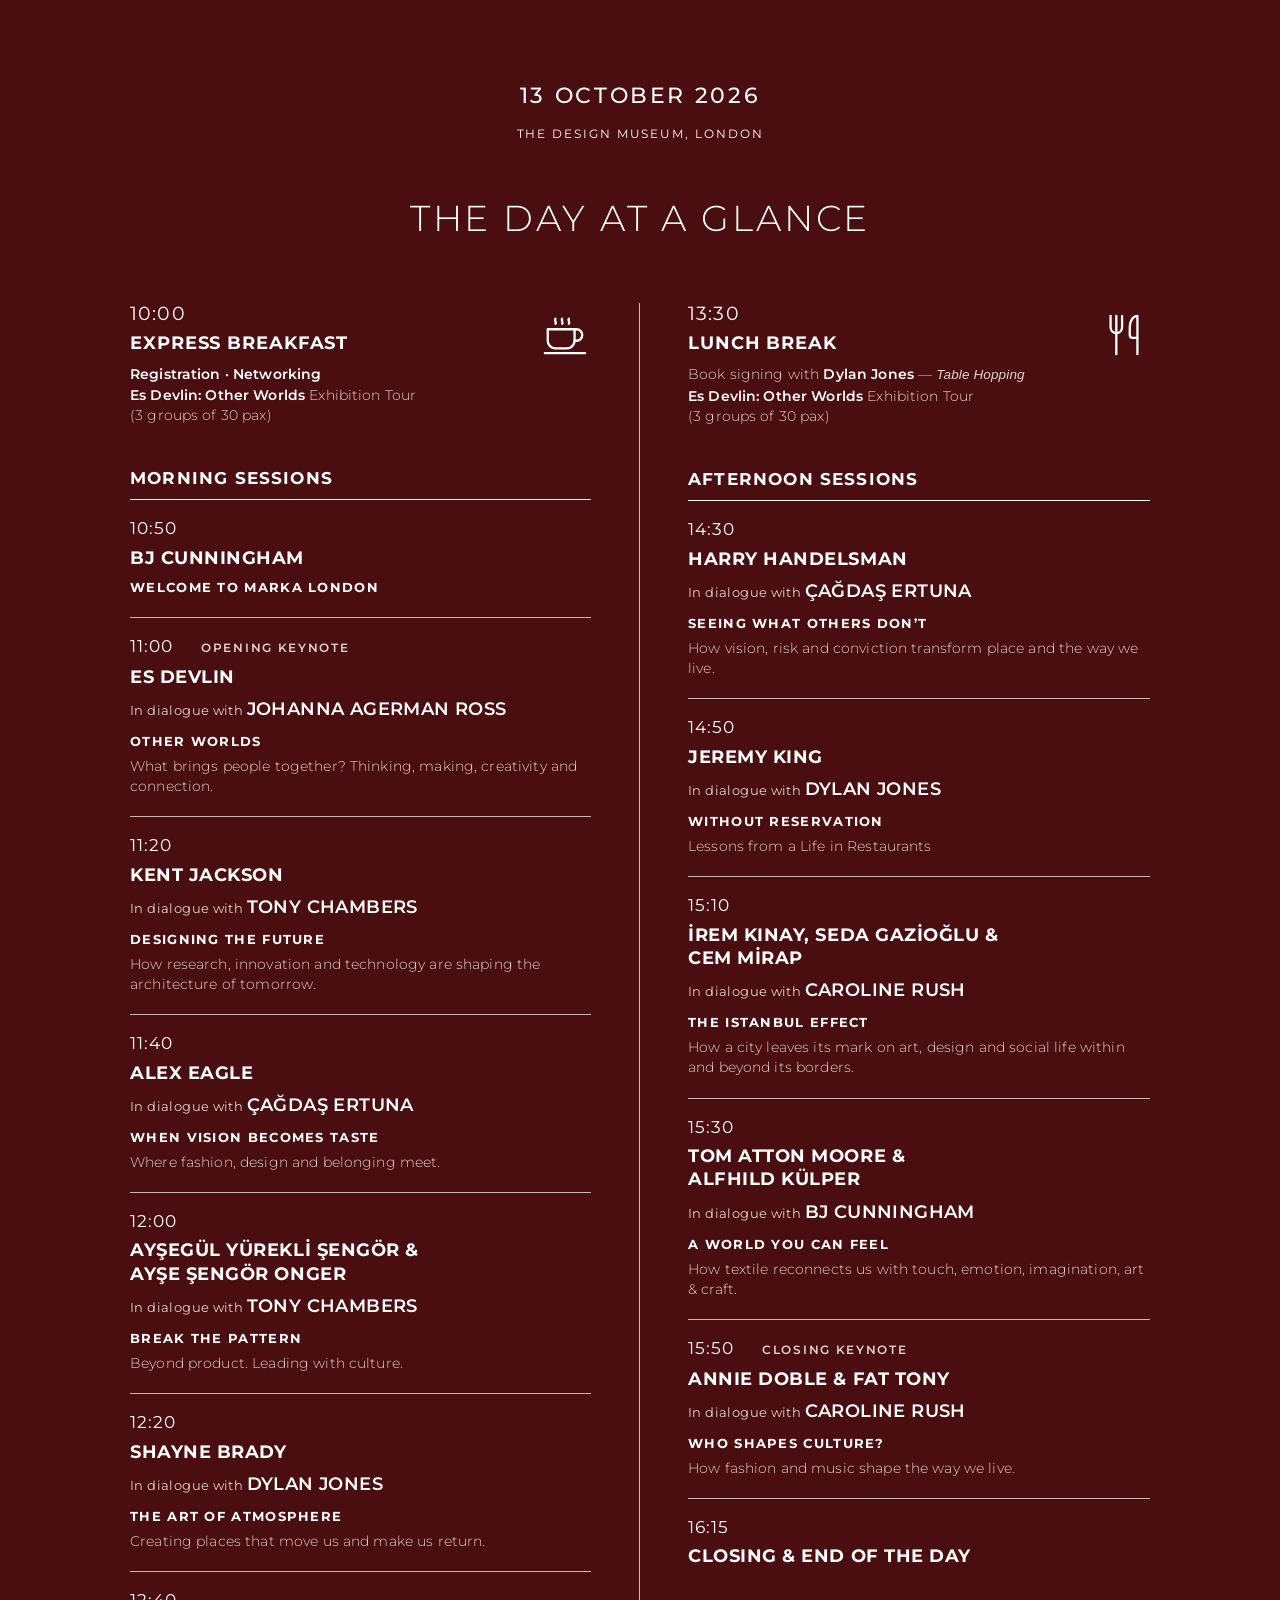
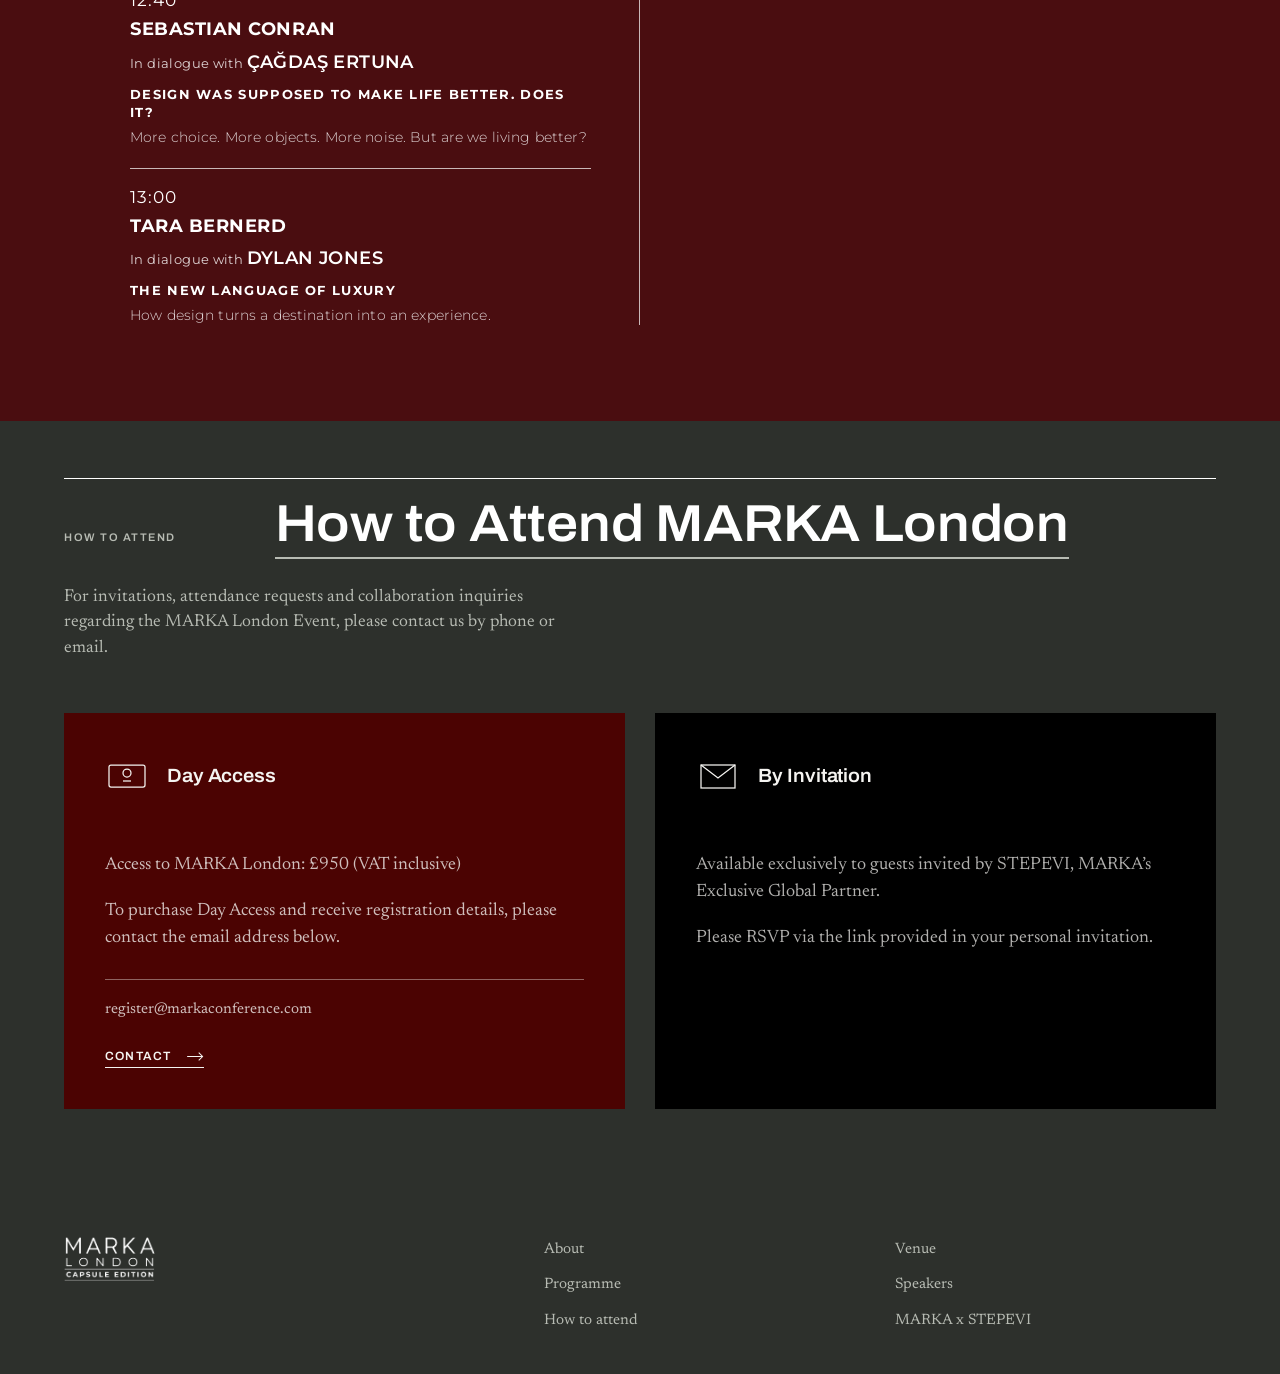
==== commit 9bf4e08d: "Rebuild The Day at a Glance as the two-column programme from the PDF Morning and afternoon sessions " ====
--- a/index.html
+++ b/index.html
@@ -115,125 +115,134 @@
   </section>
 
   <!-- DAY AT A GLANCE -->
-  <section class="mk-prog" id="visit" aria-labelledby="mk-prog-heading">
+    <section class="mk-prog" id="visit" aria-labelledby="mk-prog-heading">
     <div class="mk-prog__head">
       <div class="mk-prog__date">13 OCTOBER 2026</div>
       <div class="mk-prog__venue">THE DESIGN MUSEUM, LONDON</div>
-      <div class="mk-prog__rule" aria-hidden="true"></div>
-      <h2 class="mk-prog__h" id="mk-prog-heading">DAY AT A GLANCE</h2>
-    </div>
-
-    <ol class="mk-prog__list">
-
-      <li class="mk-row mk-sec">
-        <div class="mk-l"><span class="mk-time">10:00</span></div>
-        <div class="mk-m"><span class="mk-ic" aria-hidden="true"><svg viewBox="0 0 24 24" fill="none" stroke="#ffffff" stroke-width="1.6" stroke-linecap="round" stroke-linejoin="round"><path d="M13.4 2H6a2 2 0 0 0-2 2v16a2 2 0 0 0 2 2h12a2 2 0 0 0 2-2v-7.4"/><path d="M2 6h4"/><path d="M2 10h4"/><path d="M2 14h4"/><path d="M2 18h4"/><path d="M21.378 5.626a1 1 0 1 0-3.004-3.004l-5.01 5.012a2 2 0 0 0-.506.854l-.837 2.87a.5.5 0 0 0 .62.62l2.87-.837a2 2 0 0 0 .854-.506z"/></svg></span></div>
-        <div class="mk-r"><h3 class="mk-sech">REGISTRATION</h3><p class="mk-desc">Express Breakfast, Networking and Es Devlin: Other Worlds exhibition tour for 3 groups of 20 pax</p></div>
-      </li>
-
-      <li class="mk-row mk-sec">
-        <div class="mk-l"></div>
-        <div class="mk-m"><span class="mk-ic" aria-hidden="true"><svg class="mk-mic" viewBox="0 0 24 24"><g transform="translate(12 12) rotate(40) scale(0.95) translate(-12 -12)"><circle cx="12" cy="5.4" r="4.6" fill="#ffffff"/><path d="M7.4 7.3 Q12 9.3 16.6 7.3" fill="none" style="stroke:var(--mk-ground)" stroke-width="0.9"/><path d="M8.7 10.7h6.6l-1.3 9.5a1.2 1.2 0 0 1-1.2 1h-1.6a1.2 1.2 0 0 1-1.2-1z" fill="#ffffff"/><rect x="11.25" y="13" width="1.5" height="2.6" rx="0.75" style="fill:var(--mk-ground)"/><rect x="11.45" y="21.6" width="1.1" height="1.6" fill="#ffffff"/></g></svg></span></div>
-        <div class="mk-r"><h3 class="mk-sech">MORNING SESSIONS</h3></div>
-      </li>
-
-      <li class="mk-row">
-        <div class="mk-l"><span class="mk-time">10:50</span></div>
-        <div class="mk-m"><span class="mk-dot"></span></div>
-        <div class="mk-r"><h4 class="mk-name">BJ CUNNINGHAM</h4><div class="mk-title">WELCOME TO MARKA LONDON</div></div>
-      </li>
-
-      <li class="mk-row">
-        <div class="mk-l"><span class="mk-time">11:00</span><span class="mk-tag">Opening keynote conversation</span></div>
-        <div class="mk-m"><span class="mk-dot"></span></div>
-        <div class="mk-r"><h4 class="mk-name">ES DEVLIN</h4><div class="mk-with">In dialogue with <b>JOHANNA AGERMAN ROSS</b></div><div class="mk-title">OTHER WORLDS</div><p class="mk-desc">What brings people together? Thinking, making, creativity and connection.</p></div>
-      </li>
-
-      <li class="mk-row">
-        <div class="mk-l"><span class="mk-time">11:20</span></div>
-        <div class="mk-m"><span class="mk-dot"></span></div>
-        <div class="mk-r"><h4 class="mk-name">KENT JACKSON</h4><div class="mk-with">In dialogue with <b>TONY CHAMBERS</b></div><div class="mk-title">BUILDING A BETTER WORLD WITHOUT BUILDING MORE</div><p class="mk-desc">Can transforming what already exists shape a more sustainable future?</p></div>
-      </li>
-
-      <li class="mk-row">
-        <div class="mk-l"><span class="mk-time">11:40</span></div>
-        <div class="mk-m"><span class="mk-dot"></span></div>
-        <div class="mk-r"><h4 class="mk-name">ALEX EAGLE</h4><div class="mk-with">In dialogue with <b>ÇAĞDAŞ ERTUNA</b></div><div class="mk-title">WHEN VISION BECOMES TASTE</div><p class="mk-desc">Where fashion, design and belonging meet.</p></div>
-      </li>
-
-      <li class="mk-row">
-        <div class="mk-l"><span class="mk-time">12:00</span></div>
-        <div class="mk-m"><span class="mk-dot"></span></div>
-        <div class="mk-r"><h4 class="mk-name">AYŞEGÜL YÜREKLİ ŞENGÖR &amp; AYŞE ŞENGÖR ONGER</h4><div class="mk-with">In dialogue with <b>TONY CHAMBERS</b></div><div class="mk-title">BREAK THE PATTERN</div><p class="mk-desc">Beyond product. Leading with culture.</p></div>
-      </li>
-
-      <li class="mk-row">
-        <div class="mk-l"><span class="mk-time">12:20</span></div>
-        <div class="mk-m"><span class="mk-dot"></span></div>
-        <div class="mk-r"><h4 class="mk-name">SHAYNE BRADY</h4><div class="mk-with">In dialogue with <b>DYLAN JONES</b></div><div class="mk-title">THE ART OF ATMOSPHERE</div><p class="mk-desc">Creating places that move us and make us return.</p></div>
-      </li>
-
-      <li class="mk-row">
-        <div class="mk-l"><span class="mk-time">12:40</span></div>
-        <div class="mk-m"><span class="mk-dot"></span></div>
-        <div class="mk-r"><h4 class="mk-name">SEBASTIAN CONRAN</h4><div class="mk-with">In dialogue with <b>ÇAĞDAŞ ERTUNA</b></div><div class="mk-title">DESIGN WAS SUPPOSED TO MAKE LIFE BETTER. DOES IT?</div><p class="mk-desc">More choice. More objects. More noise. But are we living better?</p></div>
-      </li>
-
-      <li class="mk-row">
-        <div class="mk-l"><span class="mk-time">13:00</span></div>
-        <div class="mk-m"><span class="mk-dot"></span></div>
-        <div class="mk-r"><h4 class="mk-name">TARA BERNERD</h4><div class="mk-with">In dialogue with <b>DYLAN JONES</b></div><div class="mk-title">THE NEW LANGUAGE OF LUXURY</div><p class="mk-desc">How design turns a destination into an experience.</p></div>
-      </li>
-
-      <li class="mk-row mk-sec">
-        <div class="mk-l"><span class="mk-time">13:30</span></div>
-        <div class="mk-m"><span class="mk-ic" aria-hidden="true"><svg viewBox="0 0 24 24" fill="none" stroke="#ffffff" stroke-width="1.6" stroke-linecap="round" stroke-linejoin="round"><path d="M3 2v7c0 1.1.9 2 2 2h4a2 2 0 0 0 2-2V2"/><path d="M7 2v20"/><path d="M21 15V2a5 5 0 0 0-5 5v6c0 1.1.9 2 2 2h3Zm0 0v7"/></svg></span></div>
-        <div class="mk-r"><h3 class="mk-sech">LUNCH BREAK</h3><p class="mk-desc">Lunch, Book signing with Dylan Jones, Table Hopping &amp; Es Devlin: Other Worlds exhibition tour for 3 groups of 20 pax</p></div>
-      </li>
-
-      <li class="mk-row mk-sec">
-        <div class="mk-l"></div>
-        <div class="mk-m"><span class="mk-ic" aria-hidden="true"><svg class="mk-mic" viewBox="0 0 24 24"><g transform="translate(12 12) rotate(40) scale(0.95) translate(-12 -12)"><circle cx="12" cy="5.4" r="4.6" fill="#ffffff"/><path d="M7.4 7.3 Q12 9.3 16.6 7.3" fill="none" style="stroke:var(--mk-ground)" stroke-width="0.9"/><path d="M8.7 10.7h6.6l-1.3 9.5a1.2 1.2 0 0 1-1.2 1h-1.6a1.2 1.2 0 0 1-1.2-1z" fill="#ffffff"/><rect x="11.25" y="13" width="1.5" height="2.6" rx="0.75" style="fill:var(--mk-ground)"/><rect x="11.45" y="21.6" width="1.1" height="1.6" fill="#ffffff"/></g></svg></span></div>
-        <div class="mk-r"><h3 class="mk-sech">AFTERNOON SESSIONS</h3></div>
-      </li>
-
-      <li class="mk-row">
-        <div class="mk-l"><span class="mk-time">14:30</span></div>
-        <div class="mk-m"><span class="mk-dot"></span></div>
-        <div class="mk-r"><h4 class="mk-name">HARRY HANDELSMAN</h4><div class="mk-with">In dialogue with <b>ÇAĞDAŞ ERTUNA</b></div><div class="mk-title">SEEING WHAT OTHERS DON’T</div><p class="mk-desc">How vision, risk and conviction transform place and the way we live.</p></div>
-      </li>
-
-      <li class="mk-row">
-        <div class="mk-l"><span class="mk-time">14:50</span></div>
-        <div class="mk-m"><span class="mk-dot"></span></div>
-        <div class="mk-r"><h4 class="mk-name">JEREMY KING</h4><div class="mk-with">In dialogue with <b>DYLAN JONES</b></div><div class="mk-title">WITHOUT RESERVATION</div><p class="mk-desc">Lessons from a Life in Restaurants</p></div>
-      </li>
-
-      <li class="mk-row">
-        <div class="mk-l"><span class="mk-time">15:10</span></div>
-        <div class="mk-m"><span class="mk-dot"></span></div>
-        <div class="mk-r"><h4 class="mk-name">İREM KINAY, SEDA GAZİOĞLU &amp; CEM MİRAP</h4><div class="mk-with">In dialogue with <b>CAROLINE RUSH</b></div><div class="mk-title">THE ISTANBUL EFFECT</div><p class="mk-desc">How a city leaves its mark on art, design and social life within and beyond its borders.</p></div>
-      </li>
-
-      <li class="mk-row">
-        <div class="mk-l"><span class="mk-time">15:30</span></div>
-        <div class="mk-m"><span class="mk-dot"></span></div>
-        <div class="mk-r"><h4 class="mk-name">TOM ATTON MOORE &amp; ALFHILD KÜLPER</h4><div class="mk-with">In dialogue with <b>BJ CUNNINGHAM</b></div><div class="mk-title">A WORLD YOU CAN FEEL</div><p class="mk-desc">How textile reconnects us with touch, emotion, imagination, art &amp; craft.</p></div>
-      </li>
-
-      <li class="mk-row">
-        <div class="mk-l"><span class="mk-time">15:50</span></div>
-        <div class="mk-m"><span class="mk-dot"></span></div>
-        <div class="mk-r"><h4 class="mk-name">ANNIE DOBLE &amp; FAT TONY</h4><div class="mk-with">In dialogue with <b>CAROLINE RUSH</b></div><div class="mk-title">WHO SHAPES CULTURE?</div><p class="mk-desc">How fashion and music shape the way we live.</p></div>
-      </li>
-
-      <li class="mk-row mk-sec">
-        <div class="mk-l"><span class="mk-time">16:15</span></div>
-        <div class="mk-m"><span class="mk-ic" aria-hidden="true"><svg viewBox="0 0 24 24" fill="none" stroke="#ffffff" stroke-width="1.6" stroke-linecap="round" stroke-linejoin="round"><path d="M4 15s1-1 4-1 5 2 8 2 4-1 4-1V3s-1 1-4 1-5-2-8-2-4 1-4 1z"/><path d="M4 22v-7"/></svg></span></div>
-        <div class="mk-r"><h3 class="mk-sech">CLOSING &amp; END OF THE DAY</h3></div>
-      </li>
-
-    </ol>
+      <h2 class="mk-prog__h" id="mk-prog-heading">THE DAY AT A GLANCE</h2>
+    </div>
+
+    <div class="mk-cols">
+      <div class="mk-col">
+        <div class="mk-break">
+          <div>
+            <span class="mk-time">10:00</span>
+            <h3 class="mk-sech">EXPRESS BREAKFAST</h3>
+            <p class="mk-desc"><b>Registration &middot; Networking</b><br><b>Es Devlin: Other Worlds</b> Exhibition Tour<br>(3 groups of 30 pax)</p>
+          </div>
+          <span class="mk-ic" aria-hidden="true"><svg viewBox="0 0 24 24" fill="none" stroke="#ffffff" stroke-width="1.2" stroke-linecap="round" stroke-linejoin="round"><path d="M17 9h1a3 3 0 1 1 0 6h-1"/><path d="M3 9h14v6a4 4 0 0 1-4 4H7a4 4 0 0 1-4-4z"/><path d="M7 3.5c-.8 1 .8 1.6 0 2.6"/><path d="M10.5 3.5c-.8 1 .8 1.6 0 2.6"/><path d="M14 3.5c-.8 1 .8 1.6 0 2.6"/><path d="M1.5 21.5h21"/></svg></span>
+        </div>
+        <h3 class="mk-part">MORNING SESSIONS</h3>
+        <ol class="mk-list">
+          <li class="mk-item">
+            <div class="mk-item__head"><span class="mk-time">10:50</span></div>
+            <h4 class="mk-name">BJ CUNNINGHAM</h4>
+            <div class="mk-title">WELCOME TO MARKA LONDON</div>
+          </li>
+          <li class="mk-item">
+            <div class="mk-item__head"><span class="mk-time">11:00</span><span class="mk-tag">Opening keynote</span></div>
+            <h4 class="mk-name">ES DEVLIN</h4>
+            <div class="mk-with">In dialogue with <b>JOHANNA AGERMAN ROSS</b></div>
+            <div class="mk-title">OTHER WORLDS</div>
+            <p class="mk-desc">What brings people together? Thinking, making, creativity and connection.</p>
+          </li>
+          <li class="mk-item">
+            <div class="mk-item__head"><span class="mk-time">11:20</span></div>
+            <h4 class="mk-name">KENT JACKSON</h4>
+            <div class="mk-with">In dialogue with <b>TONY CHAMBERS</b></div>
+            <div class="mk-title">DESIGNING THE FUTURE</div>
+            <p class="mk-desc">How research, innovation and technology are shaping the architecture of tomorrow.</p>
+          </li>
+          <li class="mk-item">
+            <div class="mk-item__head"><span class="mk-time">11:40</span></div>
+            <h4 class="mk-name">ALEX EAGLE</h4>
+            <div class="mk-with">In dialogue with <b>ÇAĞDAŞ ERTUNA</b></div>
+            <div class="mk-title">WHEN VISION BECOMES TASTE</div>
+            <p class="mk-desc">Where fashion, design and belonging meet.</p>
+          </li>
+          <li class="mk-item">
+            <div class="mk-item__head"><span class="mk-time">12:00</span></div>
+            <h4 class="mk-name">AYŞEGÜL YÜREKLİ ŞENGÖR &amp;<br>AYŞE ŞENGÖR ONGER</h4>
+            <div class="mk-with">In dialogue with <b>TONY CHAMBERS</b></div>
+            <div class="mk-title">BREAK THE PATTERN</div>
+            <p class="mk-desc">Beyond product. Leading with culture.</p>
+          </li>
+          <li class="mk-item">
+            <div class="mk-item__head"><span class="mk-time">12:20</span></div>
+            <h4 class="mk-name">SHAYNE BRADY</h4>
+            <div class="mk-with">In dialogue with <b>DYLAN JONES</b></div>
+            <div class="mk-title">THE ART OF ATMOSPHERE</div>
+            <p class="mk-desc">Creating places that move us and make us return.</p>
+          </li>
+          <li class="mk-item">
+            <div class="mk-item__head"><span class="mk-time">12:40</span></div>
+            <h4 class="mk-name">SEBASTIAN CONRAN</h4>
+            <div class="mk-with">In dialogue with <b>ÇAĞDAŞ ERTUNA</b></div>
+            <div class="mk-title">DESIGN WAS SUPPOSED TO MAKE LIFE BETTER. DOES IT?</div>
+            <p class="mk-desc">More choice. More objects. More noise. But are we living better?</p>
+          </li>
+          <li class="mk-item">
+            <div class="mk-item__head"><span class="mk-time">13:00</span></div>
+            <h4 class="mk-name">TARA BERNERD</h4>
+            <div class="mk-with">In dialogue with <b>DYLAN JONES</b></div>
+            <div class="mk-title">THE NEW LANGUAGE OF LUXURY</div>
+            <p class="mk-desc">How design turns a destination into an experience.</p>
+          </li>
+        </ol>
+      </div>
+      <div class="mk-col">
+        <div class="mk-break">
+          <div>
+            <span class="mk-time">13:30</span>
+            <h3 class="mk-sech">LUNCH BREAK</h3>
+            <p class="mk-desc">Book signing with <b>Dylan Jones</b> &mdash; <em>Table Hopping</em><br><b>Es Devlin: Other Worlds</b> Exhibition Tour<br>(3 groups of 30 pax)</p>
+          </div>
+          <span class="mk-ic" aria-hidden="true"><svg viewBox="0 0 24 24" fill="none" stroke="#ffffff" stroke-width="1.2" stroke-linecap="round" stroke-linejoin="round"><path d="M5 2v6c0 1.7 1.3 3 3 3s3-1.3 3-3V2"/><path d="M8 2v20"/><path d="M19 2c-2.2 0-4 2.7-4 6v4c0 1 .6 1.5 1.5 1.5H19Z"/><path d="M19 13.5V22"/></svg></span>
+        </div>
+        <h3 class="mk-part">AFTERNOON SESSIONS</h3>
+        <ol class="mk-list">
+          <li class="mk-item">
+            <div class="mk-item__head"><span class="mk-time">14:30</span></div>
+            <h4 class="mk-name">HARRY HANDELSMAN</h4>
+            <div class="mk-with">In dialogue with <b>ÇAĞDAŞ ERTUNA</b></div>
+            <div class="mk-title">SEEING WHAT OTHERS DON&rsquo;T</div>
+            <p class="mk-desc">How vision, risk and conviction transform place and the way we live.</p>
+          </li>
+          <li class="mk-item">
+            <div class="mk-item__head"><span class="mk-time">14:50</span></div>
+            <h4 class="mk-name">JEREMY KING</h4>
+            <div class="mk-with">In dialogue with <b>DYLAN JONES</b></div>
+            <div class="mk-title">WITHOUT RESERVATION</div>
+            <p class="mk-desc">Lessons from a Life in Restaurants</p>
+          </li>
+          <li class="mk-item">
+            <div class="mk-item__head"><span class="mk-time">15:10</span></div>
+            <h4 class="mk-name">İREM KINAY, SEDA GAZİOĞLU &amp;<br>CEM MİRAP</h4>
+            <div class="mk-with">In dialogue with <b>CAROLINE RUSH</b></div>
+            <div class="mk-title">THE ISTANBUL EFFECT</div>
+            <p class="mk-desc">How a city leaves its mark on art, design and social life within and beyond its borders.</p>
+          </li>
+          <li class="mk-item">
+            <div class="mk-item__head"><span class="mk-time">15:30</span></div>
+            <h4 class="mk-name">TOM ATTON MOORE &amp;<br>ALFHILD KÜLPER</h4>
+            <div class="mk-with">In dialogue with <b>BJ CUNNINGHAM</b></div>
+            <div class="mk-title">A WORLD YOU CAN FEEL</div>
+            <p class="mk-desc">How textile reconnects us with touch, emotion, imagination, art &amp; craft.</p>
+          </li>
+          <li class="mk-item">
+            <div class="mk-item__head"><span class="mk-time">15:50</span><span class="mk-tag">Closing keynote</span></div>
+            <h4 class="mk-name">ANNIE DOBLE &amp; FAT TONY</h4>
+            <div class="mk-with">In dialogue with <b>CAROLINE RUSH</b></div>
+            <div class="mk-title">WHO SHAPES CULTURE?</div>
+            <p class="mk-desc">How fashion and music shape the way we live.</p>
+          </li>
+          <li class="mk-item">
+            <div class="mk-item__head"><span class="mk-time">16:15</span></div>
+            <h4 class="mk-name">CLOSING &amp; END OF THE DAY</h4>
+          </li>
+        </ol>
+      </div>
+    </div>
   </section>
 
   <!-- HOW TO ATTEND -->
--- a/styles.css
+++ b/styles.css
@@ -363,16 +363,14 @@
   .sect{scroll-margin-top:90px;}
 }
 
-/* ---------- day at a glance (programme timeline) ---------- */
+/* ---------- the day at a glance (two-column programme) ---------- */
 /* Scoped under .mk-prog; used on the home page and event-day.html. Loads Montserrat. */
 .mk-prog{
   --mk-ground:#4A0D10;
   --mk-ink:#ffffff;
-  --mk-accent:#F3D4CF;
-  --mk-muted:rgba(255,255,255,0.8);
+  --mk-muted:rgba(255,255,255,0.82);
+  --mk-rule:rgba(255,255,255,0.7);
   --mk-pad:40px;
-  --mk-lcol:220px;
-  --mk-mcol:110px;
   background:var(--mk-ground);
   color:var(--mk-ink);
   font-family:'Montserrat','Helvetica Neue',Arial,sans-serif;
@@ -386,56 +384,46 @@
 .mk-prog__edition{margin-top:18px;padding:8px 4px;border-top:1.5px solid var(--mk-ink);border-bottom:1.5px solid var(--mk-ink);font-size:17px;font-weight:700;letter-spacing:.28em}
 .mk-prog__date{margin-top:30px;font-size:22px;font-weight:500;letter-spacing:.12em}
 .mk-prog__venue{margin-top:12px;font-size:12px;letter-spacing:.16em}
-.mk-prog__rule{margin-top:40px;width:62px;height:1.5px;background:var(--mk-ink)}
-.mk-prog__h{margin:36px 0 0;font-size:36px;font-weight:400;letter-spacing:.16em;color:var(--mk-ink)}
-
-.mk-prog__list{position:relative;max-width:900px;margin:64px auto 0;padding:0 var(--mk-pad);display:flex;flex-direction:column;gap:40px;list-style:none}
-.mk-prog__list::before{content:"";position:absolute;top:30px;bottom:30px;width:2px;background:var(--mk-ink);
-  left:calc(var(--mk-pad) + var(--mk-lcol) + var(--mk-mcol) / 2 - 1px)}
-
-.mk-row{display:grid;grid-template-columns:var(--mk-lcol) var(--mk-mcol) minmax(0,1fr);grid-template-areas:"l m r";align-items:start;position:relative;margin:0}
-.mk-l{grid-area:l;display:flex;flex-direction:column;align-items:flex-end;gap:6px;text-align:right}
-.mk-m{grid-area:m;display:flex;justify-content:center}
-.mk-r{grid-area:r;display:flex;flex-direction:column;gap:5px}
-.mk-sec .mk-l{padding-top:18px}
-.mk-sec .mk-r{padding-top:16px}
-
-.mk-dot{display:block;width:20px;height:20px;border:2px solid var(--mk-ink);border-radius:50%;background:var(--mk-ground);box-sizing:content-box}
-.mk-ic{display:flex;align-items:center;justify-content:center;width:58px;height:58px;border:2px solid var(--mk-ink);border-radius:50%;background:var(--mk-ground)}
-.mk-ic svg{width:26px;height:26px;display:block}
-.mk-ic svg.mk-mic{width:36px;height:36px;overflow:visible}
-
-.mk-time{font-size:22px;font-weight:300;letter-spacing:.08em;line-height:1}
-.mk-tag{font-size:10px;font-weight:600;letter-spacing:.2em;text-transform:uppercase;color:var(--mk-accent);max-width:180px;line-height:1.5}
-.mk-name{margin:0;font-size:17px;font-weight:600;letter-spacing:.08em;line-height:1.3}
-.mk-with{font-size:12px;letter-spacing:.06em;color:rgba(255,255,255,.78)}
-.mk-with b{font-weight:600;color:var(--mk-ink);font-size:17px}
-.mk-title{margin-top:8px;font-size:14px;font-weight:600;letter-spacing:.14em;color:var(--mk-accent);line-height:1.4}
-.mk-desc{margin:0;font-size:13px;font-weight:300;letter-spacing:.03em;line-height:1.55;color:var(--mk-muted)}
-.mk-sech{margin:0;font-size:20px;font-weight:500;letter-spacing:.22em;line-height:1.3}
-
-/* Phones & small tablets: timeline on the left, time above each entry */
-@media (max-width:700px){
-  .mk-prog{--mk-pad:20px;--mk-mcol:64px;padding:56px 0 72px}
+.mk-prog__h{margin:48px 0 0;font-size:36px;font-weight:300;letter-spacing:.08em;color:var(--mk-ink)}
+
+.mk-cols{max-width:1100px;margin:56px auto 0;padding:0 var(--mk-pad);display:grid;grid-template-columns:1fr 1fr}
+.mk-col{padding:0 48px;min-width:0}
+.mk-col:first-child{padding-left:0;border-right:1px solid var(--mk-rule)}
+.mk-col:last-child{padding-right:0}
+
+.mk-break{display:flex;justify-content:space-between;align-items:flex-start;gap:24px}
+.mk-time{font-size:17px;font-weight:400;letter-spacing:.06em;line-height:1.2}
+.mk-break .mk-time{display:block;font-size:19px}
+.mk-sech{margin:6px 0 0;font-size:18px;font-weight:700;letter-spacing:.05em;line-height:1.25}
+.mk-ic{flex:none;width:52px;height:52px;display:flex;align-items:center;justify-content:center;margin-top:6px}
+.mk-ic svg{width:46px;height:46px;display:block}
+
+.mk-part{margin:40px 0 0;padding-bottom:8px;border-bottom:1.5px solid var(--mk-ink);font-size:17px;font-weight:700;letter-spacing:.07em}
+.mk-list{list-style:none;margin:0;padding:0}
+.mk-item{padding:18px 0 20px;border-bottom:1px solid var(--mk-rule)}
+.mk-item:last-child{border-bottom:0;padding-bottom:0}
+.mk-item__head{display:flex;align-items:baseline;gap:28px;flex-wrap:wrap}
+.mk-tag{font-size:12px;font-weight:600;letter-spacing:.14em;text-transform:uppercase;color:var(--mk-muted)}
+.mk-name{margin:8px 0 0;font-size:18px;font-weight:700;letter-spacing:.03em;line-height:1.3}
+.mk-with{margin-top:7px;font-size:13px;letter-spacing:.03em;color:var(--mk-muted)}
+.mk-with b{font-size:18px;font-weight:600;color:var(--mk-ink)}
+.mk-title{margin-top:8px;font-size:13px;font-weight:700;letter-spacing:.1em;line-height:1.45}
+.mk-desc{margin:5px 0 0;font-size:13.5px;font-weight:300;letter-spacing:.01em;line-height:1.5;color:var(--mk-muted)}
+.mk-desc b{font-weight:600;color:var(--mk-ink)}
+.mk-break .mk-desc{margin-top:10px}
+
+/* Phones & small tablets: one column, afternoon below morning */
+@media (max-width:760px){
+  .mk-prog{--mk-pad:20px;padding:56px 0 72px}
   .mk-prog__marka{font-size:48px}
   .mk-prog__london{font-size:22px}
   .mk-prog__edition{font-size:14px}
   .mk-prog__date{font-size:18px}
-  .mk-prog__h{font-size:26px}
-  .mk-prog__list{gap:32px;margin-top:48px}
-  .mk-prog__list::before{left:calc(var(--mk-pad) + var(--mk-mcol) / 2 - 1px)}
-  .mk-row{grid-template-columns:var(--mk-mcol) minmax(0,1fr);grid-template-areas:"m l" "m r";column-gap:12px}
-  .mk-l{flex-direction:row;align-items:baseline;justify-content:flex-start;gap:12px;text-align:left;margin-bottom:6px}
-  .mk-l:empty{display:none}
-  .mk-time{font-size:18px}
-  .mk-tag{max-width:none}
-  .mk-sec .mk-l{padding-top:4px}
-  .mk-sec .mk-r{padding-top:0}
-  .mk-sec .mk-l:empty + .mk-m + .mk-r,.mk-sec .mk-l:empty ~ .mk-r{padding-top:14px}
-  .mk-ic{width:48px;height:48px}
-  .mk-ic svg{width:22px;height:22px}
-  .mk-ic svg.mk-mic{width:30px;height:30px}
-  .mk-sech{font-size:17px;letter-spacing:.18em}
-  .mk-name{font-size:15px}
-  .mk-with b{font-size:15px}
-}
+  .mk-prog__h{font-size:26px;margin-top:36px}
+  .mk-cols{grid-template-columns:1fr;margin-top:40px}
+  .mk-col{padding:0}
+  .mk-col:first-child{border-right:0;border-bottom:1px solid var(--mk-rule);padding-bottom:36px;margin-bottom:36px}
+  .mk-name,.mk-with b,.mk-sech{font-size:16px}
+  .mk-ic{width:44px;height:44px}
+  .mk-ic svg{width:40px;height:40px}
+}
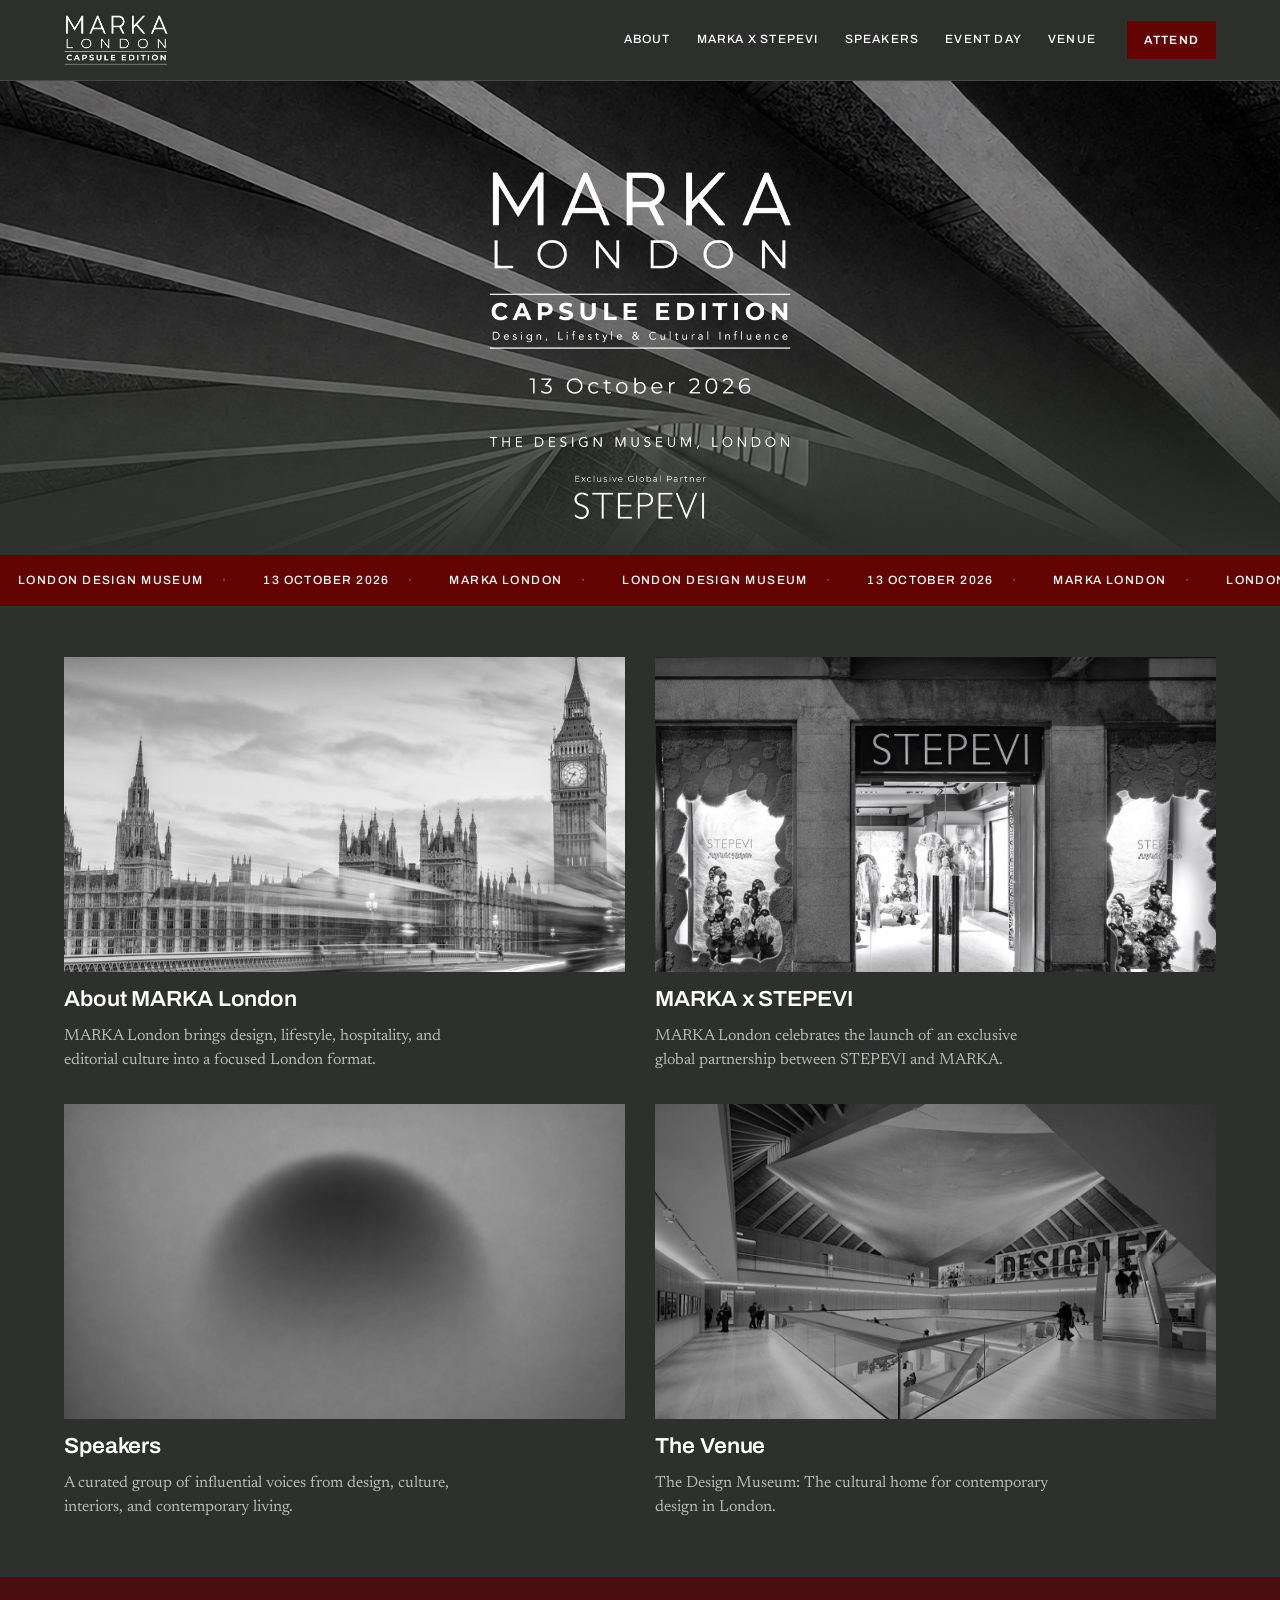
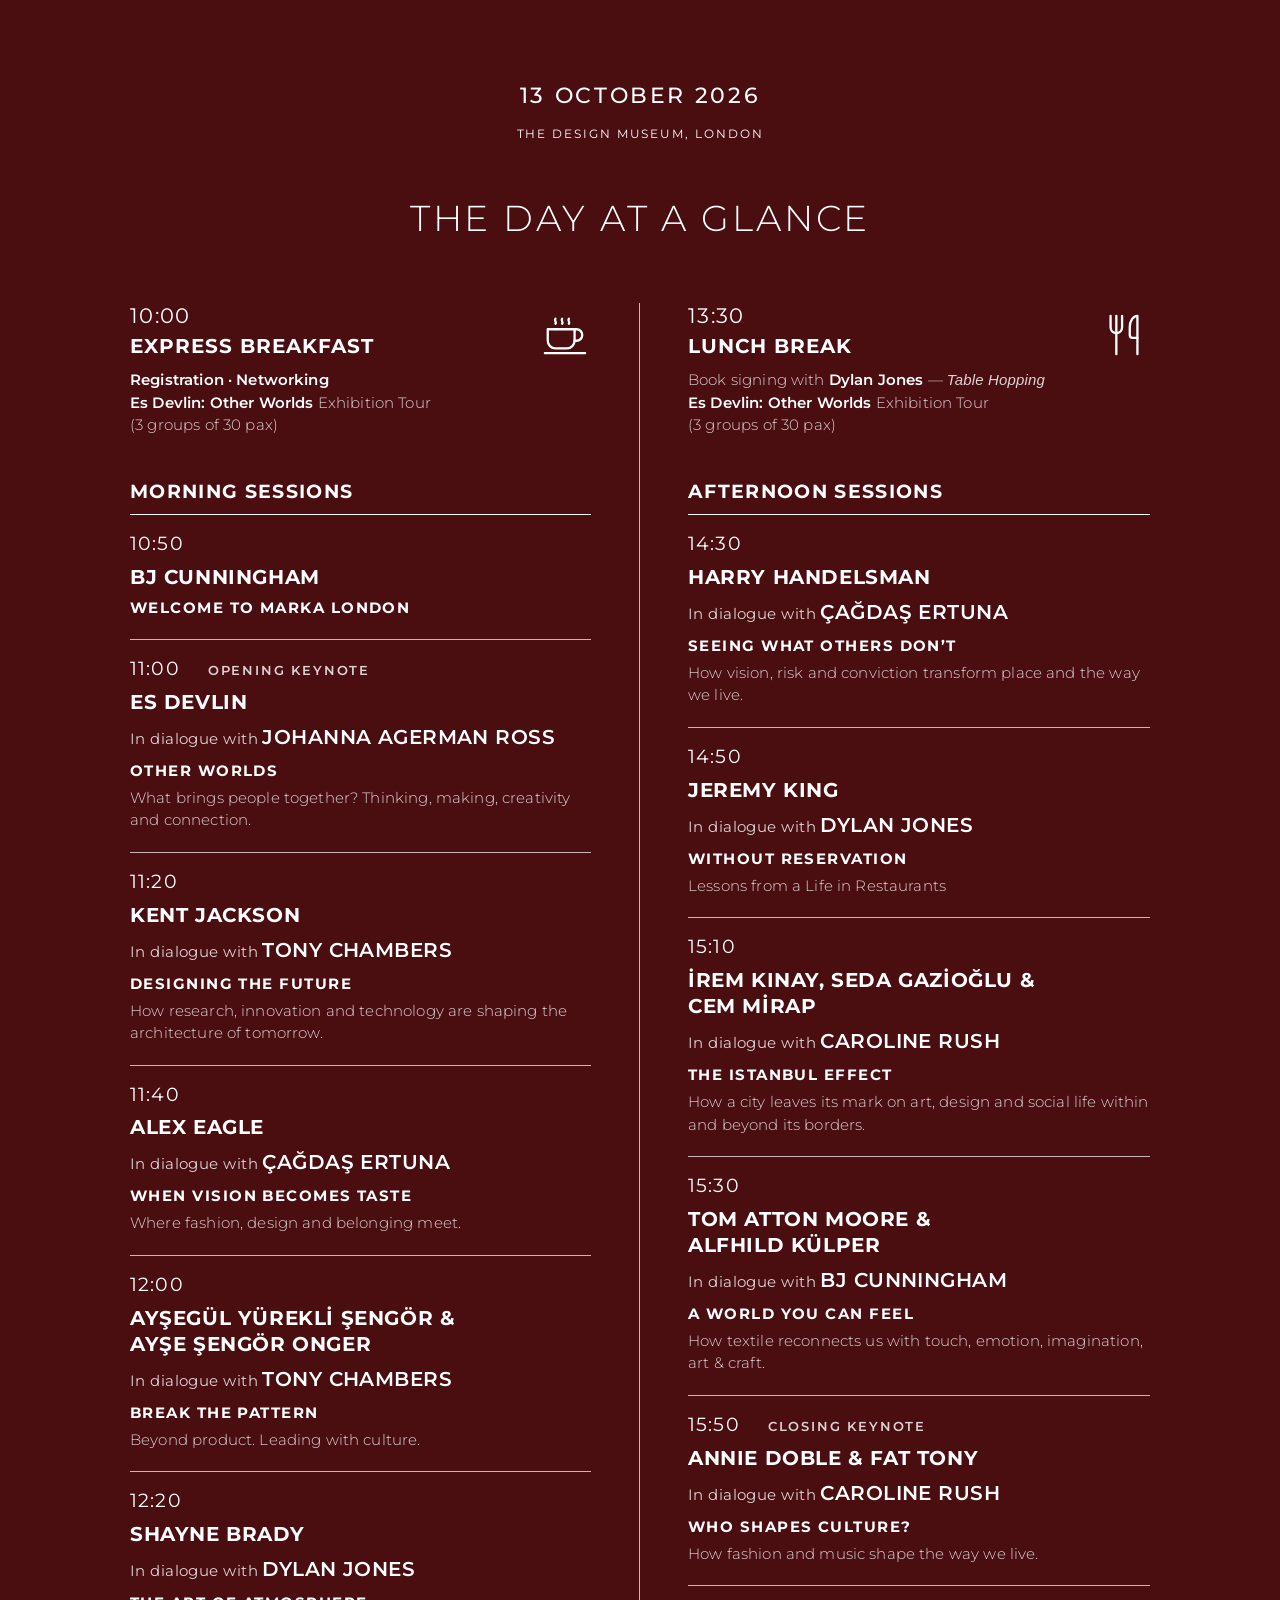
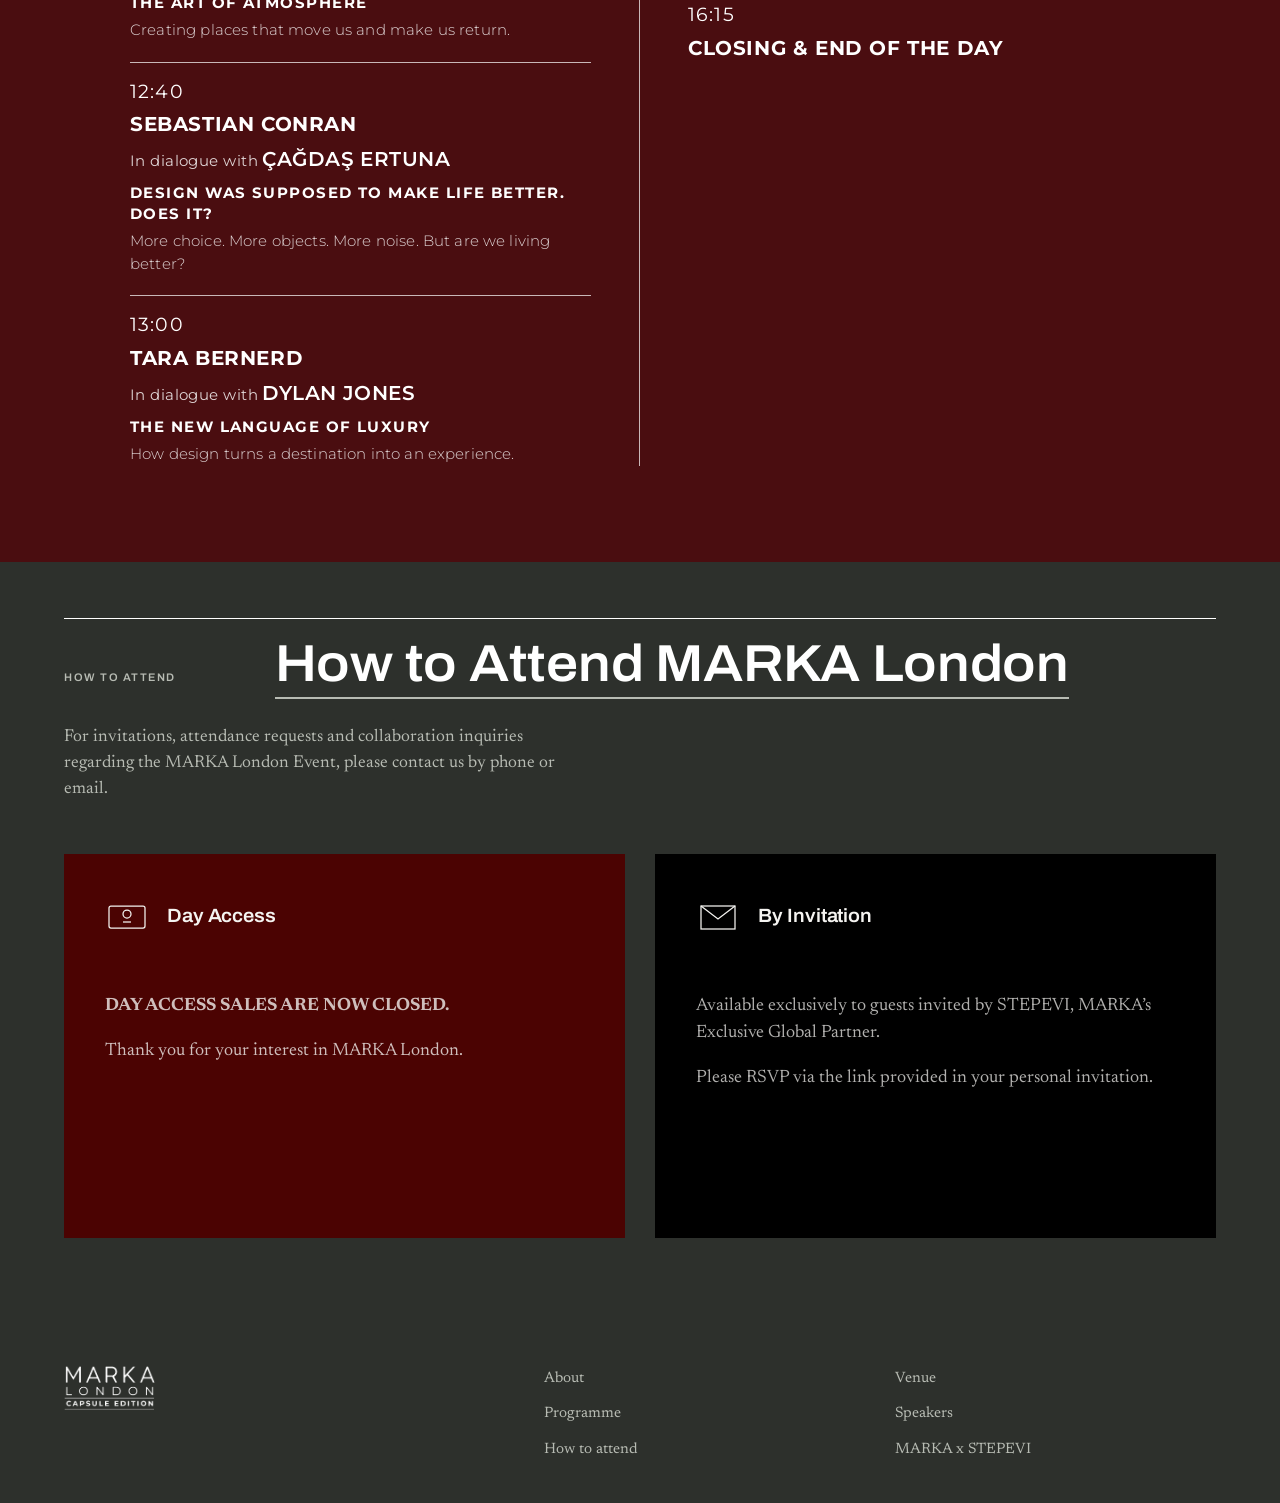
==== commit be64c73f: "Close Day Access sales in the How to Attend panel Co-Authored-By: Claude Fable 5.1 <noreply@anthropi" ====
--- a/index.html
+++ b/index.html
@@ -263,12 +263,8 @@
             <h3>Day Access</h3>
           </div>
           <div class="attend-body">
-            <p>Access to MARKA London: &pound;950 (VAT inclusive)</p>
-            <p>To purchase Day Access and receive registration details, please contact the email address below.</p>
-            <a class="attend-mail" href="mailto:register@markaconference.com">register@markaconference.com</a>
-            <a class="attend-btn" href="mailto:register@markaconference.com">Contact
-              <svg class="arrow" viewBox="0 0 26 14" aria-hidden="true"><path d="M0 7h23.5M18 1l6 6-6 6"/></svg>
-            </a>
+            <p><strong>DAY ACCESS SALES ARE NOW CLOSED.</strong></p>
+            <p>Thank you for your interest in MARKA London.</p>
           </div>
         </div>
 
--- a/styles.css
+++ b/styles.css
@@ -392,23 +392,23 @@
 .mk-col:last-child{padding-right:0}
 
 .mk-break{display:flex;justify-content:space-between;align-items:flex-start;gap:24px}
-.mk-time{font-size:17px;font-weight:400;letter-spacing:.06em;line-height:1.2}
-.mk-break .mk-time{display:block;font-size:19px}
-.mk-sech{margin:6px 0 0;font-size:18px;font-weight:700;letter-spacing:.05em;line-height:1.25}
+.mk-time{font-size:19px;font-weight:400;letter-spacing:.06em;line-height:1.2}
+.mk-break .mk-time{display:block;font-size:21px}
+.mk-sech{margin:6px 0 0;font-size:20px;font-weight:700;letter-spacing:.05em;line-height:1.25}
 .mk-ic{flex:none;width:52px;height:52px;display:flex;align-items:center;justify-content:center;margin-top:6px}
 .mk-ic svg{width:46px;height:46px;display:block}
 
-.mk-part{margin:40px 0 0;padding-bottom:8px;border-bottom:1.5px solid var(--mk-ink);font-size:17px;font-weight:700;letter-spacing:.07em}
+.mk-part{margin:40px 0 0;padding-bottom:8px;border-bottom:1.5px solid var(--mk-ink);font-size:19px;font-weight:700;letter-spacing:.07em}
 .mk-list{list-style:none;margin:0;padding:0}
 .mk-item{padding:18px 0 20px;border-bottom:1px solid var(--mk-rule)}
 .mk-item:last-child{border-bottom:0;padding-bottom:0}
 .mk-item__head{display:flex;align-items:baseline;gap:28px;flex-wrap:wrap}
-.mk-tag{font-size:12px;font-weight:600;letter-spacing:.14em;text-transform:uppercase;color:var(--mk-muted)}
-.mk-name{margin:8px 0 0;font-size:18px;font-weight:700;letter-spacing:.03em;line-height:1.3}
-.mk-with{margin-top:7px;font-size:13px;letter-spacing:.03em;color:var(--mk-muted)}
-.mk-with b{font-size:18px;font-weight:600;color:var(--mk-ink)}
-.mk-title{margin-top:8px;font-size:13px;font-weight:700;letter-spacing:.1em;line-height:1.45}
-.mk-desc{margin:5px 0 0;font-size:13.5px;font-weight:300;letter-spacing:.01em;line-height:1.5;color:var(--mk-muted)}
+.mk-tag{font-size:13px;font-weight:600;letter-spacing:.14em;text-transform:uppercase;color:var(--mk-muted)}
+.mk-name{margin:8px 0 0;font-size:20px;font-weight:700;letter-spacing:.03em;line-height:1.3}
+.mk-with{margin-top:7px;font-size:14.5px;letter-spacing:.03em;color:var(--mk-muted)}
+.mk-with b{font-size:20px;font-weight:600;color:var(--mk-ink)}
+.mk-title{margin-top:8px;font-size:14.5px;font-weight:700;letter-spacing:.1em;line-height:1.45}
+.mk-desc{margin:5px 0 0;font-size:15px;font-weight:300;letter-spacing:.01em;line-height:1.5;color:var(--mk-muted)}
 .mk-desc b{font-weight:600;color:var(--mk-ink)}
 .mk-break .mk-desc{margin-top:10px}
 
@@ -423,7 +423,8 @@
   .mk-cols{grid-template-columns:1fr;margin-top:40px}
   .mk-col{padding:0}
   .mk-col:first-child{border-right:0;border-bottom:1px solid var(--mk-rule);padding-bottom:36px;margin-bottom:36px}
-  .mk-name,.mk-with b,.mk-sech{font-size:16px}
+  .mk-name,.mk-with b,.mk-sech{font-size:18px}
+  .mk-time{font-size:17px}
   .mk-ic{width:44px;height:44px}
   .mk-ic svg{width:40px;height:40px}
 }
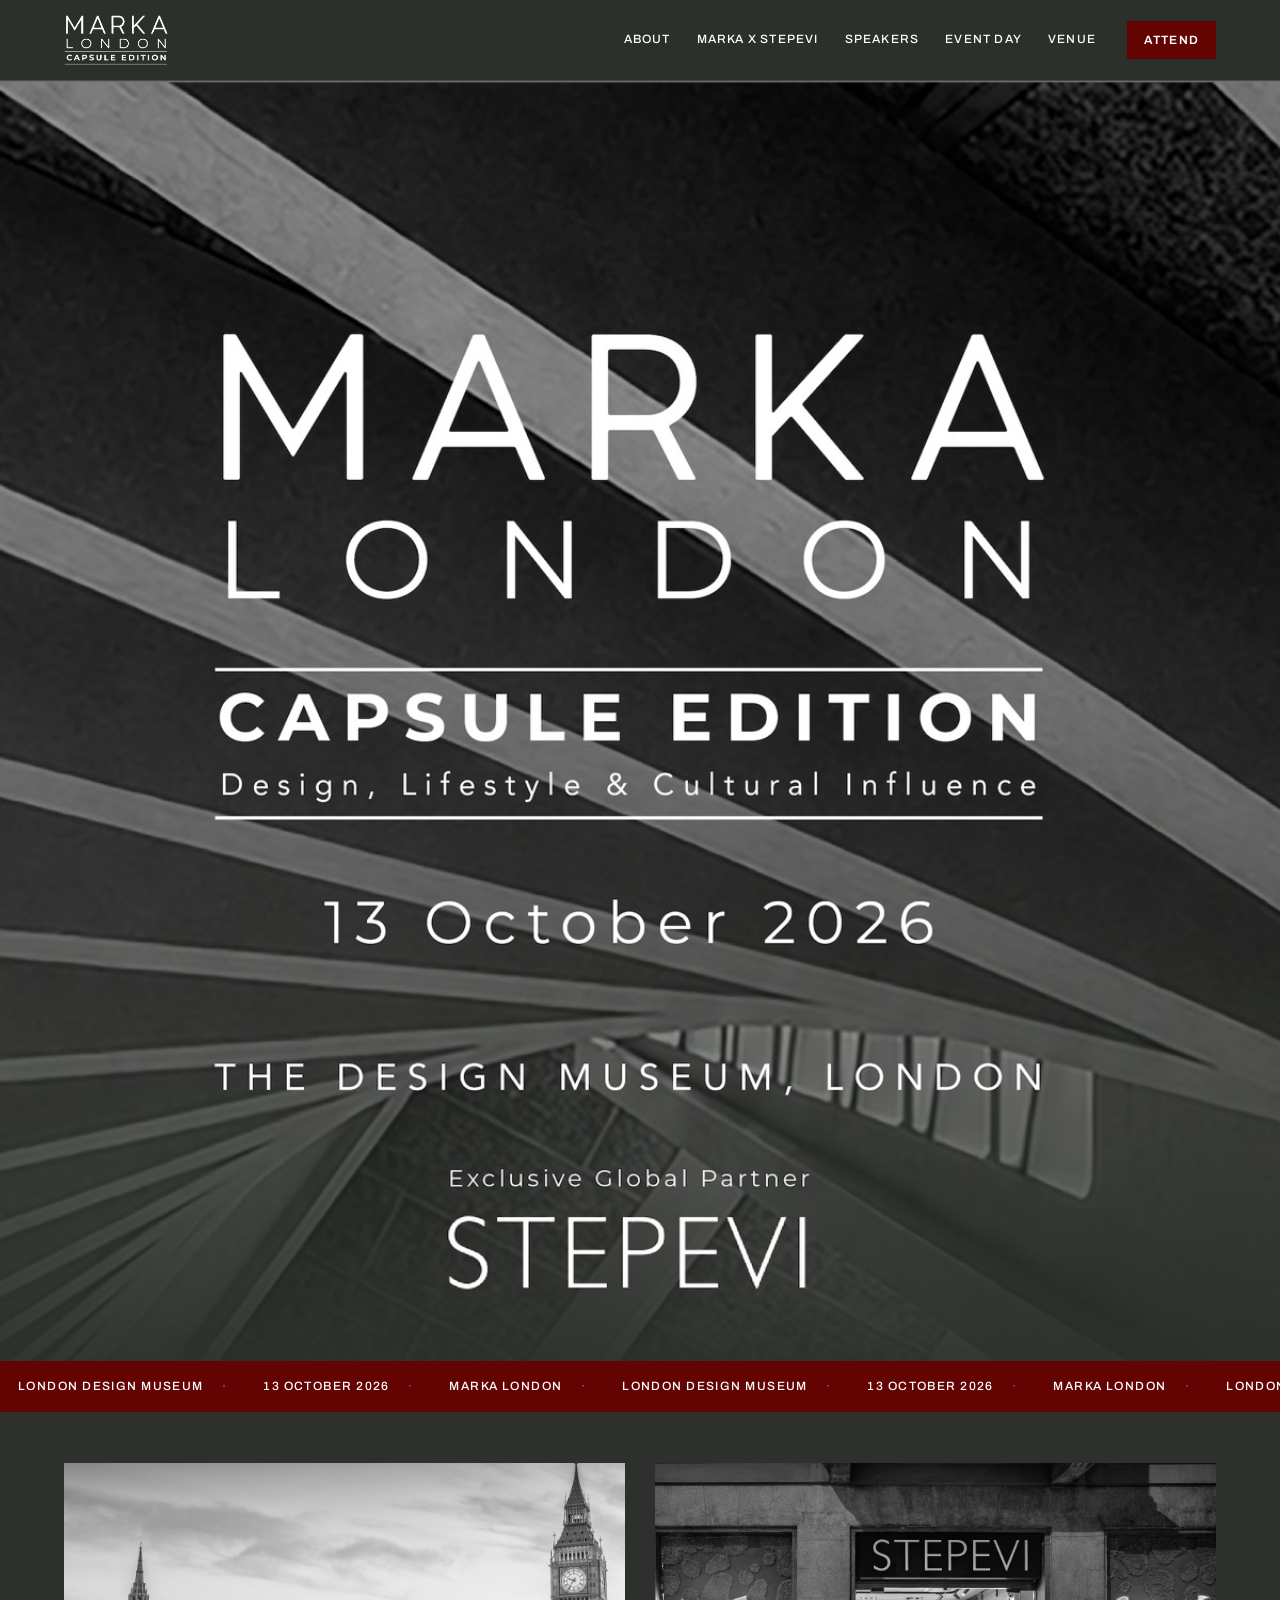
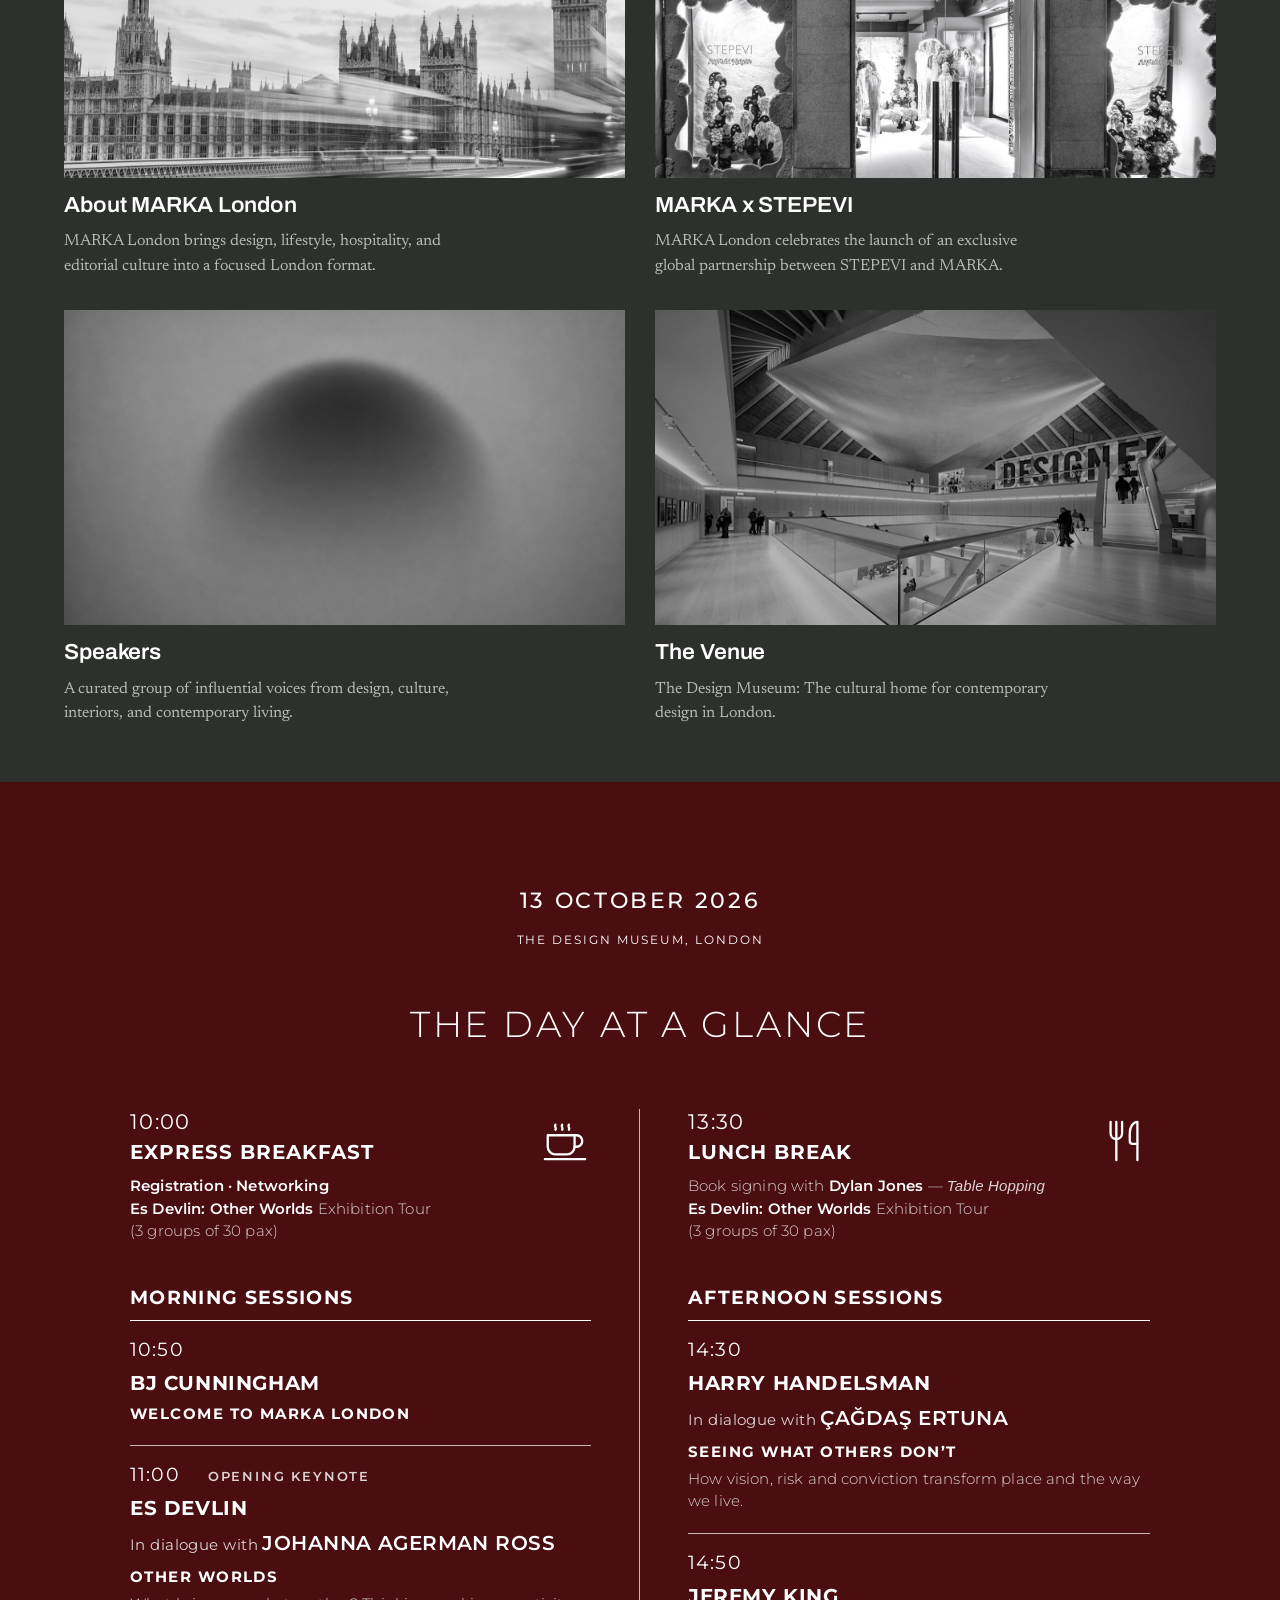
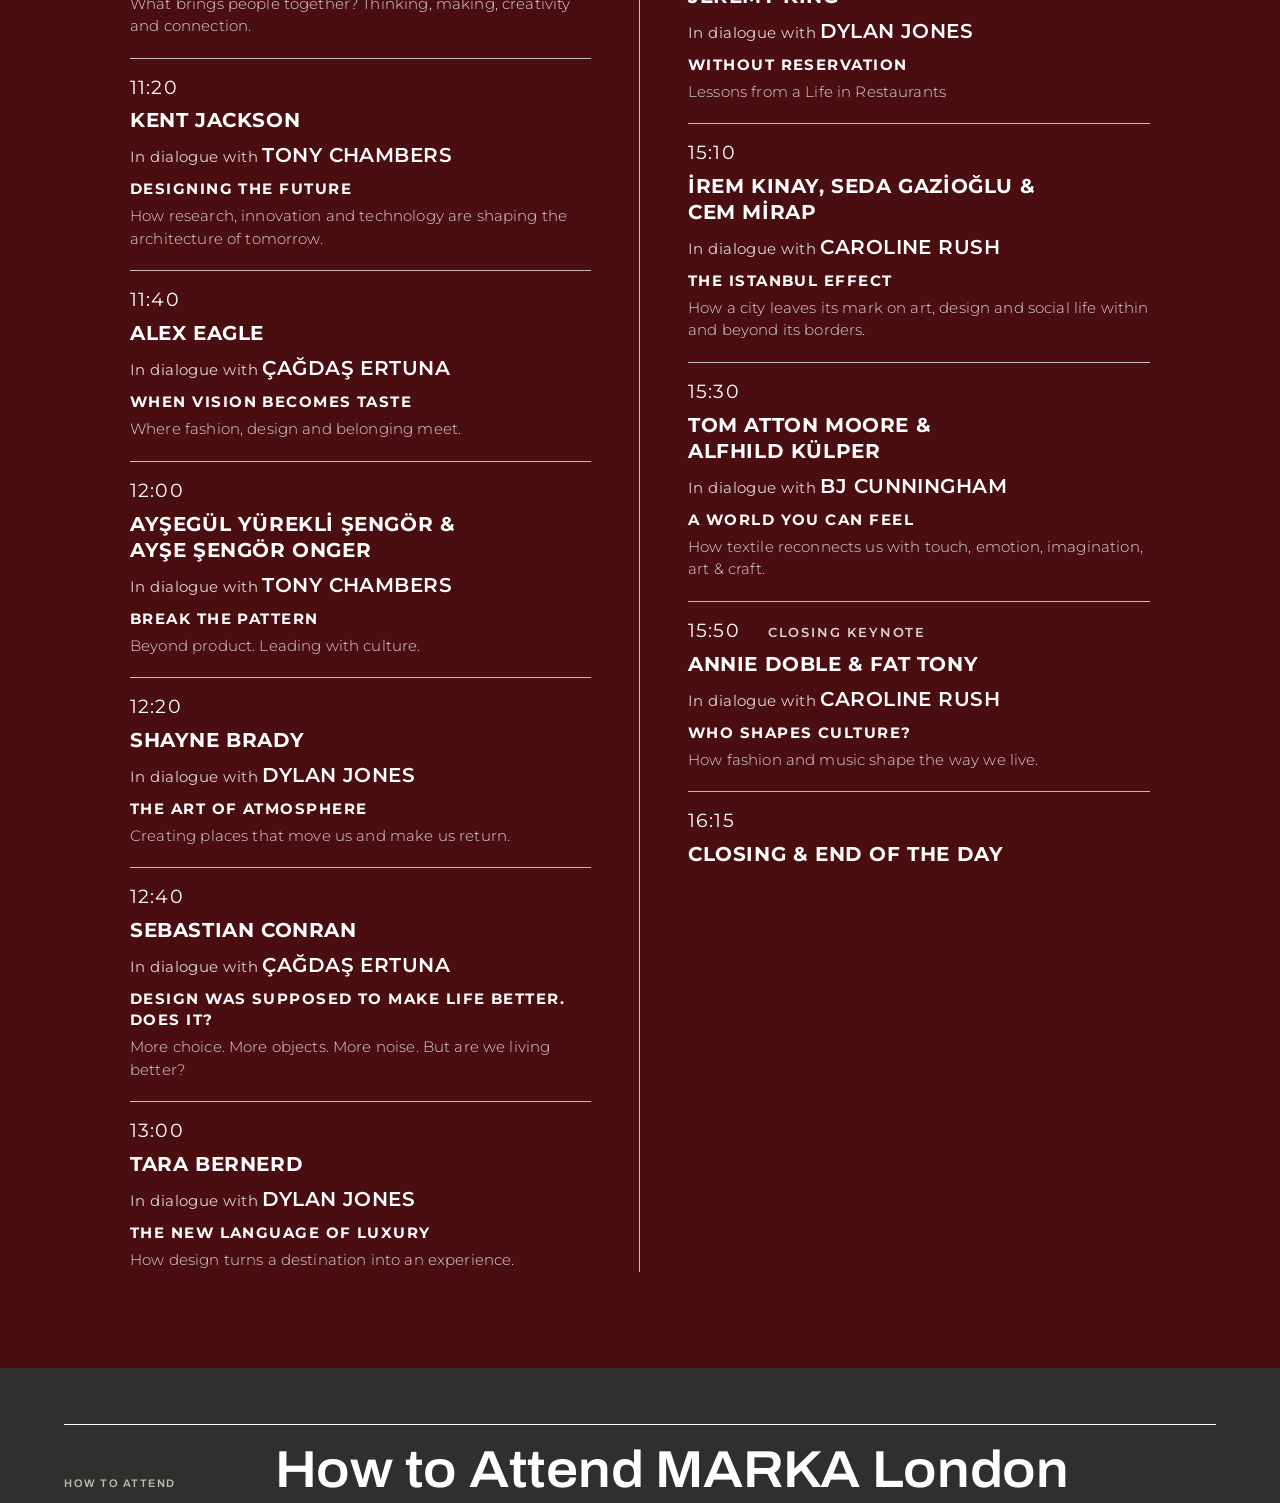
==== commit 4741ce87: "Add see-you-there line to the Day Access panel Co-Authored-By: Claude Fable 5.1 <noreply@anthropic.c" ====
--- a/index.html
+++ b/index.html
@@ -265,6 +265,7 @@
           <div class="attend-body">
             <p><strong>DAY ACCESS SALES ARE NOW CLOSED.</strong></p>
             <p>Thank you for your interest in MARKA London.</p>
+            <p>See you all on 13 October at the Design Museum. The day begins at 10:00.</p>
           </div>
         </div>
 
